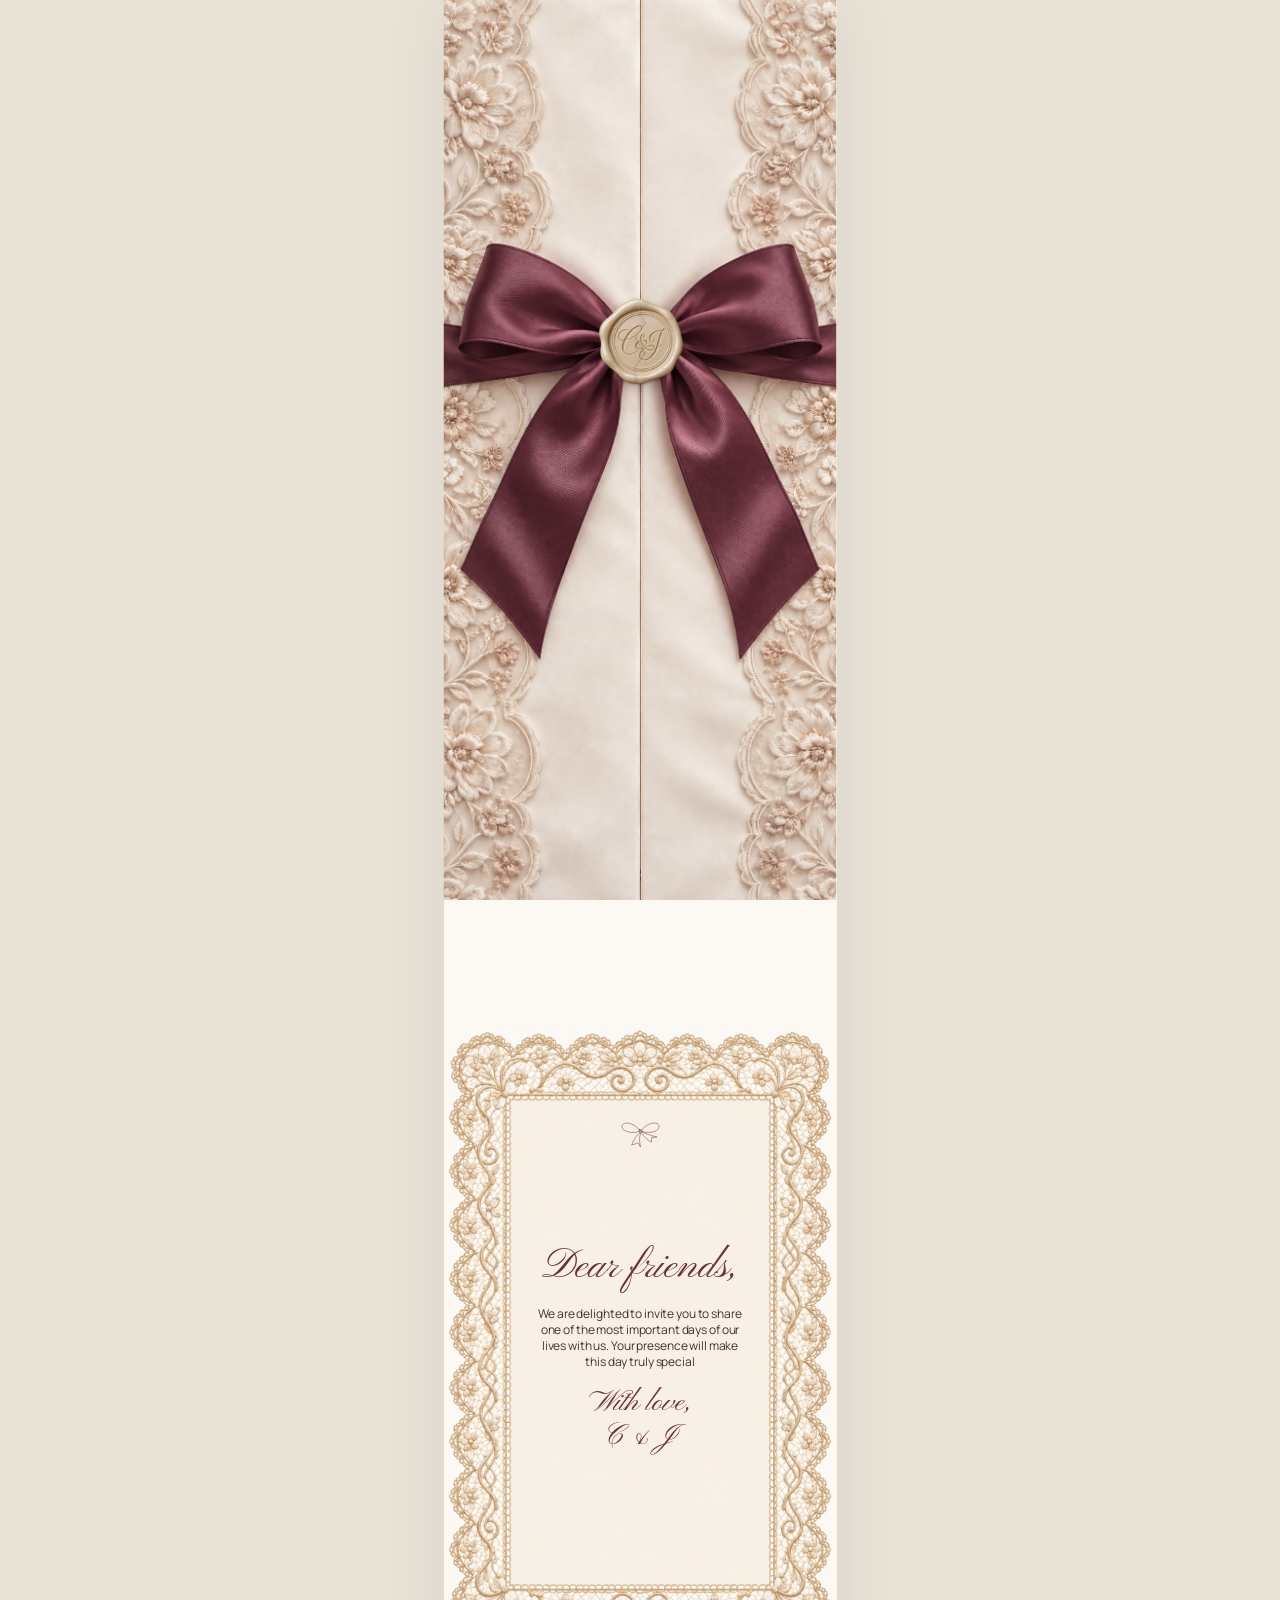
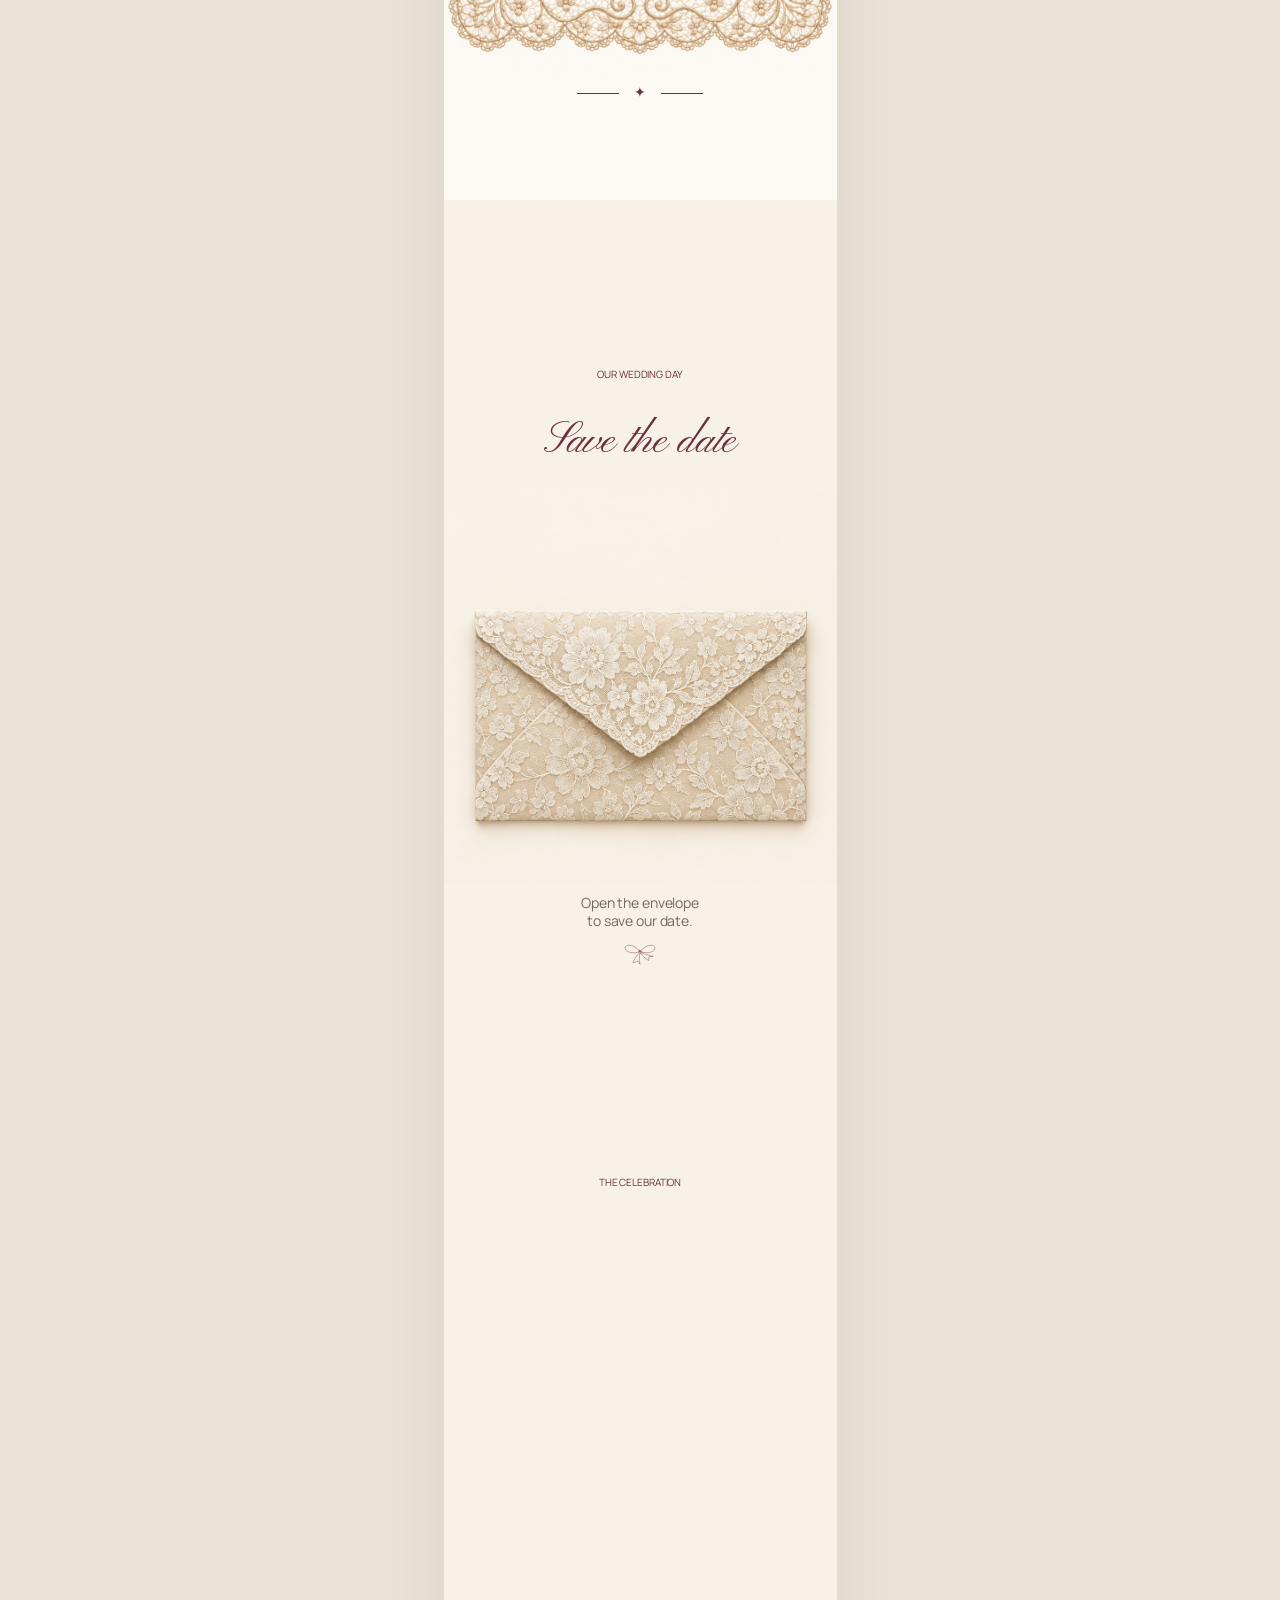
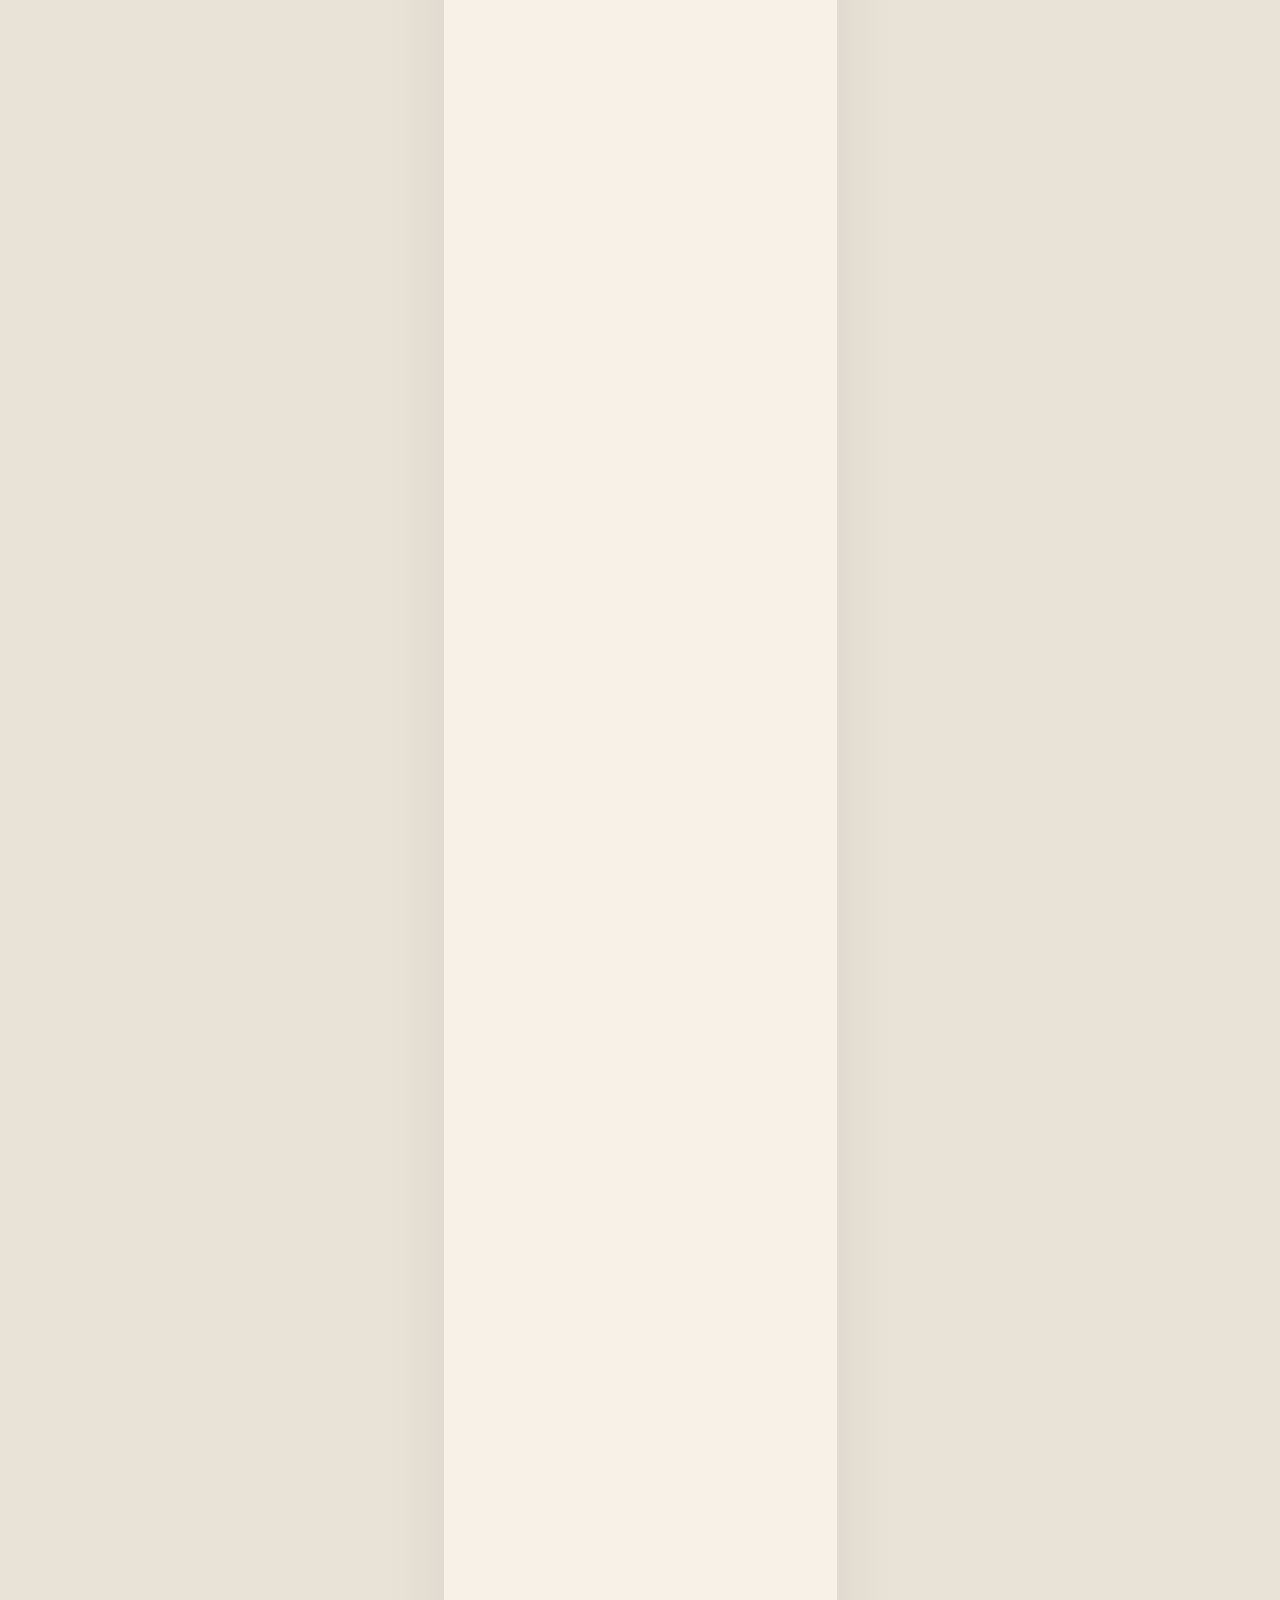
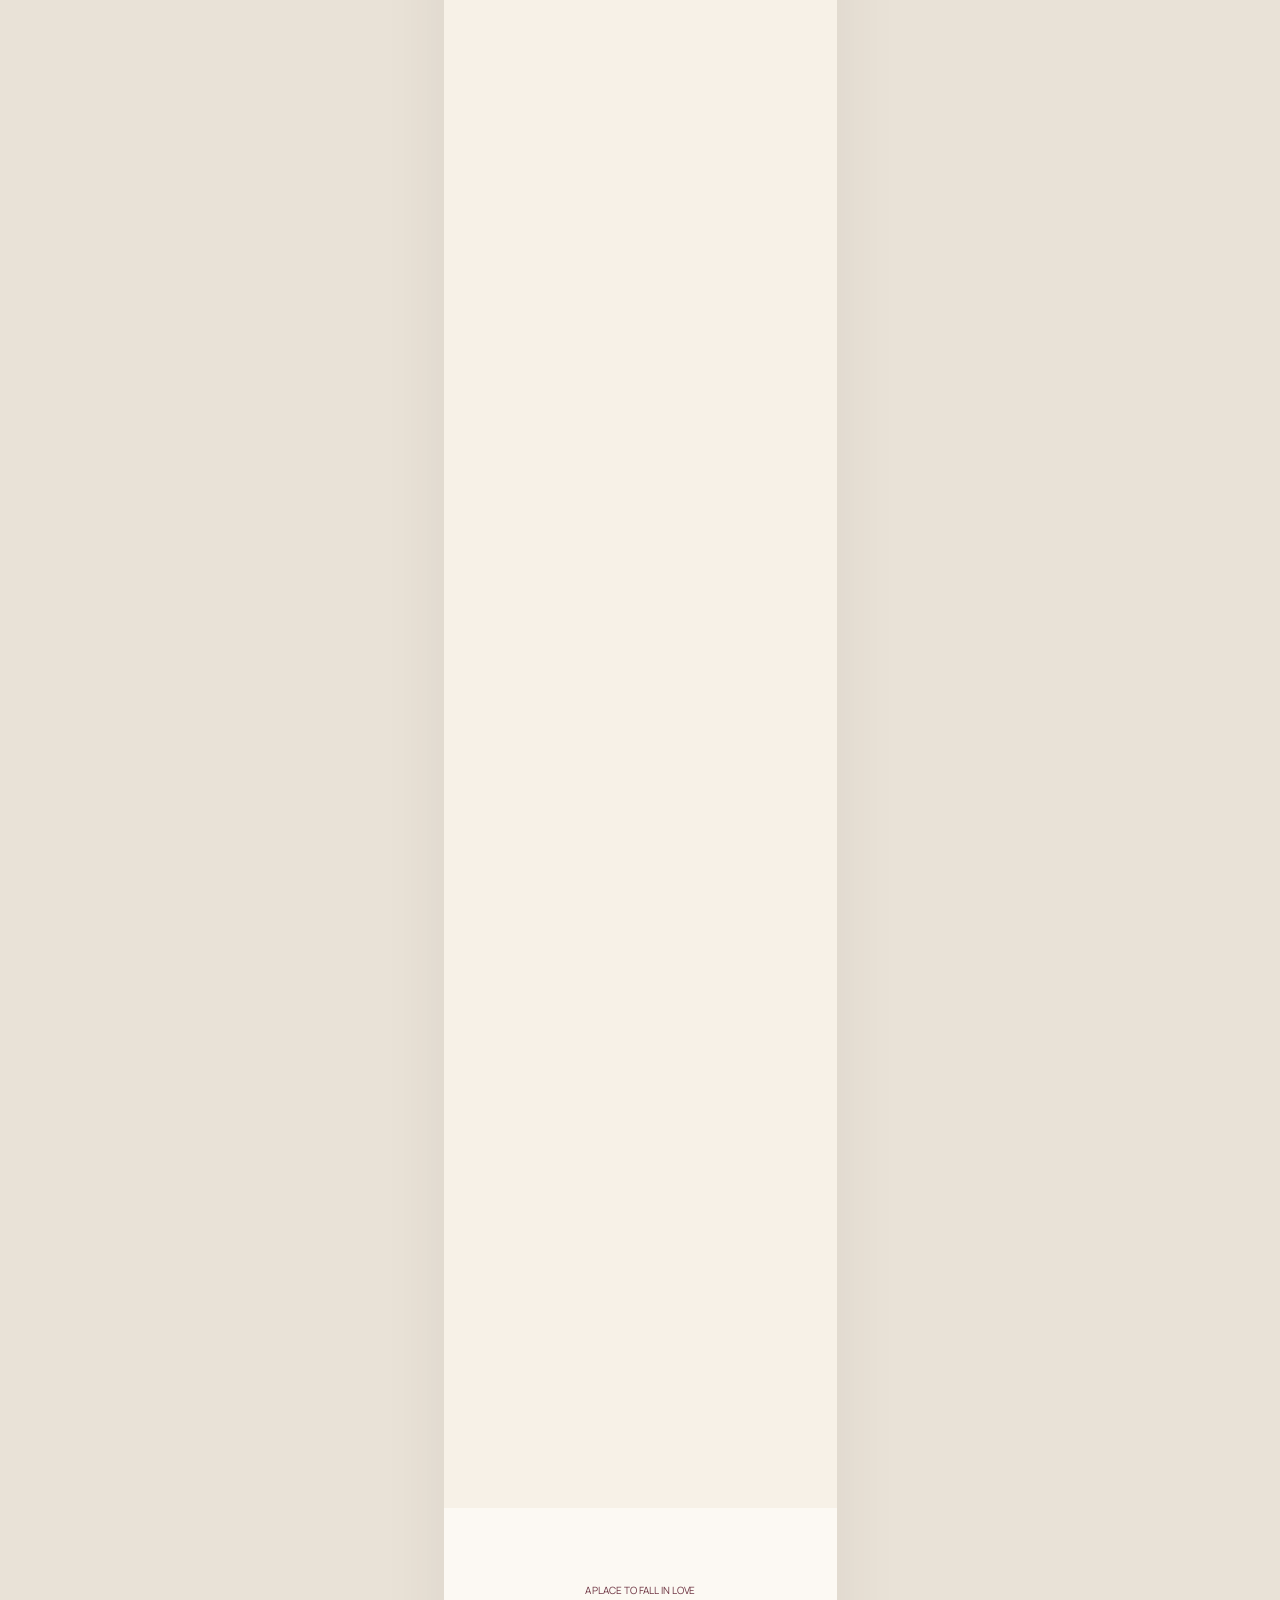
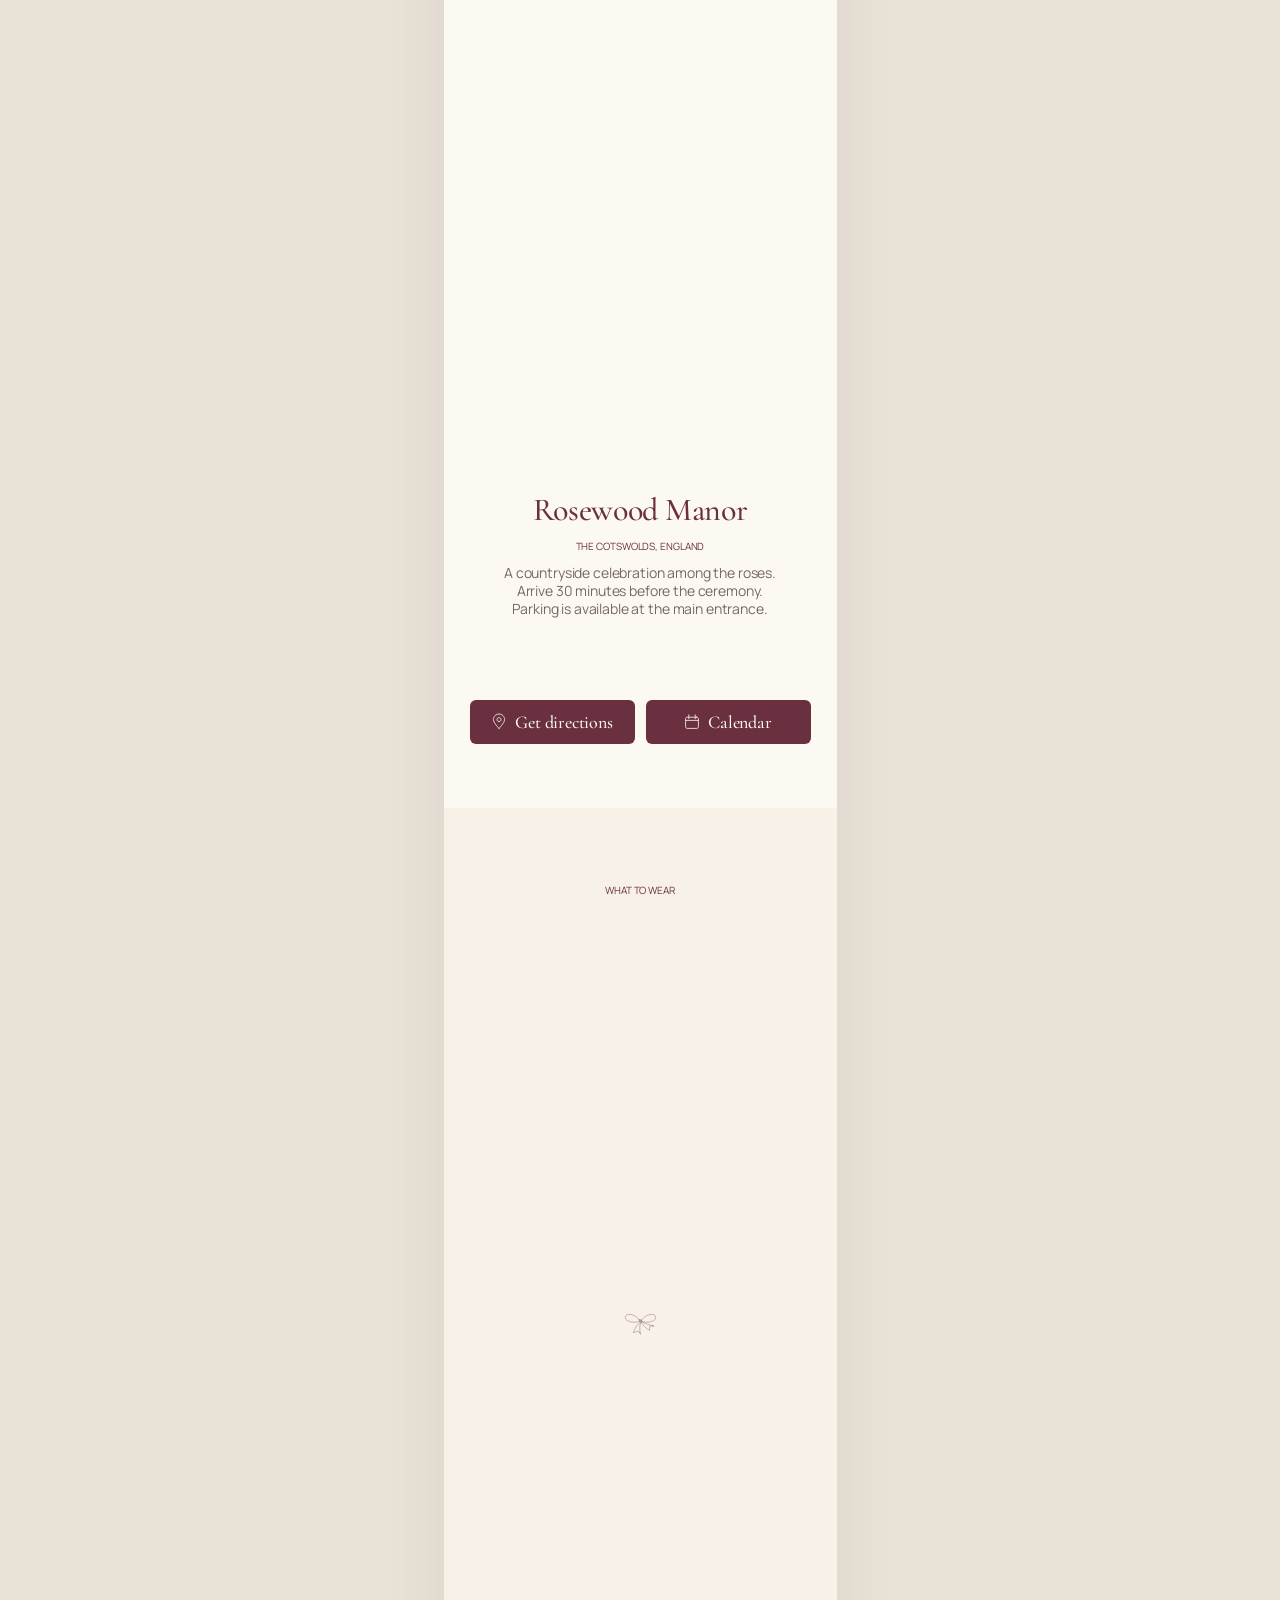
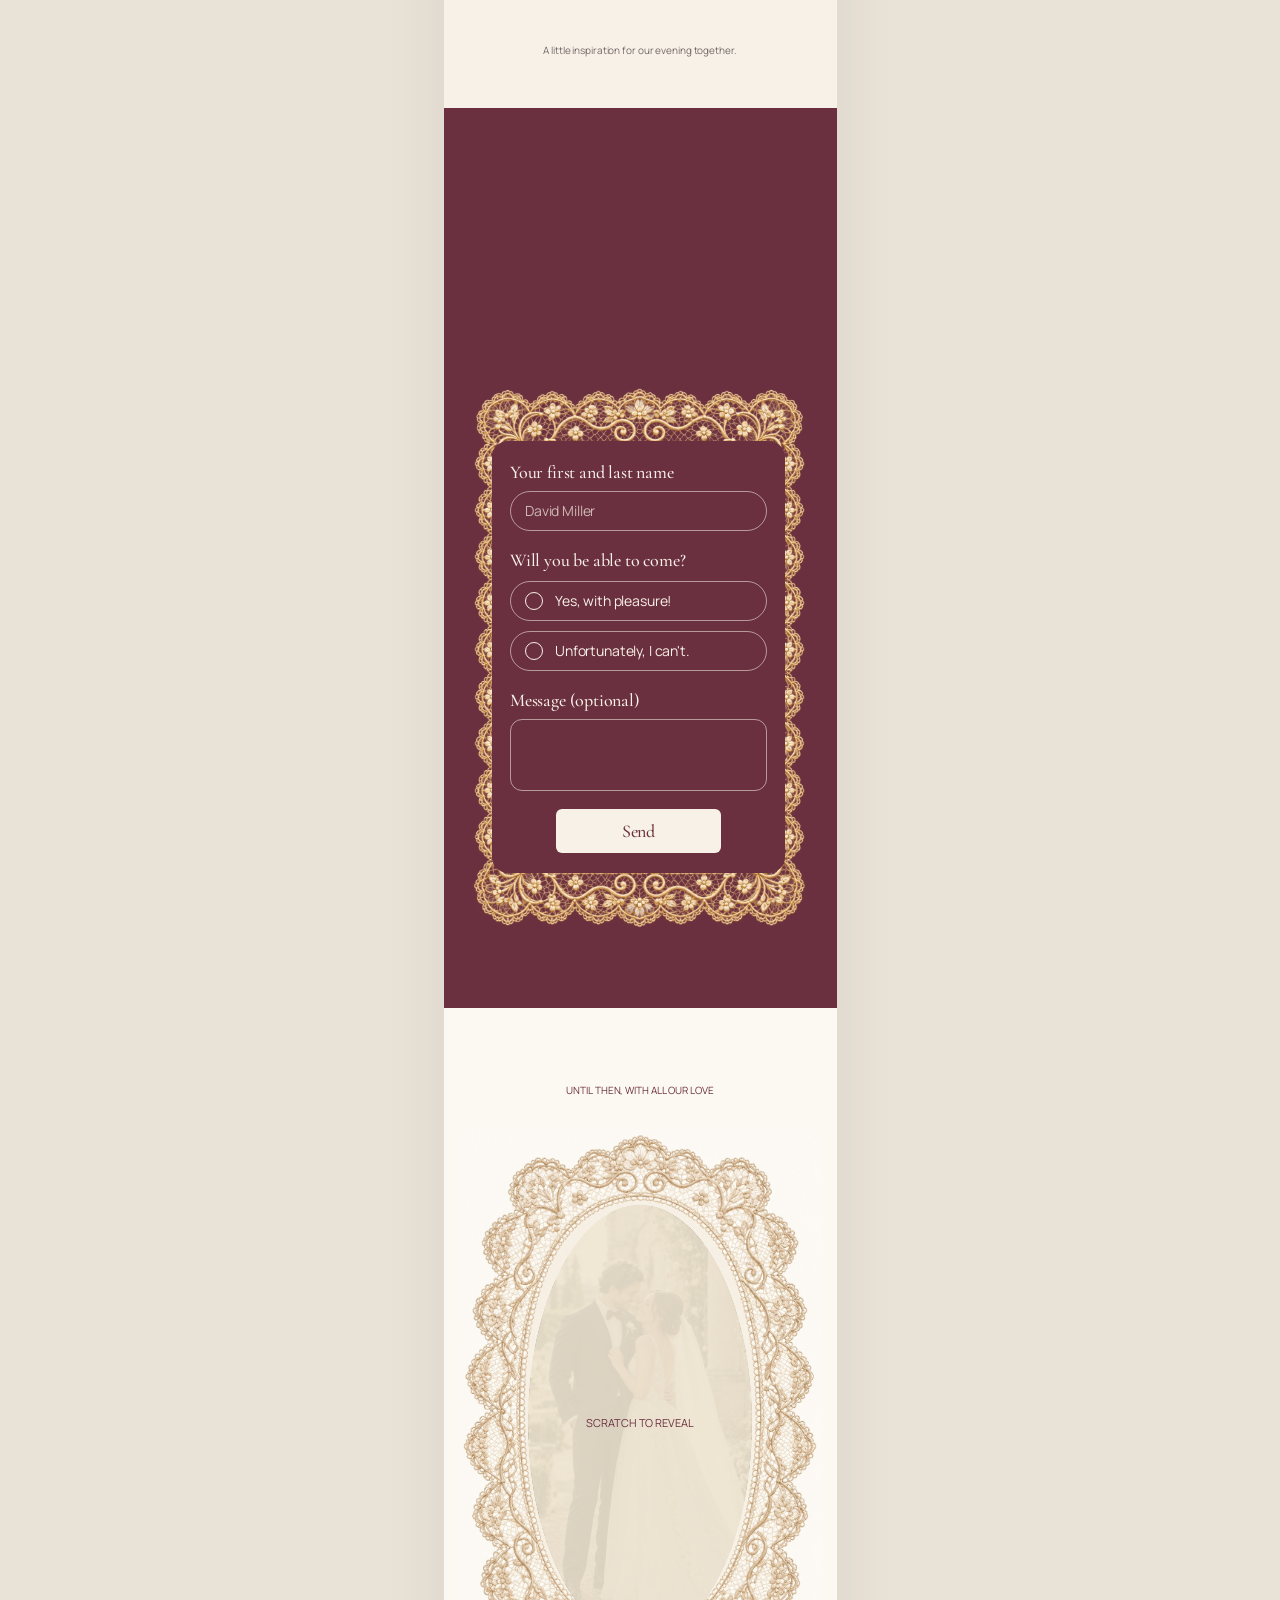
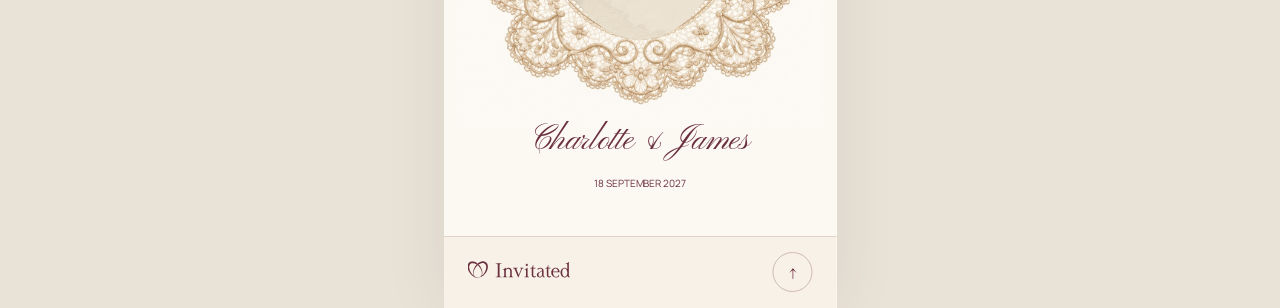
==== index.html @ 026a1e06 "Make the gate actually break open, and hold it until its art has loaded The seal now snaps: it shudd" ====
<!doctype html>
<html lang="en" class="is-locked">
<head>
  <meta charset="utf-8">
  <meta name="viewport" content="width=device-width, initial-scale=1, viewport-fit=cover">
  <meta name="theme-color" content="#f7f1e7">
  <title data-i18n="meta.title">Charlotte &amp; James — Wedding Invitation</title>
  <link rel="preconnect" href="https://fonts.googleapis.com">
  <link rel="preconnect" href="https://fonts.gstatic.com" crossorigin>
  <!-- Pinyon Script has no Cyrillic, so Russian falls back to Marck Script (see html[lang=ru]). -->
  <link rel="stylesheet" href="https://fonts.googleapis.com/css2?family=Cormorant+Garamond:ital,wght@0,500;1,500&family=Manrope:wght@400;500&family=Pinyon+Script&family=Marck+Script&display=swap">
  <link rel="preload" as="image" href="assets/img/gate-tied.jpg" fetchpriority="high">
  <link rel="stylesheet" href="css/style.css">
</head>
<body>

  <!-- Holds the first screen back until the lace, the seal and the garden are actually there. -->
  <div class="loader" id="loader">
    <img class="loader__logo" src="assets/icons/logo.svg" alt="Invitated" width="103" height="24">
    <div class="loader__track"><i></i></div>
  </div>

  <!-- 0. Gate: two lace leaves tied with a wine bow and sealed. A tap unties the ribbon, the seal
       falls away and the leaves part to either side, uncovering the hero. -->
  <div class="gate" id="gate" role="button" tabindex="0" data-i18n-attr="aria-label:gate.open">
    <div class="gate__leaf gate__leaf--left">
      <img class="gate__art gate__art--tied" src="assets/img/gate-tied.jpg" alt="" fetchpriority="high">
      <img class="gate__art gate__art--untied" src="assets/img/gate-untied.jpg" alt="">
    </div>
    <div class="gate__leaf gate__leaf--right">
      <img class="gate__art gate__art--tied" src="assets/img/gate-tied.jpg" alt="" fetchpriority="high">
      <img class="gate__art gate__art--untied" src="assets/img/gate-untied.jpg" alt="">
    </div>
    <div class="gate__seal">
      <img class="gate__half gate__half--left" src="assets/img/seal-left.png" alt="">
      <img class="gate__half gate__half--right" src="assets/img/seal-right.png" alt="">
    </div>
  </div>

  <!-- Sits above every screen, hides when the page is scrolled down and slides back on the way up. -->
  <header class="topbar" id="topbar">
    <img class="topbar__logo" src="assets/icons/logo.svg" alt="Invitated" width="103" height="24">
    <div class="topbar__tools">
      <div class="lang">
        <button class="lang__button" type="button" aria-expanded="false" aria-haspopup="listbox" data-i18n-attr="aria-label:lang.label">
          <img src="assets/icons/globe.svg" alt="" width="14" height="14">
          <span class="lang__code">EN</span>
          <img class="lang__chevron" src="assets/icons/chevron-down.svg" alt="" width="8" height="4">
        </button>
        <ul class="lang__menu" role="listbox" hidden>
          <li><button type="button" role="option" data-lang="en" aria-selected="true">English</button></li>
          <li><button type="button" role="option" data-lang="ru" aria-selected="false">Русский</button></li>
          <li><button type="button" role="option" data-lang="uz" aria-selected="false">Oʻzbekcha</button></li>
        </ul>
      </div>
      <button class="sound" type="button" aria-pressed="false" data-i18n-attr="aria-label:sound.label">
        <img class="sound__off" src="assets/icons/sound-off.svg" alt="" width="24" height="24">
        <img class="sound__on" src="assets/icons/sound-on.svg" alt="" width="24" height="24">
      </button>
    </div>
  </header>

  <audio class="music" src="assets/sounds/music.mp3" loop preload="none"></audio>

  <main class="app">

    <!-- 1. Invitation -->
    <section class="screen screen--hero" id="top">
      <div class="stage">
        <img class="hero__garden" src="assets/img/garden.jpg" alt="">

        <div class="at hero__names" style="--x:48px; --y:251px; --w:299px">
          <p class="t-eyebrow" data-i18n="hero.families">TOGETHER WITH OUR FAMILIES</p>
          <h1 class="names">
            <span class="t-name" data-i18n="couple.bride">Charlotte</span>
            <span class="t-amp" data-i18n="couple.amp">&amp;</span>
            <span class="t-name" data-i18n="couple.groom">James</span>
          </h1>
        </div>

        <div class="at hero__details" style="--x:63px; --y:495px; --w:269px">
          <p class="t-eyebrow" data-i18n="hero.marrying">ARE GETTING MARRIED</p>
          <p class="t-date" data-i18n="date.short">18 · 09 · 2027</p>
          <p class="t-eyebrow t-olive" data-i18n="venue.caps">ROSEWOOD MANOR, THE COTSWOLDS</p>
        </div>

        <div class="hero__fade"></div>
        <a class="scroll-down" href="#letter">
          <span class="t-button" data-i18n="hero.scroll">Scroll down</span>
          <span class="scroll-down__arrows" aria-hidden="true">
            <img src="assets/icons/arrow-down.svg" alt="" width="14" height="10">
            <img src="assets/icons/arrow-down.svg" alt="" width="14" height="10">
          </span>
        </a>
      </div>
    </section>

    <!-- 2. Our letter -->
    <section class="screen screen--ivory" id="letter">
      <div class="stage">
        <div class="letter rise">
          <img class="letter__lace" src="assets/img/letter-lace.jpg" alt="">
          <img class="letter__bow" src="assets/icons/bow.svg" alt="" width="55" height="30">
          <div class="letter__content">
            <h2 class="t-script-42" data-i18n="letter.greeting">Dear friends,</h2>
            <p class="t-small t-ink letter__text" data-i18n="letter.body">We are delighted to invite you to share one of the most important days of our lives with us. Your presence will make this day truly special</p>
            <p class="t-script-30" data-i18n="letter.sign">With love,<br>C &amp; J</p>
          </div>
        </div>
        <div class="divider" aria-hidden="true"><i></i><span>✦</span><i></i></div>
      </div>
    </section>

    <!-- 3. Save the date: tap the envelope to open it and show the card -->
    <section class="screen screen--paper screen--date" id="date">
      <div class="stage">
      <div class="board">
        <p class="at t-eyebrow" style="--x:40px; --y:47px; --w:313px" data-i18n="save.eyebrow">OUR WEDDING DAY</p>
        <h2 class="at t-script-44 rise" style="--x:32px; --y:98px; --w:329px" data-i18n="save.title">Save the date</h2>

        <button class="envelope" type="button" aria-expanded="false" data-i18n-attr="aria-label:save.openAria">
          <span class="envelope__art envelope__art--closed"></span>
          <span class="envelope__art envelope__art--open"></span>
          <span class="envelope__card">
            <span class="t-day">18</span>
            <span class="t-month" data-i18n="date.monthYear">September 2027</span>
            <span class="t-small" data-i18n="date.dayTime">Saturday · 4:00 PM</span>
          </span>
        </button>

        <p class="at t-body t-muted envelope__hint envelope__hint--closed" style="--x:32px; --y:574px; --w:329px" data-i18n="save.hintClosed">Open the envelope<br>to save our date.</p>
        <p class="at t-body t-muted envelope__hint envelope__hint--open" style="--x:32px; --y:574px; --w:329px" data-i18n="save.hintOpen">Join us from 3:30 PM<br>at Rosewood Manor.</p>
        <img class="at" src="assets/icons/bow-small.svg" alt="" style="--x:174.5px; --y:622px; --w:44px">
      </div>
      </div>
    </section>

    <!-- 4. The celebration. The screen sticks while the thread ties every bow, then lets go. -->
    <section class="screen screen--paper screen--pin" id="program">
      <div class="pin">
      <div class="stage">
        <p class="at t-eyebrow" style="--x:40px; --y:51px; --w:313px" data-i18n="program.eyebrow">THE CELEBRATION</p>
        <div class="at heading rise" style="--x:36px; --y:110px; --w:321px">
          <h2 class="t-title" data-i18n="program.title">A day to remember</h2>
          <p class="t-body t-muted" data-i18n="program.subtitle">A little order to all the magic.</p>
        </div>

        <!-- The thread grows with the scroll; each bow ties itself as the thread reaches it. -->
        <div class="timeline__ribbon"><i></i></div>
        <ol class="timeline">
          <li class="moment">
            <img class="moment__icon" src="assets/icons/ic-arrival.svg" alt="" width="64" height="64">
            <span class="moment__marker" aria-hidden="true"></span>
            <p class="moment__text"><span class="t-time" data-i18n="program.t1">3:30 PM</span><span class="t-event" data-i18n="program.e1">Guest arrival</span></p>
          </li>
          <li class="moment">
            <img class="moment__icon" src="assets/icons/ic-photo.svg" alt="" width="64" height="64">
            <span class="moment__marker" aria-hidden="true"></span>
            <p class="moment__text"><span class="t-time" data-i18n="program.t2">4:00 PM</span><span class="t-event" data-i18n="program.e2">Photoshoot</span></p>
          </li>
          <li class="moment">
            <img class="moment__icon" src="assets/icons/ic-celebration.svg" alt="" width="64" height="64">
            <span class="moment__marker" aria-hidden="true"></span>
            <p class="moment__text"><span class="t-time" data-i18n="program.t3">5:00 PM</span><span class="t-event" data-i18n="program.e3">The start of<br>the celebration</span></p>
          </li>
          <li class="moment">
            <img class="moment__icon" src="assets/icons/ic-wedding.svg" alt="" width="64" height="64">
            <span class="moment__marker" aria-hidden="true"></span>
            <p class="moment__text"><span class="t-time" data-i18n="program.t4">6:00 PM</span><span class="t-event" data-i18n="program.e4">Wedding</span></p>
          </li>
          <li class="moment">
            <img class="moment__icon" src="assets/icons/ic-stars.svg" alt="" width="64" height="64">
            <span class="moment__marker" aria-hidden="true"></span>
            <p class="moment__text"><span class="t-time" data-i18n="program.t5">8:00 PM</span><span class="t-event" data-i18n="program.e5">Under the stars</span></p>
          </li>
        </ol>
      </div>
      </div>
    </section>

    <!-- 5. The venue -->
    <section class="screen screen--ivory" id="venue">
      <div class="stage">
        <p class="at t-eyebrow" style="--x:30px; --y:51px; --w:333px" data-i18n="venue.eyebrow">A PLACE TO FALL IN LOVE</p>
        <h2 class="at t-title rise" style="--x:32px; --y:109px; --w:329px" data-i18n="venue.title">Meet us in the garden.</h2>

        <div class="venue rise">
          <img class="venue__frame" src="assets/img/venue-frame.jpg" alt="">
          <div class="venue__window">
            <img src="assets/img/garden.jpg" data-i18n-attr="alt:venue.name" alt="Rosewood Manor">
          </div>
        </div>

        <div class="at venue__details" style="--x:36px; --y:560px; --w:321px">
          <h3 class="t-title-32" data-i18n="venue.name">Rosewood Manor</h3>
          <p class="t-eyebrow" data-i18n="venue.region">THE COTSWOLDS, ENGLAND</p>
          <p class="t-body t-muted" data-i18n="venue.notes">A countryside celebration among the roses.<br>Arrive 30 minutes before the ceremony.<br>Parking is available at the main entrance.</p>
        </div>

        <!-- The day itself, so the Calendar button has something to save. -->
        <div class="at venue__date rise" style="--x:36px; --y:700px; --w:321px">
          <i></i>
          <span>
            <b class="t-date-22" data-i18n="date.short">18 · 09 · 2027</b>
            <em class="t-small" data-i18n="date.dayTime">Saturday · 4:00 PM</em>
          </span>
          <i></i>
        </div>

        <div class="at actions" style="--x:26px; --y:768px; --w:341px">
          <button class="btn" type="button" data-sheet="map">
            <img src="assets/icons/ic-pin.svg" alt="" width="16" height="18"><span data-i18n="venue.directions">Get directions</span>
          </button>
          <button class="btn" type="button" data-sheet="calendar">
            <img src="assets/icons/ic-calendar.svg" alt="" width="16" height="18"><span data-i18n="venue.calendar">Calendar</span>
          </button>
        </div>
      </div>
    </section>

    <!-- 6. Dress code -->
    <section class="screen screen--paper" id="dress">
      <div class="stage">
        <p class="at t-eyebrow" style="--x:40px; --y:51px; --w:313px" data-i18n="dress.eyebrow">WHAT TO WEAR</p>
        <div class="at heading heading--wide rise" style="--x:40px; --y:116px; --w:313px">
          <h2 class="t-title" data-i18n="dress.title">Dress code</h2>
          <p class="t-body t-muted" data-i18n="dress.subtitle">An evening of timeless elegance.</p>
        </div>
        <div class="at attire rise" style="--x:50px; --y:248px; --w:293px">
          <p class="t-small t-wine" data-i18n="dress.formal">FORMAL · BLACK TIE</p>
          <p class="t-body t-muted" data-i18n="dress.notes">Tuxedo or dark suit for gentlemen.<br>Long or cocktail dress for ladies.<br>We kindly ask you to avoid white.</p>
        </div>
        <ul class="at palette" style="--x:46.5px; --y:388px; --w:300px">
          <li class="rise"><img src="assets/img/sw-champagne.png" alt="" width="44" height="44"><span data-i18n="dress.champagne">CHAMPAGNE</span></li>
          <li class="rise"><img src="assets/img/sw-taupe.png" alt="" width="44" height="44"><span data-i18n="dress.taupe">TAUPE</span></li>
          <li class="rise"><img src="assets/img/sw-rose.png" alt="" width="44" height="44"><span data-i18n="dress.rose">DUSTY ROSE</span></li>
          <li class="rise"><img src="assets/img/sw-wine.png" alt="" width="44" height="44"><span data-i18n="dress.wine">WINE</span></li>
        </ul>
        <img class="at" src="assets/icons/bow-dress.svg" alt="" style="--x:174px; --y:479px; --w:45px">
        <img class="at guests rise" src="assets/img/guests.jpg" data-i18n-attr="alt:dress.guestsAlt" alt="Guests in evening wear" style="--x:24px; --y:522px; --w:345px">
        <p class="at t-eyebrow t-muted" style="--x:40px; --y:811px; --w:313px" data-i18n="dress.caption">A little inspiration for our evening together.</p>
      </div>
    </section>

    <!-- 7. RSVP. Sends nowhere yet: on submit the section turns into the thank-you state. -->
    <section class="screen screen--wine" id="rsvp">
      <div class="stage rsvp">
        <div class="rsvp__heading rise">
          <h2 class="t-script-44" data-i18n="rsvp.title">Confirm your attendance</h2>
          <p class="t-body" data-i18n="rsvp.subtitle">Please let us know<br>if you can come.</p>
        </div>

        <div class="reply-card">
          <img class="reply-card__lace" src="assets/img/rsvp-lace.jpg" alt="">
          <form class="reply" novalidate>
            <label class="field">
              <span class="t-label" data-i18n="rsvp.name">Your first and last name</span>
              <input class="pill" type="text" name="name" autocomplete="name" required
                     data-i18n-attr="placeholder:rsvp.namePlaceholder" placeholder="David Miller">
            </label>
            <fieldset class="field">
              <legend class="t-label" data-i18n="rsvp.question">Will you be able to come?</legend>
              <label class="pill choice">
                <input type="radio" name="attendance" value="yes" required>
                <span class="choice__dot"></span><span data-i18n="rsvp.yes">Yes, with pleasure!</span>
              </label>
              <label class="pill choice">
                <input type="radio" name="attendance" value="no">
                <span class="choice__dot"></span><span data-i18n="rsvp.no">Unfortunately, I can't.</span>
              </label>
            </fieldset>
            <label class="field">
              <span class="t-label" data-i18n="rsvp.message">Message (optional)</span>
              <textarea class="pill pill--area" name="message" rows="3"></textarea>
            </label>
            <button class="btn btn--light" type="submit" data-i18n="rsvp.send">Send</button>
          </form>
        </div>
      </div>

      <div class="stage thanks" hidden>
        <img class="at" src="assets/icons/bow-large.svg" alt="" style="--x:145px; --y:152px; --w:103px">
        <div class="at thanks__text" style="--x:32px; --y:295px; --w:329px">
          <p class="t-eyebrow" data-i18n="thanks.eyebrow">WITH LOVE &amp; GRATITUDE</p>
          <h2 class="t-title-40" data-i18n="thanks.title">Thank you<br>for your reply.</h2>
          <p class="t-body t-muted" data-i18n="thanks.body">You are part of our story.<br>We are so grateful to have you in it.</p>
          <p class="t-script-30" data-i18n="couple.full">Charlotte &amp; James</p>
        </div>
        <a class="at btn" href="#top" style="--x:114px; --y:701px; --w:165px" data-i18n="thanks.back">Back to invitation</a>
        <p class="at t-eyebrow t-muted" style="--x:32px; --y:785px; --w:329px" data-i18n="thanks.note">Prototype preview · no response is sent</p>
      </div>
    </section>

    <!-- 8. With love: scratch the lace oval to reveal the photo -->
    <section class="screen screen--ivory" id="closing">
      <div class="stage">
        <p class="at t-eyebrow" style="--x:30px; --y:51px; --w:333px" data-i18n="closing.eyebrow">UNTIL THEN, WITH ALL OUR LOVE</p>
        <img class="at oval-frame" src="assets/img/oval-frame.jpg" alt="" style="--x:14px; --y:98px; --w:365px">
        <div class="scratch">
          <img class="scratch__photo" src="assets/img/couple.png" data-i18n-attr="alt:couple.full" alt="Charlotte and James">
          <canvas class="scratch__cover" aria-hidden="true"></canvas>
          <p class="scratch__hint" data-i18n="closing.scratch">SCRATCH TO REVEAL</p>
        </div>
        <p class="at t-script-34" style="--x:32px; --y:690px; --w:329px" data-i18n="couple.full">Charlotte &amp; James</p>
        <p class="at t-eyebrow" style="--x:32px; --y:744px; --w:329px" data-i18n="date.caps">18 SEPTEMBER 2027</p>

      </div>
      <footer class="footer">
        <img class="footer__logo" src="assets/icons/logo.svg" alt="Invitated" width="103" height="24">
        <a class="to-top" href="#top" data-i18n-attr="aria-label:closing.top" aria-hidden="false">↑</a>
      </footer>
    </section>

  </main>

  <!-- Sheets opened from the venue buttons -->
  <div class="sheet" id="sheet-calendar" role="dialog" aria-modal="true" data-i18n-attr="aria-label:venue.calendar" hidden>
    <div class="sheet__backdrop" data-close></div>
    <div class="sheet__panel">
      <div class="stage">
        <button class="sheet__close" type="button" data-close data-i18n-attr="aria-label:sheet.close"><img src="assets/icons/close.svg" alt="" width="16" height="16"></button>
        <p class="at t-month" style="--x:46px; --y:64px; --w:301px" data-i18n="date.monthYear">September 2027</p>
        <div class="calendar">
          <span class="calendar__dow" data-i18n="cal.mon">M</span><span class="calendar__dow" data-i18n="cal.tue">T</span><span class="calendar__dow" data-i18n="cal.wed">W</span><span class="calendar__dow" data-i18n="cal.thu">T</span><span class="calendar__dow" data-i18n="cal.fri">F</span><span class="calendar__dow" data-i18n="cal.sat">S</span><span class="calendar__dow" data-i18n="cal.sun">S</span>
          <span></span><span></span><span>1</span><span>2</span><span>3</span><span>4</span><span>5</span>
          <span>6</span><span>7</span><span>8</span><span>9</span><span>10</span><span>11</span><span>12</span>
          <span>13</span><span>14</span><span>15</span><span>16</span><span>17</span>
          <button class="calendar__day" type="button" data-i18n-attr="aria-label:cal.add">18</button>
          <span>19</span>
          <span>20</span><span>21</span><span>22</span><span>23</span><span>24</span><span>25</span><span>26</span>
          <span>27</span><span>28</span><span>29</span><span>30</span>
        </div>
        <p class="at t-body t-muted" style="--x:40px; --y:407px; --w:313px" data-i18n="cal.full">Saturday, 18 September · 4:00 PM</p>
        <img class="at" src="assets/icons/bow-dress.svg" alt="" style="--x:174px; --y:449px; --w:45px">
      </div>
    </div>
  </div>

  <div class="sheet" id="sheet-map" role="dialog" aria-modal="true" data-i18n-attr="aria-label:map.title" hidden>
    <div class="sheet__backdrop" data-close></div>
    <div class="sheet__panel">
      <div class="stage">
        <button class="sheet__close" type="button" data-close data-i18n-attr="aria-label:sheet.close"><img src="assets/icons/close.svg" alt="" width="16" height="16"></button>
        <h2 class="at t-title-32" style="--x:46px; --y:54px; --w:301px" data-i18n="map.title">Find us</h2>
        <a class="map" href="https://www.google.com/maps/search/?api=1&amp;query=Rosewood+Manor+Cotswolds" target="_blank" rel="noopener" data-i18n-attr="aria-label:map.open">
          <img class="map__art" src="assets/icons/map.svg" alt="">
          <span class="map__label" data-i18n="venue.nameCaps">ROSEWOOD MANOR</span>
        </a>
        <img class="map__pin" src="assets/icons/map-pin.svg" alt="">
        <p class="at t-label t-wine" style="--x:36px; --y:405px; --w:321px" data-i18n="map.venue">Rosewood Manor · The Cotswolds</p>
        <p class="at t-small t-muted" style="--x:36px; --y:437px; --w:321px" data-i18n="map.parking">Parking is available at the main entrance.</p>
      </div>
    </div>
  </div>

  <script src="js/i18n.js"></script>
  <script src="js/main.js"></script>
</body>
</html>
---- css/style.css ----
/* ---------- Tokens (from Figma) ---------- */
:root {
  --wine: #6b303f;
  --ivory: #fcf9f3;
  --paper: #f7f1e7;
  --blush: #f5ede0;
  --ink: #432f32;
  --muted: #766768;
  --olive: #818571;
  --line: #cfbab0;
  --page: #e9e2d7;

  --font-serif: "Cormorant Garamond", Georgia, "Times New Roman", serif;
  --font-script: "Pinyon Script", "Snell Roundhand", cursive;
  --script-fix: 1;
  --font-sans: "Manrope", system-ui, -apple-system, sans-serif;

  /* Every screen in the mock is a 393px-wide phone column and everything below is placed in those
     pixels. On a narrower phone main.js sets --k below 1 and each stage is zoomed down to fit. */
  --k: 1;
}

html[lang="ru"] {
  --font-script: "Marck Script", "Snell Roundhand", cursive;
  --script-fix: 0.88; /* Marck Script runs larger than Pinyon at the same size */
}

/* ---------- Base ---------- */
*, *::before, *::after { box-sizing: border-box; }
[hidden] { display: none !important; }

html { scroll-behavior: auto; } /* main.js glides instead */
html.is-locked { overflow: hidden; }

body {
  margin: 0;
  background: var(--page);
  color: var(--wine);
  font-family: var(--font-sans);
  -webkit-font-smoothing: antialiased;
  -webkit-tap-highlight-color: transparent;
}

h1, h2, h3, p, ol, ul, fieldset, legend { margin: 0; padding: 0; font-weight: 400; }
ol, ul { list-style: none; }
fieldset { border: 0; min-width: 0; }
img { display: block; max-width: none; }
a { color: inherit; text-decoration: none; }
button { font: inherit; color: inherit; background: none; border: 0; padding: 0; cursor: pointer; }

.app {
  position: relative;
  max-width: 393px;
  margin: 0 auto;
  overflow-x: clip;
  box-shadow: 0 0 60px rgba(67, 47, 50, 0.08);
}

/* Every screen fills the window and holds the mock's board in its middle, so no screen ends
   early with a strip of the next one showing under it. */
.screen {
  position: relative;
  min-height: 100svh;
  display: grid;
  place-items: center;
  overflow: hidden;
  isolation: isolate;
}
.screen--pin { display: block; } /* the pinned screen sets its own height */
.screen--ivory { background: var(--ivory); }
.screen--paper { background: var(--paper); }
.screen--wine  { background: var(--wine); }

/* The fixed 393px column a screen is laid out in. */
.stage {
  position: relative;
  width: 393px;
  height: 852px;
  margin: 0 auto;
  zoom: var(--k);
}
/* The mock draws this screen 660px tall, shorter than the rest; the screen around it is full
   height like every other, so the board simply sits in the middle. */
.screen--date .stage { height: 660px; }
.screen--date .board {
  position: relative;
  width: 393px;
  height: 660px;
}

/* Absolutely placed block: --x / --y / --w come straight from the mock. */
.at {
  position: absolute;
  left: var(--x);
  top: var(--y);
  width: var(--w);
}
p.at, h2.at, h3.at { text-align: center; }

/* On a phone the page fills the screen edge to edge instead of the 393px column of the mock,
   and the hero takes the whole screen height. */
@media (max-width: 600px) {
  .app { max-width: none; box-shadow: none; }
  .gate { width: 100%; }
}

/* Blocks lift into place the first time they are scrolled to. Nothing is hidden unless main.js
   has said it will bring it back. `translate` so it composes with any transform. */
.is-animated .rise { opacity: 0; translate: 0 16px; }
.is-animated .rise.is-in {
  opacity: 1;
  translate: none;
  transition: opacity 0.8s ease var(--in, 0s), translate 0.8s cubic-bezier(0.22, 0.61, 0.36, 1) var(--in, 0s);
}

/* ---------- Type ---------- */
.t-eyebrow { font: 400 10px/14px var(--font-sans); letter-spacing: -0.01em; }
.t-small   { font: 400 12px/16px var(--font-sans); letter-spacing: -0.01em; }
.t-body    { font: 400 14px/18px var(--font-sans); letter-spacing: -0.01em; }
.t-strong  { font-weight: 500; }

.t-label    { font: 500 18px/22px var(--font-serif); letter-spacing: -0.01em; }
.t-button   { font: 500 18px/22px var(--font-serif); letter-spacing: -0.01em; }
.t-month    { font: 500 22px/26px var(--font-serif); letter-spacing: -0.01em; }
.t-title-32 { font: 500 32px/36px var(--font-serif); letter-spacing: -0.01em; }
.t-title    { font: 500 38px/42px var(--font-serif); letter-spacing: -0.01em; }
.t-title-40 { font: 500 40px/44px var(--font-serif); letter-spacing: -0.01em; }
.t-date     { font: 500 38px/42px var(--font-serif); letter-spacing: -0.01em; }
.t-day      { font: 500 42px/46px var(--font-serif); letter-spacing: -0.01em; }
.t-name     { font: 500 54px/58px var(--font-serif); letter-spacing: -0.01em; }

.t-script-30 { font: 400 calc(30px * var(--script-fix)) / 34px var(--font-script); letter-spacing: -0.01em; }
.t-script-34 { font: 400 calc(34px * var(--script-fix)) / 38px var(--font-script); letter-spacing: -0.01em; }
.t-script-42 { font: 400 calc(42px * var(--script-fix)) / 46px var(--font-script); letter-spacing: -0.01em; }
.t-script-44 { font: 400 calc(44px * var(--script-fix)) / 48px var(--font-script); letter-spacing: -0.01em; }
.t-amp       { font: 400 calc(40px * var(--script-fix)) / 44px var(--font-script); letter-spacing: -0.01em; }

.t-wine  { color: var(--wine); }
.t-ink   { color: var(--ink); }
.t-muted { color: var(--muted); }
.t-olive { color: var(--olive); }

/* ---------- Shared pieces ---------- */
.btn {
  display: flex;
  align-items: center;
  justify-content: center;
  gap: 8px;
  width: 165px;
  height: 44px;
  border-radius: 6px;
  background: var(--wine);
  color: var(--ivory);
  font: 500 18px/22px var(--font-serif);
  letter-spacing: -0.01em;
  white-space: nowrap;
  transition: filter 0.2s ease, transform 0.2s ease;
}
.btn:active { transform: scale(0.97); }
@media (hover: hover) { .btn:hover { filter: brightness(1.12); } }
.btn--light { background: var(--paper); color: var(--wine); }

.heading { display: flex; flex-direction: column; gap: 8px; text-align: center; }
.heading--wide { gap: 18px; }

/* ---------- Preloader ---------- */
.loader {
  position: fixed;
  inset: 0;
  z-index: 70;
  display: grid;
  align-content: center;
  justify-items: center;
  gap: 20px;
  background: var(--paper);
  transition: opacity 0.7s ease;
}
.loader__logo { width: 103px; height: 24px; opacity: 0.9; }
.loader__track {
  width: 132px;
  height: 1px;
  overflow: hidden;
  background: rgba(107, 48, 63, 0.16);
}
.loader__track i {
  display: block;
  width: calc(var(--load, 0) * 100%);
  height: 100%;
  background: var(--wine);
  transition: width 0.4s cubic-bezier(0.22, 0.61, 0.36, 1);
}
.loader.is-done { opacity: 0; pointer-events: none; }

/* ---------- 0. Gate ---------- */
/* Fills the phone screen (the 393px column on a desktop). --u is one mock pixel at the "cover"
   scale of the 393×852 art, so the seal stays on the knot at any screen shape. */
.gate {
  position: fixed;
  top: 0;
  bottom: 0;
  left: 50%;
  width: min(100%, 393px);
  translate: -50% 0;
  container-type: size;
  z-index: 50;
  overflow: hidden;
  cursor: pointer;
  outline: none;
}
.gate__leaf {
  position: absolute;
  top: 0;
  width: 50%;
  height: 100%;
  overflow: hidden;
  transition: transform 1.5s cubic-bezier(0.65, 0, 0.3, 1);
}
.gate__leaf--left  { left: 0; }
.gate__leaf--right { right: 0; }
.gate__art {
  position: absolute;
  top: 0;
  width: 200%;
  height: 100%;
  object-fit: cover;
}
.gate__leaf--left .gate__art  { left: 0; }
.gate__leaf--right .gate__art { right: 0; }
/* The loose ribbon is uncovered by a circle growing out of the knot, so the change spreads from
   where the bow is tied instead of the whole picture dissolving at once. */
.gate__art--untied {
  clip-path: circle(0% at 50% 37%);
  transform: translateY(-1.3%) scale(1.03);
  transition: clip-path 0.85s cubic-bezier(0.3, 0.75, 0.35, 1), transform 0.9s cubic-bezier(0.3, 0.8, 0.4, 1);
}

.gate__seal {
  --u: max(100cqw / 393, 100cqh / 852);
  position: absolute;
  left: 50%;
  top: calc(50% - 149 * var(--u)); /* 285 − 8 − 426: seal top vs. the art's centre */
  width: calc(92 * var(--u));
  height: calc(92 * var(--u));
  translate: -50% 0;
}
.gate__half {
  position: absolute;
  inset: 0;
  width: 100%;
  height: auto;
  filter: drop-shadow(0 2px 3px rgba(67, 47, 50, 0.18));
  transition: transform 0.18s cubic-bezier(0.2, 0.9, 0.3, 1), opacity 0.4s ease;
}
/* Invite a tap: the seal breathes until the gate is opened. */
.gate:not(.is-cracking) .gate__seal { animation: seal-breathe 2.8s ease-in-out infinite; }
@keyframes seal-breathe {
  50% { transform: scale(1.05); }
}

/* The wax gives: a shudder, a snap along the crack, then both halves drop away. */
.gate.is-cracking .gate__seal { animation: seal-shudder 0.26s ease-in-out; }
@keyframes seal-shudder {
  30% { transform: rotate(-2deg) scale(1.03); }
  70% { transform: rotate(2.5deg) scale(1.05); }
}
.gate.is-broken .gate__half--left  { transform: translate(-4%, 1%) rotate(-3.5deg); }
.gate.is-broken .gate__half--right { transform: translate(4%, 1.5%) rotate(4deg); }
.gate.is-falling .gate__half {
  opacity: 0;
  /* They stay solid most of the way down, so the fall is seen rather than dissolved. */
  transition: transform 0.95s cubic-bezier(0.45, 0.05, 0.75, 0.5), opacity 0.4s ease 0.5s;
}
.gate.is-falling .gate__half--left  { transform: translate(-34%, 108%) rotate(-44deg) scale(0.94); }
.gate.is-falling .gate__half--right { transform: translate(38%, 122%) rotate(52deg) scale(0.92); }

/* The right half gives a moment after the left, the way a knot actually pulls loose. */
.gate.is-open .gate__leaf--right .gate__art--untied { transition-delay: 0.14s; }
.gate.is-open .gate__art--untied {
  clip-path: circle(145% at 50% 37%);
  transform: none;
}
.gate.is-parting .gate__leaf--left  { transform: translateX(-101%); }
.gate.is-parting .gate__leaf--right { transform: translateX(101%); }

/* ---------- 1. Invitation ---------- */
.screen--hero { background: var(--blush); }
.screen--hero .stage { height: calc(100svh / var(--k)); } /* the art bleeds to the window edges */

.hero__garden {
  position: absolute;
  left: -19.5px;
  top: 72px;
  bottom: 0;
  width: 433px;
  height: calc(100% - 72px);
  object-fit: cover;
  object-position: 50% 100%;
  transform-origin: 50% 60%;
}
.is-animated .hero__garden { opacity: 0; transform: scale(1.04); }
.is-animated.is-revealed .hero__garden {
  opacity: 1;
  transform: none;
  transition: opacity 1.6s ease 0.3s, transform 2.4s cubic-bezier(0.22, 0.61, 0.36, 1) 0.3s;
}

/* ---------- Top bar ---------- */
.topbar {
  position: fixed;
  top: 0;
  left: 50%;
  z-index: 30;
  width: min(100%, 393px);
  height: 68px;
  padding: 0 32px;
  display: flex;
  align-items: center;
  justify-content: space-between;
  translate: -50% 0;
  opacity: 0;
  pointer-events: none;
  transition: translate 0.5s cubic-bezier(0.22, 0.61, 0.36, 1), opacity 0.6s ease;
}
/* Nothing above the gate until it has been opened. */
.is-revealed .topbar { opacity: 1; pointer-events: auto; }
.topbar.is-hidden { translate: -50% -100%; }
.topbar::before {
  content: "";
  position: absolute;
  inset: 0;
  z-index: -1;
  background: rgba(252, 249, 243, 0.86);
  backdrop-filter: blur(8px);
  border-bottom: 0.6px solid rgba(207, 186, 176, 0.5);
  opacity: 0;
  transition: opacity 0.4s ease;
}
.topbar.is-solid::before { opacity: 1; }
.topbar__logo { width: 103px; height: 24px; }
.topbar__tools { display: flex; align-items: center; gap: 12px; }

.lang { position: relative; }
.lang__button {
  display: flex;
  align-items: center;
  gap: 4px;
  font: 400 14px/18px var(--font-sans);
  letter-spacing: -0.01em;
}
.lang__button img:first-child { margin: 0.8px; }
.lang__chevron { margin: 5px 3px; transition: transform 0.3s ease; }
.lang.is-open .lang__chevron { transform: rotate(180deg); }
.lang__menu {
  position: absolute;
  right: -4px;
  top: calc(100% + 10px);
  min-width: 132px;
  padding: 6px;
  border: 0.6px solid var(--line);
  border-radius: 10px;
  background: var(--ivory);
  box-shadow: 0 12px 28px rgba(67, 47, 50, 0.14);
  animation: menu-in 0.25s cubic-bezier(0.22, 0.61, 0.36, 1);
}
@keyframes menu-in { from { opacity: 0; transform: translateY(-6px); } }
.lang__menu button {
  width: 100%;
  padding: 8px 10px;
  border-radius: 6px;
  text-align: left;
  font: 500 16px/20px var(--font-serif);
  letter-spacing: -0.01em;
  transition: background 0.2s ease;
}
.lang__menu button[aria-selected="true"] { background: rgba(107, 48, 63, 0.09); }
@media (hover: hover) { .lang__menu button:hover { background: rgba(107, 48, 63, 0.06); } }

.sound { position: relative; width: 24px; height: 24px; }
.sound img { position: absolute; inset: 0; transition: opacity 0.25s ease; }
.sound__on { opacity: 0; }
.sound[aria-pressed="true"] .sound__on { opacity: 1; }
.sound[aria-pressed="true"] .sound__off { opacity: 0; }
.sound.is-empty { opacity: 0.4; cursor: default; }
.sound:active { transform: scale(0.94); }

.hero__names, .hero__details {
  display: flex;
  flex-direction: column;
  align-items: center;
  text-align: center;
}
.hero__names { gap: 6px; }
.hero__details { gap: 12px; }
.names { display: flex; flex-direction: column; align-items: center; }
.names .t-name:first-child, .names .t-amp { margin-bottom: -8px; }

.is-animated .hero__names > *, .is-animated .hero__details > * { opacity: 0; translate: 0 12px; }
.is-animated.is-revealed .hero__names > *, .is-animated.is-revealed .hero__details > * {
  opacity: 1;
  translate: none;
  transition: opacity 1s ease var(--in), translate 1s cubic-bezier(0.22, 0.61, 0.36, 1) var(--in);
}
.hero__names > :nth-child(1) { --in: 0.5s; }
.hero__names > :nth-child(2) { --in: 0.7s; }
.hero__details > :nth-child(1) { --in: 1s; }
.hero__details > :nth-child(2) { --in: 1.15s; }
.hero__details > :nth-child(3) { --in: 1.3s; }

.hero__fade {
  position: absolute;
  left: -1.5px;
  bottom: 0;
  width: 396px;
  height: 169px;
  background: linear-gradient(180deg, rgba(247, 241, 231, 0) 0%, rgba(247, 241, 231, 0.91) 60%, var(--ivory) 100%);
}
.scroll-down {
  position: absolute;
  left: 1px;
  bottom: 0;
  width: 393px;
  height: 78px;
  padding-bottom: 8px;
  display: flex;
  flex-direction: column;
  align-items: center;
  justify-content: center;
  gap: 8px;
}
.scroll-down__arrows { position: relative; width: 14px; height: 17px; }
.scroll-down__arrows img { position: absolute; left: 0; top: 0; }
.scroll-down__arrows img + img { top: 7px; }
.scroll-down__arrows img { animation: arrow-drift 2.2s ease-in-out infinite; }
.scroll-down__arrows img + img { animation-delay: 0.15s; }
@keyframes arrow-drift {
  0%, 100% { transform: translateY(0); opacity: 1; }
  50% { transform: translateY(4px); opacity: 0.55; }
}

/* ---------- 2. Our letter ---------- */
.letter {
  position: absolute;
  left: 24px;
  top: 112px;
  width: 345px;
  height: 625px;
}
.letter__lace {
  position: absolute;
  left: -20px;
  top: -12px;
  width: 385px;
  height: 650px;
  object-fit: cover;
}
.letter__bow { position: absolute; left: 145px; top: 83px; width: 55px; height: 30.25px; }
.letter__content {
  position: absolute;
  left: 50.5px;
  top: calc(50% + 0.5px);
  width: 244px;
  translate: 0 -50%;
  display: flex;
  flex-direction: column;
  align-items: center;
  gap: 16px;
  text-align: center;
}
.letter__text { width: 212px; }

.divider {
  position: absolute;
  left: 133.5px;
  top: 760px;
  width: 126px;
  display: flex;
  align-items: center;
  justify-content: center;
  gap: 12px;
  font: 500 14px/18px var(--font-serif);
}
.divider i { width: 42px; height: 0.6px; background: var(--wine); }
.divider span { width: 18px; text-align: center; }

/* ---------- 3. Save the date ---------- */
.envelope {
  position: absolute;
  left: 0;
  top: 170px;
  width: 393px;
  height: 393px;
}
.envelope__art {
  position: absolute;
  inset: 0;
  background: url("../assets/img/envelope.jpg") 0 0 / 200% 100% no-repeat;
  transition: opacity 0.6s ease;
}
.envelope__art--open { background-position: 100% 0; opacity: 0; }
.envelope__card {
  position: absolute;
  left: 95px;
  top: 98px;
  width: 203px;
  display: flex;
  flex-direction: column;
  gap: 4px;
  text-align: center;
  opacity: 0;
  translate: 0 14px;
}
.envelope.is-open .envelope__art--open { opacity: 1; }
.envelope.is-open .envelope__art--closed { opacity: 0; }
.envelope.is-open .envelope__card {
  opacity: 1;
  translate: none;
  transition: opacity 0.8s ease 0.35s, translate 0.9s cubic-bezier(0.22, 0.61, 0.36, 1) 0.35s;
}
.envelope:not(.is-open):active { transform: scale(0.99); }
/* A small nudge so the closed envelope reads as something to tap. */
.envelope:not(.is-open) { animation: envelope-nudge 4s ease-in-out 1.5s infinite; }
@keyframes envelope-nudge {
  0%, 84%, 100% { transform: none; }
  88% { transform: rotate(-1deg); }
  92% { transform: rotate(1deg); }
  96% { transform: rotate(-0.5deg); }
}

.envelope__hint { transition: opacity 0.5s ease; }
.envelope__hint--open { opacity: 0; }
.screen--date.is-open .envelope__hint--closed { opacity: 0; }
.screen--date.is-open .envelope__hint--open { opacity: 1; transition-delay: 0.4s; }

/* ---------- 4. The celebration ---------- */
/* The programme screen sticks to the viewport while the thread does its work; main.js sets both
   the height of the track it scrolls through and the height of the sticky part. */
.screen--pin {
  overflow: visible;
  height: calc(var(--pin-h, 852px) + var(--pin-run, 0px));
}
.screen--pin .pin {
  position: sticky;
  top: 0;
  height: var(--pin-h, 852px);
  display: grid;
  place-items: center;
  overflow: hidden;
}

/* Track of the thread. Its fill is as long as the scroll has pulled it (--p, set by main.js). */
.timeline__ribbon {
  position: absolute;
  left: 169.5px;
  top: 253px;
  width: 1px;
  height: 493px;
}
.timeline__ribbon i {
  display: block;
  width: 100%;
  height: calc(100% * var(--p, 1));
  background: var(--wine);
}

.timeline {
  position: absolute;
  left: 32px;
  top: 226px;
  width: 329px;
  display: flex;
  flex-direction: column;
  gap: 12px;
}
.moment {
  position: relative;
  height: 100px;
  display: grid;
  grid-template-columns: 110px 24px 163px;
  column-gap: 16px;
}
.moment__icon { margin: 18px 0 0 23px; width: 64px; height: 64px; }
.moment__marker {
  margin-top: 15px;
  width: 24px;
  height: 40px;
  /* Until main.js swaps in the inline drawing, the flat icon stands in. */
  background: url("../assets/icons/ribbon-marker.svg") center / contain no-repeat;
}
.moment__marker.is-drawn { background: none; }
.moment__marker svg { width: 24px; height: 40px; overflow: visible; }
/* The icon and the words arrive as the bow beside them is tied (main.js adds .is-in). */
.is-animated .moment__icon,
.is-animated .moment__text {
  opacity: 0;
  translate: 0 14px;
}
.is-animated .moment.is-in .moment__icon,
.is-animated .moment.is-in .moment__text {
  opacity: 1;
  translate: none;
  transition: opacity 0.7s ease, translate 0.7s cubic-bezier(0.22, 0.61, 0.36, 1);
}
.moment__text {
  display: flex;
  flex-direction: column;
  gap: 5px;
  padding-top: 14px;
  font: 500 22px/26px var(--font-serif);
  letter-spacing: -0.01em;
}
.t-time { font-style: italic; color: var(--wine); }
.t-event { color: var(--ink); }

/* ---------- 5. The venue ---------- */
.venue { position: absolute; left: 0; top: 0; width: 393px; height: 560px; pointer-events: none; }
.venue__frame {
  position: absolute;
  left: 4px;
  top: 206px;
  width: 385px;
  height: 342px;
  object-fit: cover;
}
.venue__window {
  position: absolute;
  left: 59px;
  top: 258px;
  width: 275px;
  height: 243px;
  overflow: hidden;
  border-radius: 137.5px 137.5px 0 0;
  background: var(--paper);
}
.venue__window img {
  position: absolute;
  left: -56px;
  top: -336px;
  width: 387px;
  height: 580.5px;
  object-fit: cover;
}
.venue__details {
  display: flex;
  flex-direction: column;
  align-items: center;
  gap: 11px;
  text-align: center;
}
.actions { display: flex; gap: 11px; }

/* The date, spelled out where the Calendar button can act on it. */
.venue__date {
  display: flex;
  align-items: center;
  justify-content: center;
  gap: 14px;
}
.venue__date i { flex: 1; height: 0.6px; background: var(--line); }
.venue__date span { display: flex; flex-direction: column; align-items: center; gap: 3px; text-align: center; }
.venue__date em { font-style: normal; color: var(--muted); }
.t-date-22 { font: 500 24px/28px var(--font-serif); letter-spacing: 0.01em; color: var(--wine); }

/* ---------- 6. Dress code ---------- */
.attire { display: flex; flex-direction: column; gap: 18px; text-align: center; }
.palette { display: flex; gap: 20px; }
.palette li {
  width: 60px;
  display: flex;
  flex-direction: column;
  align-items: center;
  gap: 13px;
  font: 400 10px/14px var(--font-sans);
  letter-spacing: -0.01em;
  color: var(--muted);
  text-align: center;
}
.palette li:nth-child(2) { --in: 0.1s; }
.palette li:nth-child(3) { --in: 0.2s; }
.palette li:nth-child(4) { --in: 0.3s; }
.guests { height: 276px; object-fit: contain; mix-blend-mode: multiply; }

/* ---------- 7. RSVP ---------- */
.rsvp {
  display: flex;
  flex-direction: column;
  align-items: center;
  gap: 63px;
  padding: 48px 24px;
  color: var(--paper);
}
.rsvp__heading { width: 329px; display: flex; flex-direction: column; gap: 20px; text-align: center; }

.reply-card { position: relative; width: 345px; height: 527px; flex-shrink: 0; }
.reply-card__lace {
  position: absolute;
  left: -1px;
  top: -11.8px;
  width: 345px;
  height: 560.6px;
}
.reply {
  position: absolute;
  left: 24.5px;
  top: calc(50% - 1.5px);
  translate: 0 -50%;
  width: 293px;
  padding: 20px;
  border-radius: 16px;
  background: var(--wine);
  display: flex;
  flex-direction: column;
  align-items: center;
  gap: 18px;
}
.field { width: 257px; display: flex; flex-direction: column; gap: 8px; }
fieldset.field { gap: 10px; }
fieldset.field legend { margin-bottom: 10px; }

.pill {
  width: 257px;
  height: 40px;
  padding: 0 14px;
  border: 0.7px solid rgba(247, 241, 231, 0.55);
  border-radius: 20px;
  background: none;
  color: var(--paper);
  font: 400 14px/18px var(--font-sans);
  letter-spacing: -0.01em;
  outline: none;
  transition: border-color 0.2s ease;
}
.pill::placeholder { color: rgba(247, 241, 231, 0.7); }
.pill:focus, .pill:focus-within { border-color: var(--paper); }
.pill--area { height: 72px; padding-top: 12px; border-radius: 12px; resize: none; }
.field.is-invalid .pill, .field.is-invalid .choice { border-color: #f0b8b8; }

.choice { display: flex; align-items: center; gap: 12px; cursor: pointer; }
.choice input { position: absolute; opacity: 0; pointer-events: none; }
.choice__dot {
  position: relative;
  width: 18px;
  height: 18px;
  flex-shrink: 0;
  border: 1px solid var(--paper);
  border-radius: 50%;
}
.choice__dot::after {
  content: "";
  position: absolute;
  inset: 4px;
  border-radius: 50%;
  background: var(--paper);
  transform: scale(0);
  transition: transform 0.2s ease;
}
.choice:has(input:checked) { border: 1px solid var(--paper); }
.choice:has(input:checked) .choice__dot::after { transform: none; }
.choice:has(input:focus-visible) { outline: 1px dashed rgba(247, 241, 231, 0.6); outline-offset: 3px; }

.reply .btn { margin-top: 0; }

#rsvp.is-sent { background: var(--paper); }
.thanks__text { display: flex; flex-direction: column; align-items: center; gap: 28px; text-align: center; }
.thanks.is-in > * { animation: fade-up 0.9s cubic-bezier(0.22, 0.61, 0.36, 1) both; }
.thanks.is-in > :nth-child(2) { animation-delay: 0.15s; }
.thanks.is-in > :nth-child(3) { animation-delay: 0.3s; }
@keyframes fade-up { from { opacity: 0; transform: translateY(14px); } }

/* ---------- 8. With love ---------- */
.oval-frame { height: 593px; object-fit: cover; }
.scratch {
  position: absolute;
  left: 84.5px;
  top: 173px;
  width: 224px;
  height: 435px;
  border-radius: 50%;
  overflow: hidden;
}
.scratch__photo, .scratch__cover { position: absolute; inset: 0; width: 100%; height: 100%; }
.scratch__cover { touch-action: none; cursor: grab; transition: opacity 0.8s ease; }
.scratch__hint {
  position: absolute;
  left: 12px;
  top: 210px;
  width: 200px;
  font: 400 11px/15px var(--font-sans);
  letter-spacing: -0.01em;
  text-align: center;
  pointer-events: none;
  transition: opacity 0.4s ease;
}
.scratch.is-scratching .scratch__hint,
.scratch.is-clear .scratch__hint { opacity: 0; }
.scratch.is-clear .scratch__cover { opacity: 0; pointer-events: none; }

/* Footer bar, like the letter site's: logo on the left, back to the top on the right. It hangs off
   the screen rather than the board, so it stays at the bottom of the window. */
.footer {
  position: absolute;
  left: 50%;
  bottom: 0;
  width: min(100%, 393px);
  translate: -50% 0;
  height: 72px;
  padding: 14px 24px;
  display: flex;
  align-items: center;
  justify-content: space-between;
  background: var(--paper);
  border-top: 0.6px solid rgba(207, 186, 176, 0.55);
}
.footer__logo { width: 103px; height: 24px; }
.to-top {
  display: grid;
  place-items: center;
  width: 40px;
  height: 40px;
  border: 0.6px solid var(--line);
  border-radius: 50%;
  font: 500 18px/1 var(--font-serif);
  color: var(--wine);
  transition: background 0.25s ease, transform 0.25s ease;
}
.to-top:active { transform: translateY(-2px); }
@media (hover: hover) { .to-top:hover { background: rgba(107, 48, 63, 0.06); } }

/* ---------- Sheets (calendar / map) ---------- */
.sheet { position: fixed; inset: 0; z-index: 40; }
.sheet__backdrop {
  position: absolute;
  inset: 0;
  background: rgba(67, 47, 50, 0.4);
  opacity: 0;
  transition: opacity 0.35s ease;
}
.sheet__panel {
  position: absolute;
  left: 50%;
  bottom: 0;
  width: min(393px, 100%);
  background: var(--ivory);
  translate: -50% 100%;
  transition: translate 0.45s cubic-bezier(0.22, 0.61, 0.36, 1);
  padding-bottom: env(safe-area-inset-bottom);
}
.sheet__panel .stage { height: 490px; }
.sheet.is-open .sheet__backdrop { opacity: 1; }
.sheet.is-open .sheet__panel { translate: -50% 0; }
.sheet__close {
  position: absolute;
  left: 337px;
  top: 12px;
  width: 44px;
  height: 44px;
  display: grid;
  place-items: center;
}
.sheet .t-month { font-size: 24px; line-height: 28px; }

.calendar {
  position: absolute;
  left: 42px;
  top: 132px;
  width: 309px;
  display: grid;
  grid-template-columns: repeat(7, 1fr);
  grid-auto-rows: 29px;
  row-gap: 17px;
  text-align: center;
  font: 500 18px/22px var(--font-serif);
  letter-spacing: -0.01em;
}
.calendar > * { padding-top: 3px; }
.calendar__dow {
  height: 16px;
  padding: 0;
  font: 500 12px/16px var(--font-sans);
  align-self: start;
}
.calendar__day {
  position: relative;
  z-index: 0;
  color: var(--ivory);
  font: inherit;
}
.calendar__day::before {
  content: "";
  position: absolute;
  z-index: -1;
  left: calc(50% + 0.23px);
  top: calc(50% + 1.5px);
  width: 31.67px;
  height: 28.5px;
  translate: -50% -50%;
  background: url("../assets/icons/heart.svg") center / contain no-repeat;
  animation: heartbeat 1.8s ease-in-out infinite;
}
@keyframes heartbeat {
  0%, 60%, 100% { transform: scale(1); }
  20% { transform: scale(1.12); }
  40% { transform: scale(0.98); }
}

.map {
  position: absolute;
  left: 44px;
  top: 113px;
  width: 305px;
  height: 267px;
  overflow: hidden;
  border: 0.8px solid var(--line);
  border-radius: 8px;
  background: var(--paper);
}
.map__art { position: absolute; left: -0.8px; top: -0.8px; width: 305px; height: 267px; }
.map__label {
  position: absolute;
  left: 188.2px;
  top: 159.2px;
  translate: -50% 0;
  font: 400 10px/14px var(--font-sans);
  letter-spacing: -0.01em;
  white-space: nowrap;
}
.map__pin {
  position: absolute;
  left: calc(221px + 2.25px);
  top: calc(245px + 1.25px);
  width: 19.5px;
  height: 21.5px;
  pointer-events: none;
}

@media (prefers-reduced-motion: reduce) {
  *, *::before, *::after { animation: none !important; transition-duration: 0.01s !important; transition-delay: 0s !important; }
}
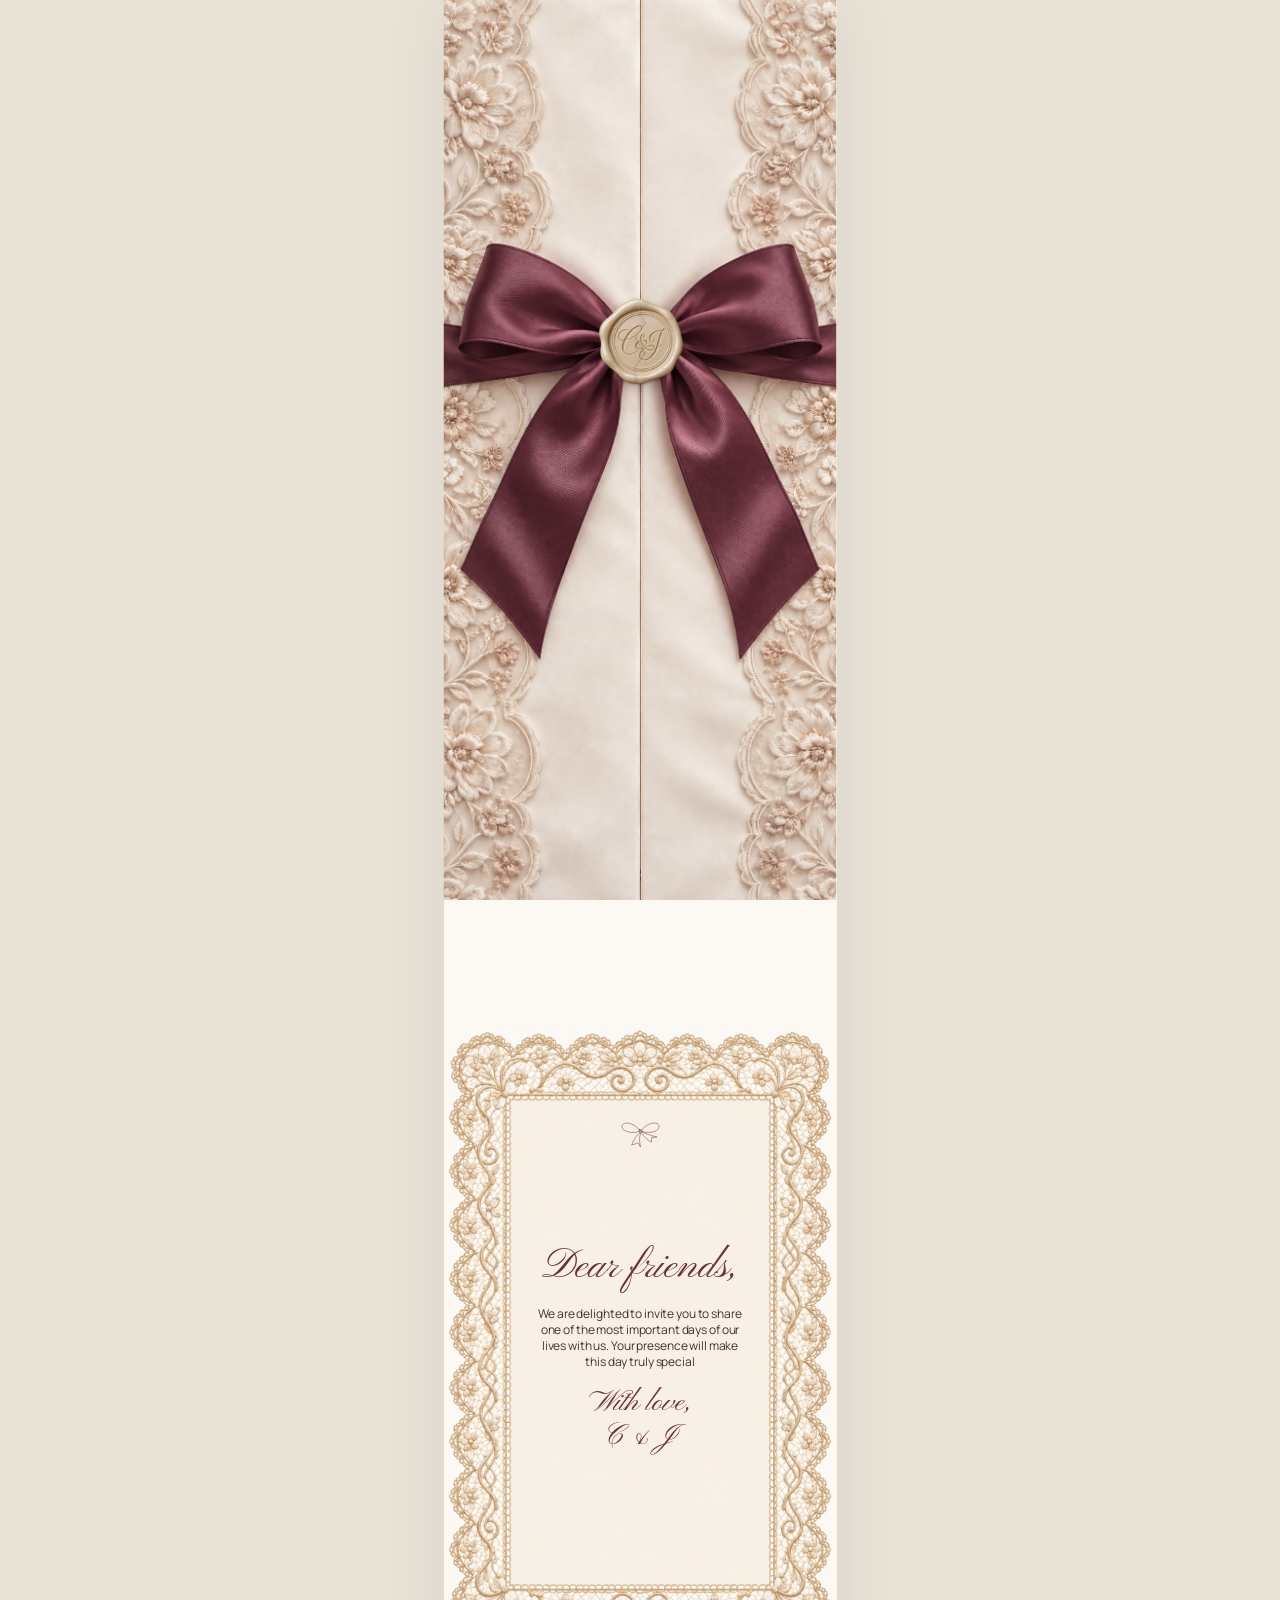
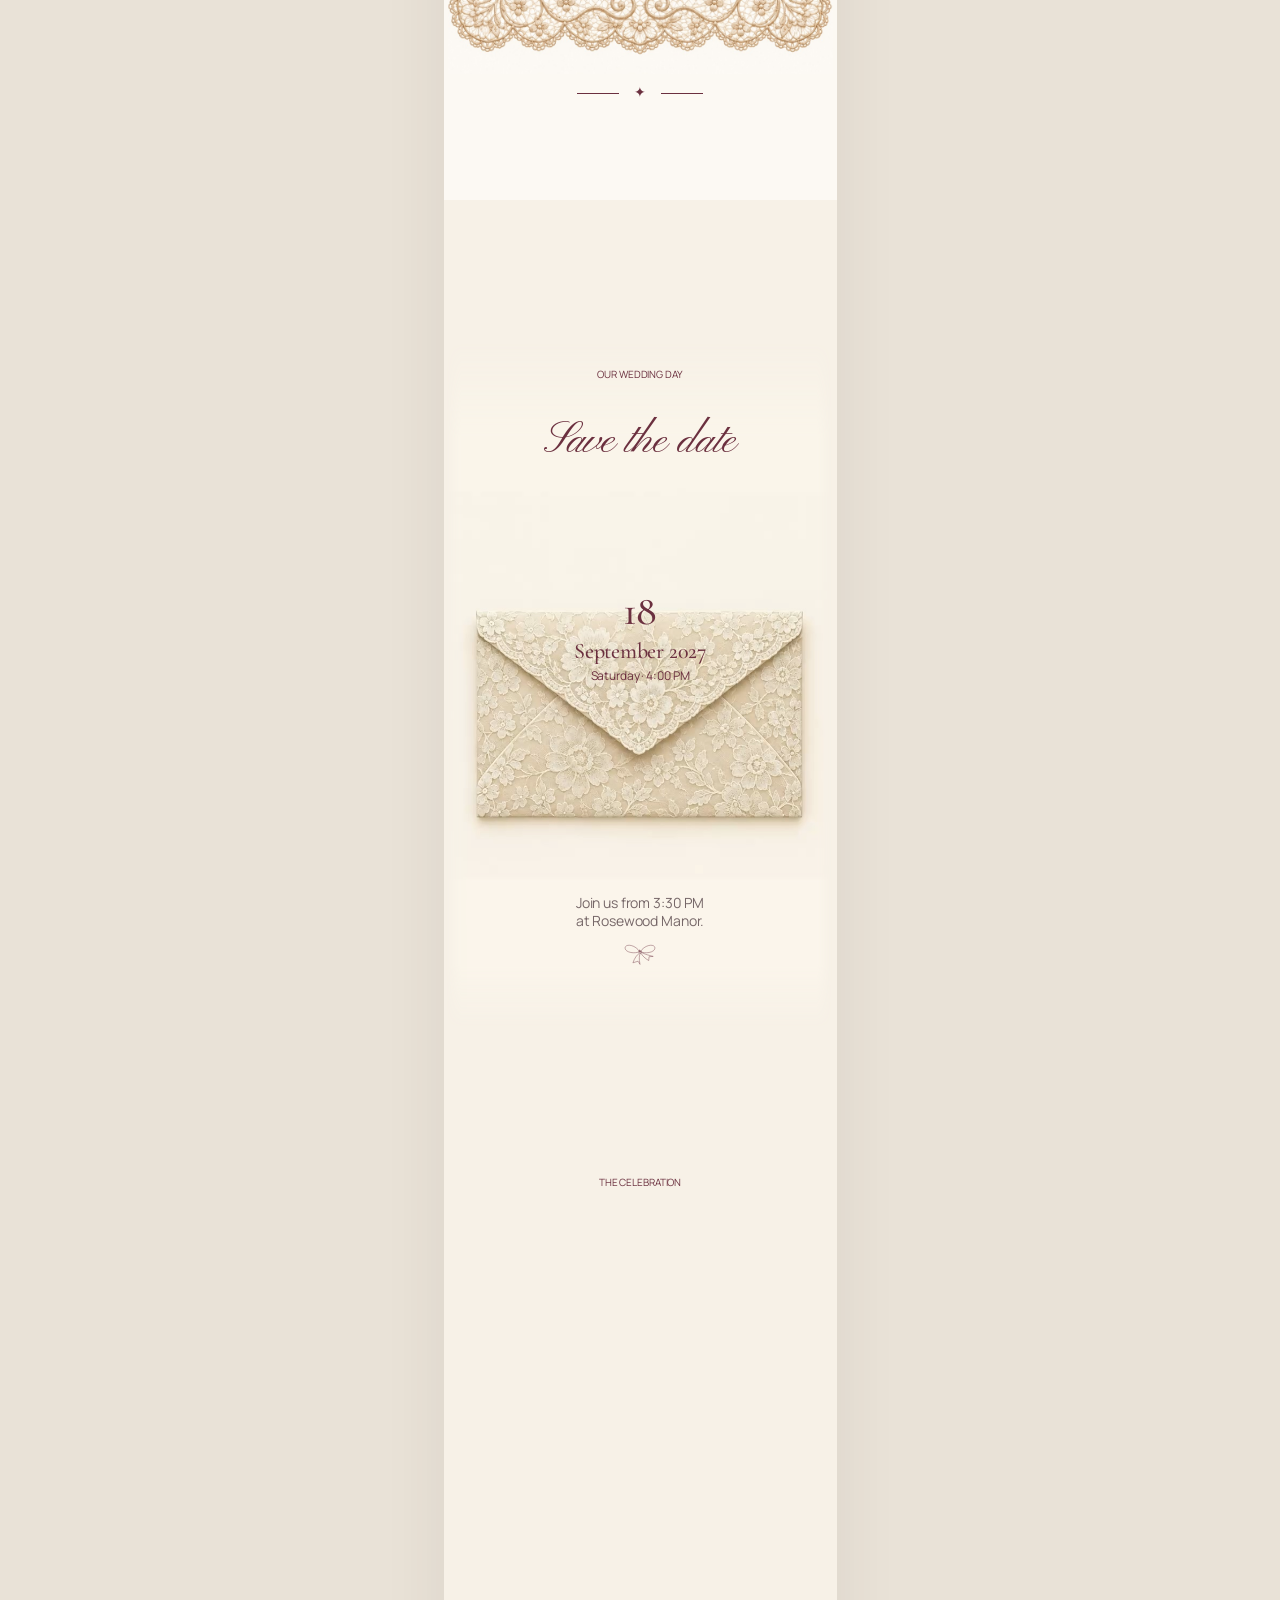
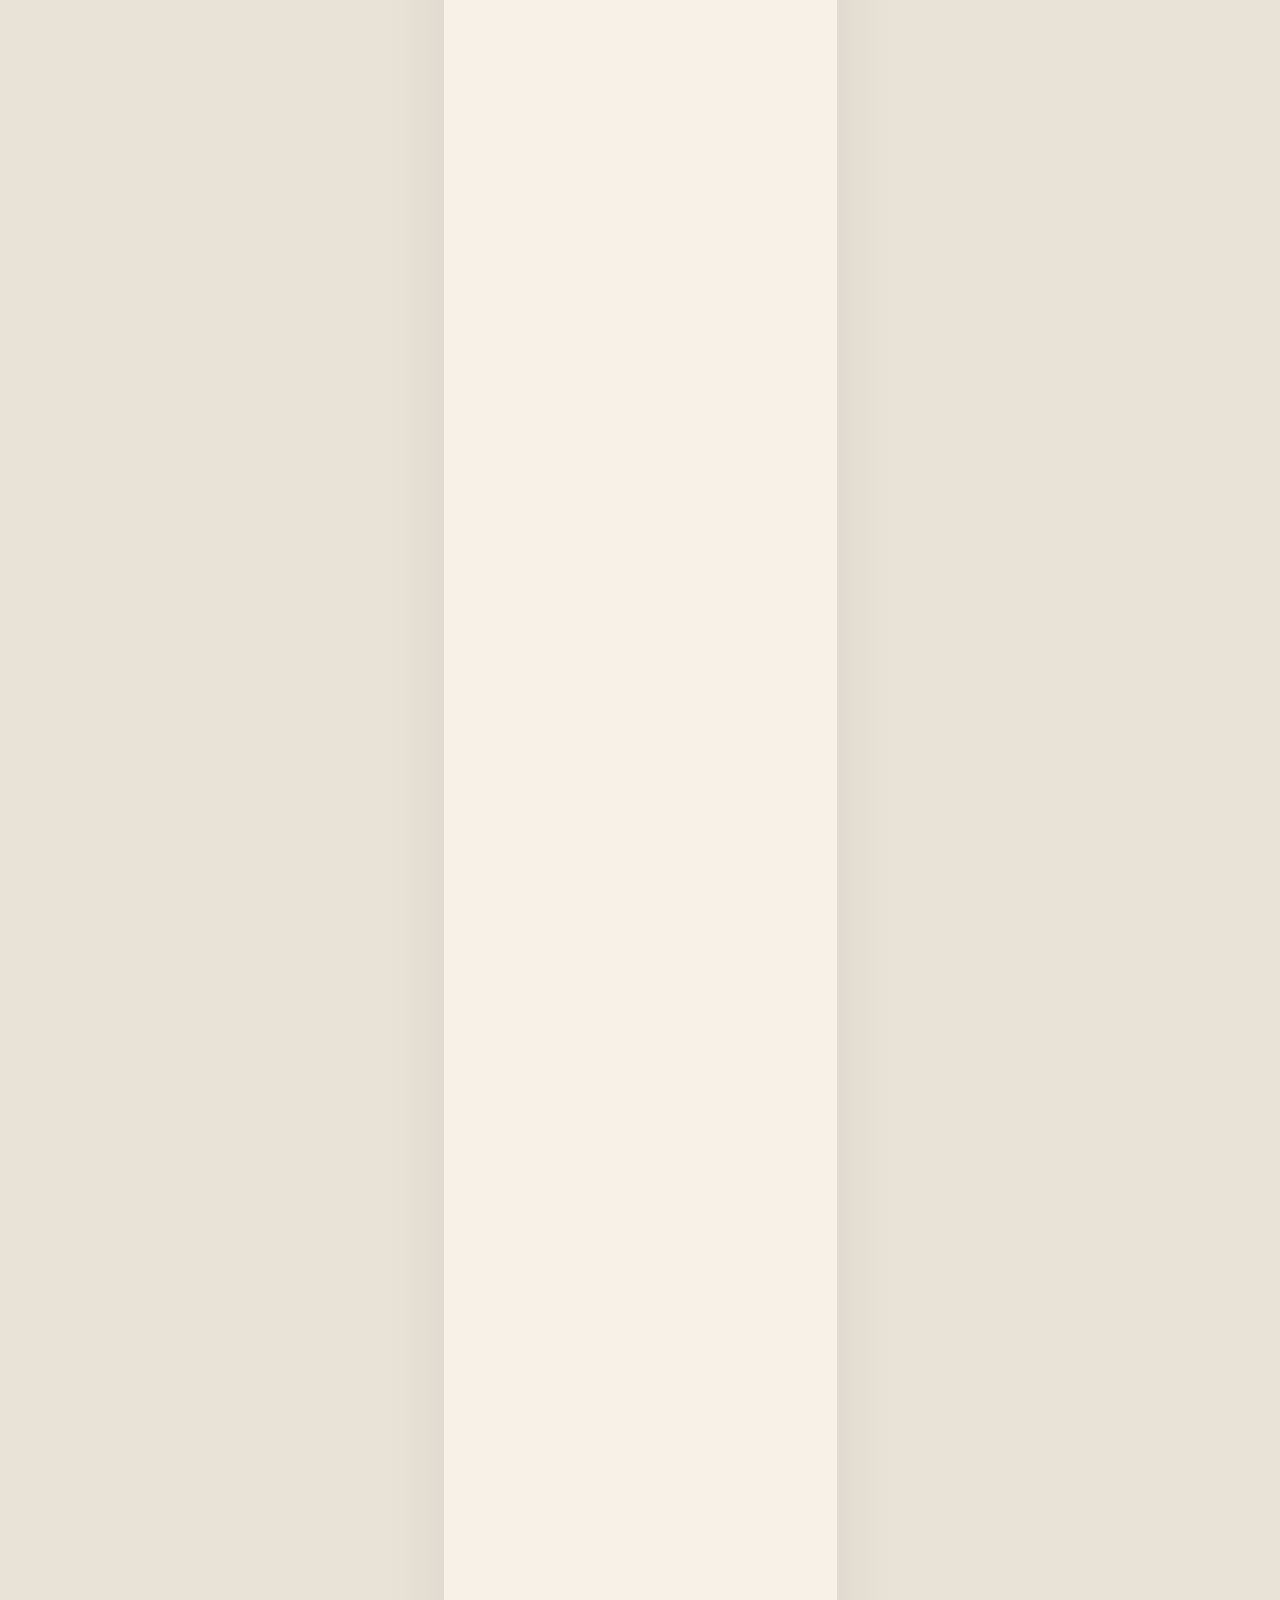
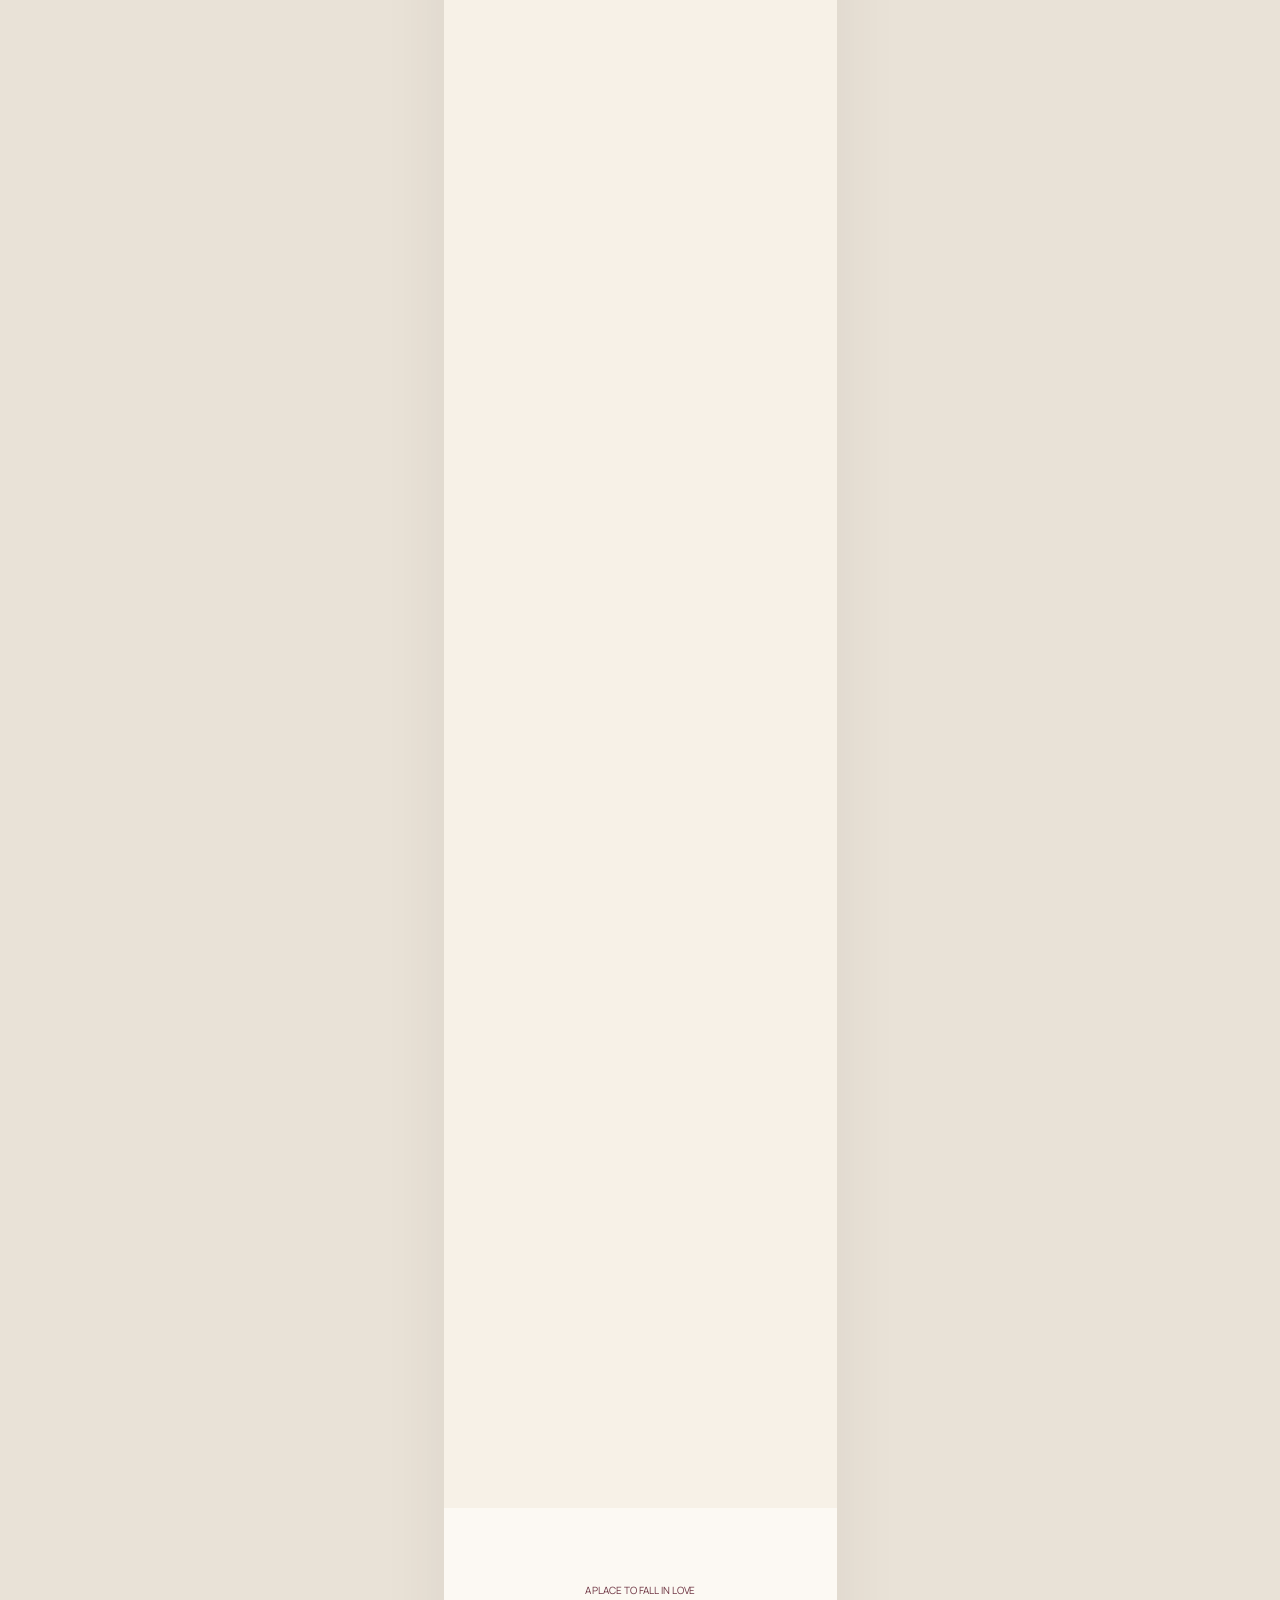
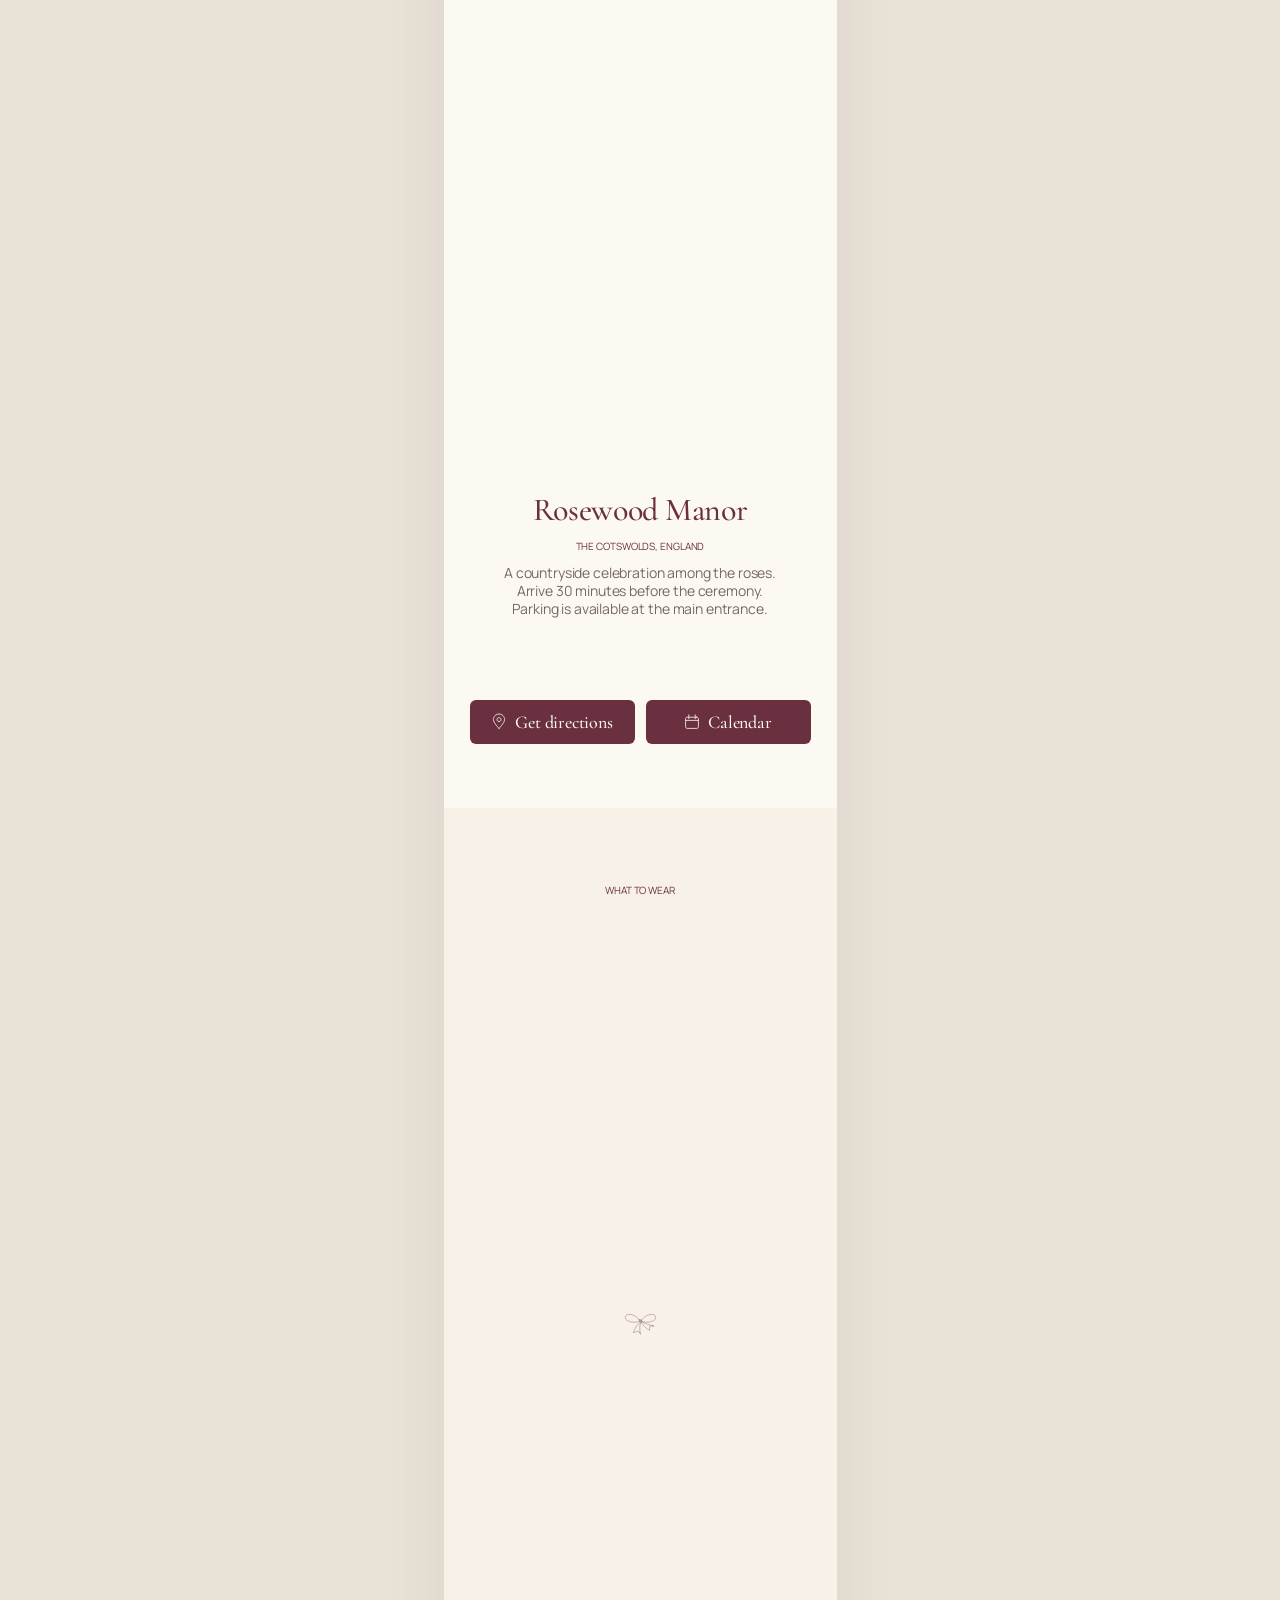
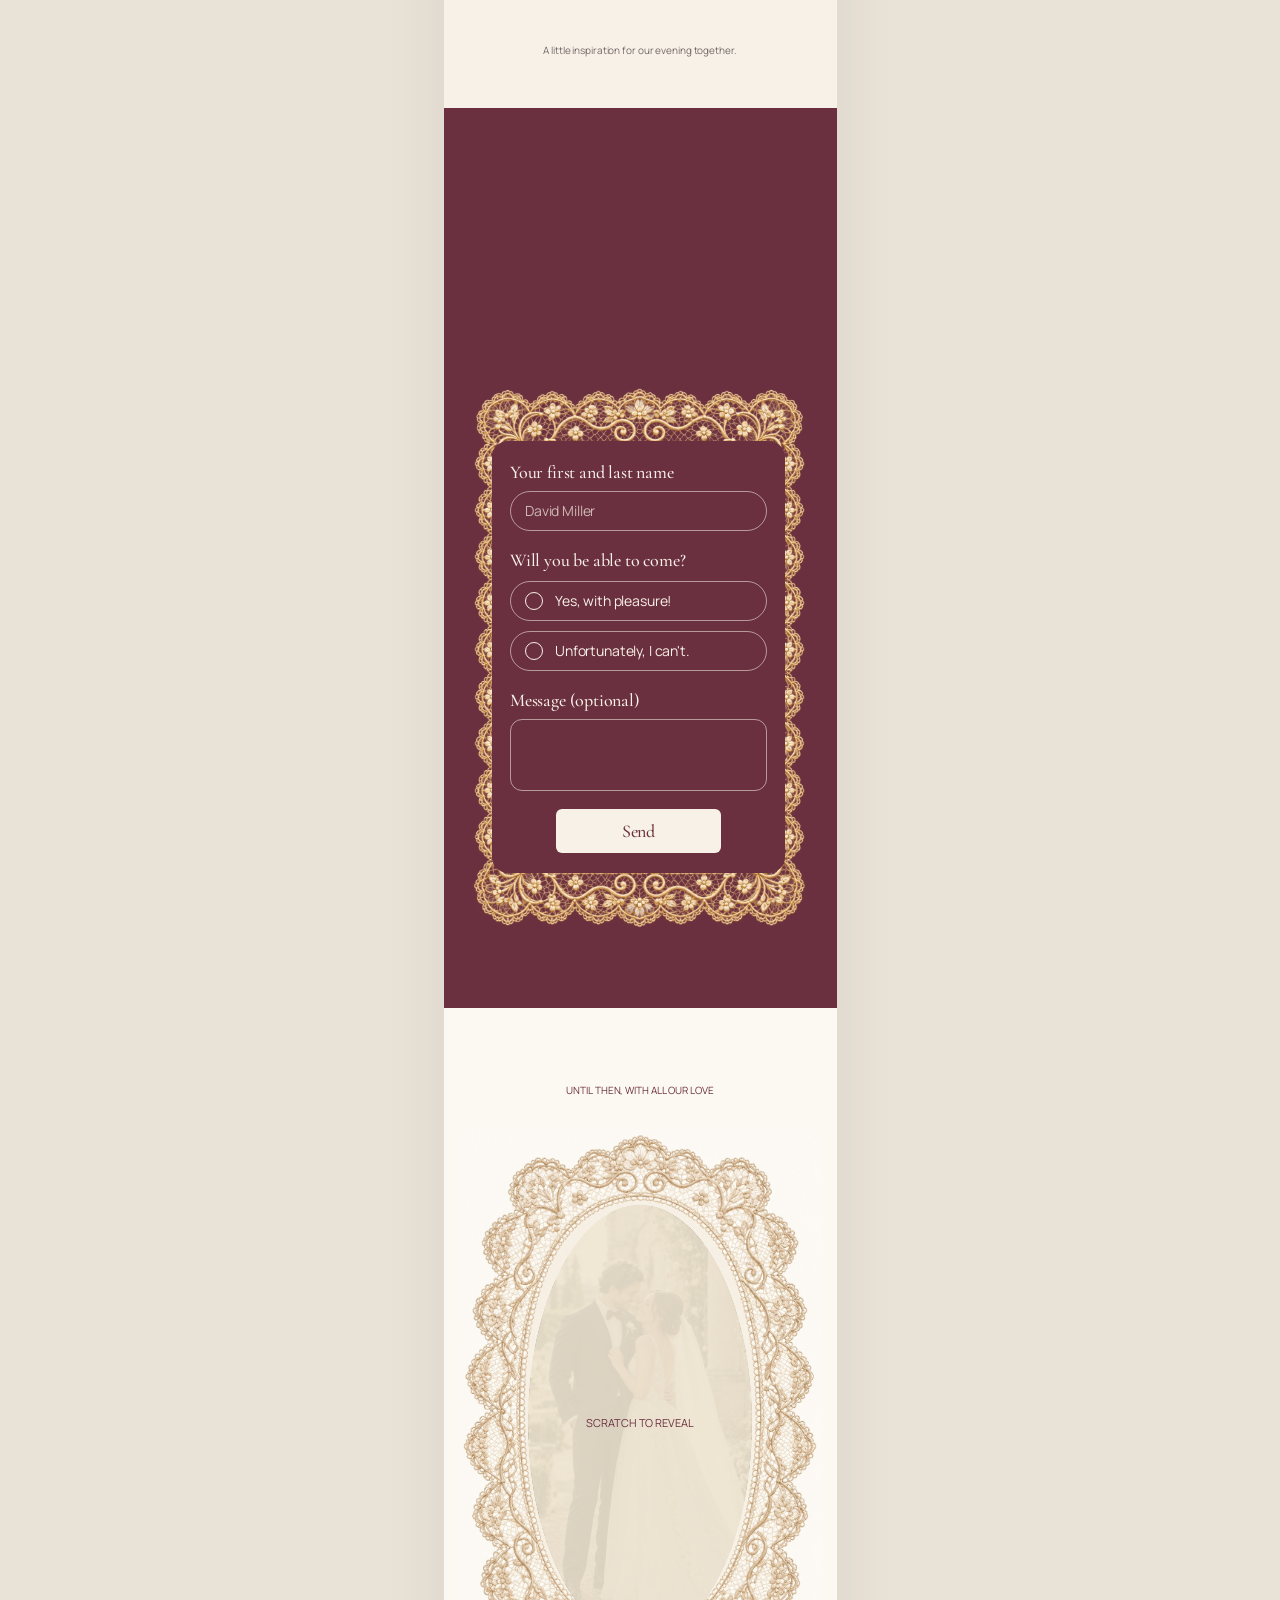
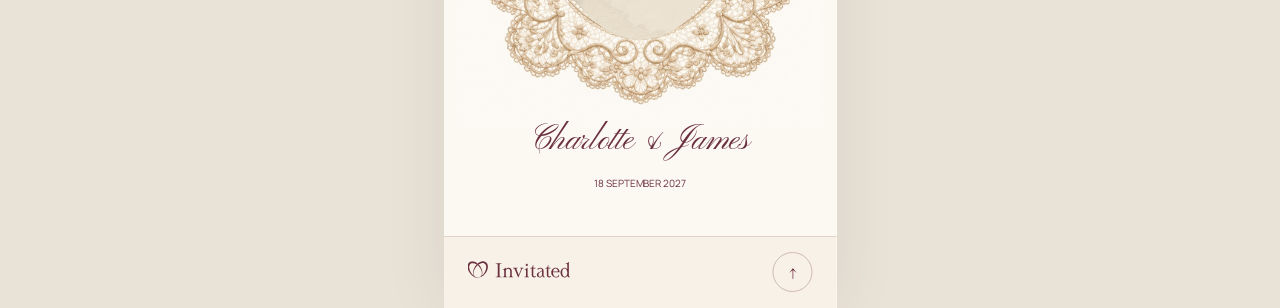
==== commit f3424804: "Open the envelope with the filmed clip The save-the-date screen no longer swaps two halves of a spri" ====
--- a/index.html
+++ b/index.html
@@ -119,8 +119,8 @@
         <h2 class="at t-script-44 rise" style="--x:32px; --y:98px; --w:329px" data-i18n="save.title">Save the date</h2>
 
         <button class="envelope" type="button" aria-expanded="false" data-i18n-attr="aria-label:save.openAria">
-          <span class="envelope__art envelope__art--closed"></span>
-          <span class="envelope__art envelope__art--open"></span>
+          <video class="envelope__clip" src="assets/vids/envelope.mp4" poster="assets/img/envelope-closed.jpg"
+                 muted playsinline preload="auto" disablepictureinpicture></video>
           <span class="envelope__card">
             <span class="t-day">18</span>
             <span class="t-month" data-i18n="date.monthYear">September 2027</span>
--- a/css/style.css
+++ b/css/style.css
@@ -82,6 +82,8 @@
 /* The mock draws this screen 660px tall, shorter than the rest; the screen around it is full
    height like every other, so the board simply sits in the middle. */
 .screen--date .stage { height: 660px; }
+/* The clip carries its own paper right up past the heading, so the type sits above it. */
+.screen--date .at { z-index: 2; }
 .screen--date .board {
   position: relative;
   width: 393px;
@@ -223,16 +225,11 @@
   width: 200%;
   height: 100%;
   object-fit: cover;
+  transition: opacity 0.7s ease;
 }
 .gate__leaf--left .gate__art  { left: 0; }
 .gate__leaf--right .gate__art { right: 0; }
-/* The loose ribbon is uncovered by a circle growing out of the knot, so the change spreads from
-   where the bow is tied instead of the whole picture dissolving at once. */
-.gate__art--untied {
-  clip-path: circle(0% at 50% 37%);
-  transform: translateY(-1.3%) scale(1.03);
-  transition: clip-path 0.85s cubic-bezier(0.3, 0.75, 0.35, 1), transform 0.9s cubic-bezier(0.3, 0.8, 0.4, 1);
-}
+.gate__art--untied { opacity: 0; }
 
 .gate__seal {
   --u: max(100cqw / 393, 100cqh / 852);
@@ -263,22 +260,18 @@
   30% { transform: rotate(-2deg) scale(1.03); }
   70% { transform: rotate(2.5deg) scale(1.05); }
 }
-.gate.is-broken .gate__half--left  { transform: translate(-4%, 1%) rotate(-3.5deg); }
-.gate.is-broken .gate__half--right { transform: translate(4%, 1.5%) rotate(4deg); }
+.gate.is-broken .gate__half { transition-duration: 0.1s; } /* the crack itself is a snap */
+.gate.is-broken .gate__half--left  { transform: translate(-5%, 1%) rotate(-5deg); }
+.gate.is-broken .gate__half--right { transform: translate(5%, 1.5%) rotate(6deg); }
 .gate.is-falling .gate__half {
   opacity: 0;
-  /* They stay solid most of the way down, so the fall is seen rather than dissolved. */
-  transition: transform 0.95s cubic-bezier(0.45, 0.05, 0.75, 0.5), opacity 0.4s ease 0.5s;
-}
-.gate.is-falling .gate__half--left  { transform: translate(-34%, 108%) rotate(-44deg) scale(0.94); }
-.gate.is-falling .gate__half--right { transform: translate(38%, 122%) rotate(52deg) scale(0.92); }
-
-/* The right half gives a moment after the left, the way a knot actually pulls loose. */
-.gate.is-open .gate__leaf--right .gate__art--untied { transition-delay: 0.14s; }
-.gate.is-open .gate__art--untied {
-  clip-path: circle(145% at 50% 37%);
-  transform: none;
-}
+  /* Thrown off fast and faded out well before they would reach the bottom of the frame. */
+  transition: transform 0.52s cubic-bezier(0.3, 0, 0.7, 0.35), opacity 0.3s ease 0.16s;
+}
+.gate.is-falling .gate__half--left  { transform: translate(-58%, 210%) rotate(-62deg) scale(0.86); }
+.gate.is-falling .gate__half--right { transform: translate(64%, 240%) rotate(74deg) scale(0.84); }
+
+.gate.is-open .gate__art--untied { opacity: 1; }
 .gate.is-parting .gate__leaf--left  { transform: translateX(-101%); }
 .gate.is-parting .gate__leaf--right { transform: translateX(101%); }
 
@@ -485,18 +478,33 @@
 /* ---------- 3. Save the date ---------- */
 .envelope {
   position: absolute;
+  z-index: 1;
   left: 0;
   top: 170px;
   width: 393px;
   height: 393px;
 }
-.envelope__art {
-  position: absolute;
-  inset: 0;
-  background: url("../assets/img/envelope.jpg") 0 0 / 200% 100% no-repeat;
-  transition: opacity 0.6s ease;
-}
-.envelope__art--open { background-position: 100% 0; opacity: 0; }
+/* The opening is a filmed clip; it is laid over the screen so that its first frame sits exactly
+   where the mock draws the closed envelope. */
+.envelope__clip {
+  position: absolute;
+  left: 2.8px;
+  top: -148.4px;
+  width: 386px;
+  height: 686px;
+  object-fit: cover;
+  pointer-events: none;
+  /* The clip carries its own paper around the envelope; its edges are feathered so that paper
+     blends into the screen's instead of ending on a seam. */
+  -webkit-mask-image:
+    linear-gradient(to bottom, transparent 0, #000 96px, #000 calc(100% - 64px), transparent 100%),
+    linear-gradient(to right, transparent 0, #000 15px, #000 calc(100% - 15px), transparent 100%);
+  -webkit-mask-composite: source-in;
+  mask-image:
+    linear-gradient(to bottom, transparent 0, #000 96px, #000 calc(100% - 64px), transparent 100%),
+    linear-gradient(to right, transparent 0, #000 15px, #000 calc(100% - 15px), transparent 100%);
+  mask-composite: intersect;
+}
 .envelope__card {
   position: absolute;
   left: 95px;
@@ -509,16 +517,14 @@
   opacity: 0;
   translate: 0 14px;
 }
-.envelope.is-open .envelope__art--open { opacity: 1; }
-.envelope.is-open .envelope__art--closed { opacity: 0; }
 .envelope.is-open .envelope__card {
   opacity: 1;
   translate: none;
   transition: opacity 0.8s ease 0.35s, translate 0.9s cubic-bezier(0.22, 0.61, 0.36, 1) 0.35s;
 }
-.envelope:not(.is-open):active { transform: scale(0.99); }
+.envelope:not(.is-playing):active { transform: scale(0.99); }
 /* A small nudge so the closed envelope reads as something to tap. */
-.envelope:not(.is-open) { animation: envelope-nudge 4s ease-in-out 1.5s infinite; }
+.envelope:not(.is-playing) { animation: envelope-nudge 4s ease-in-out 1.5s infinite; }
 @keyframes envelope-nudge {
   0%, 84%, 100% { transform: none; }
   88% { transform: rotate(-1deg); }
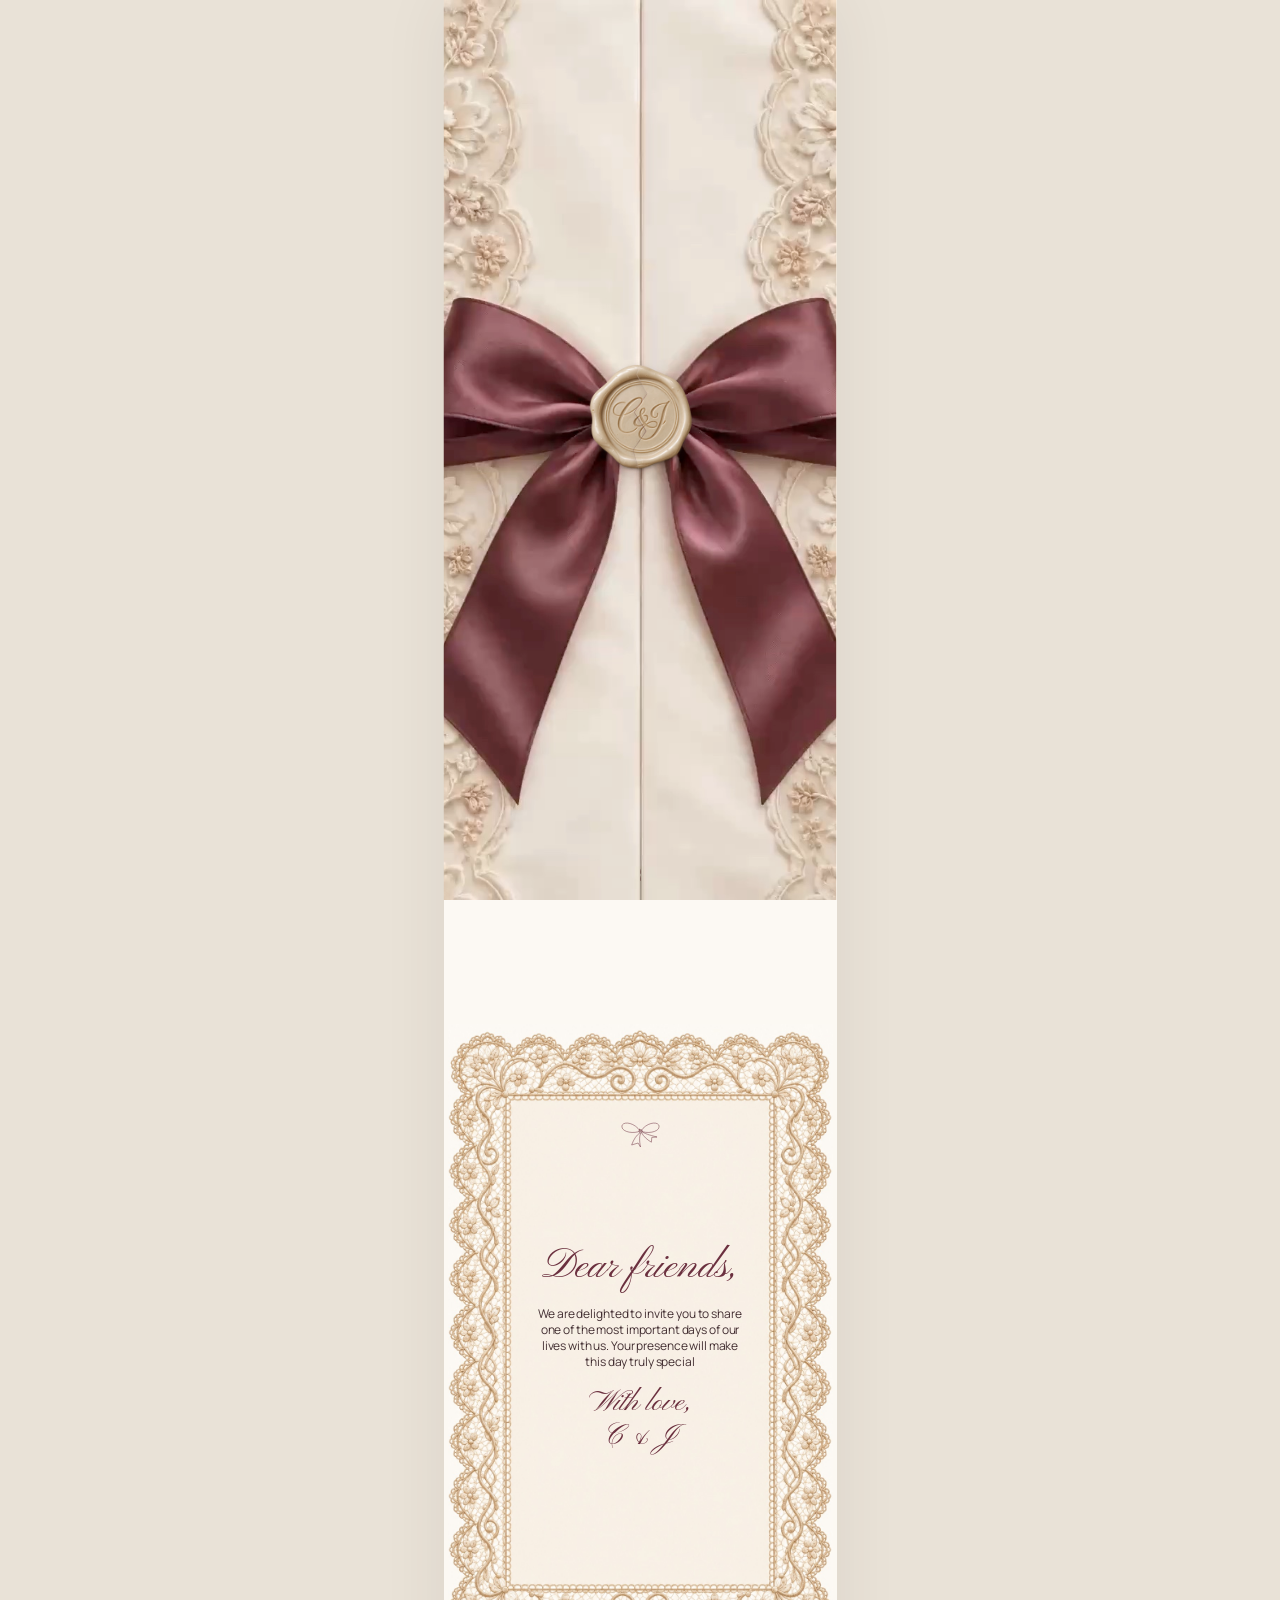
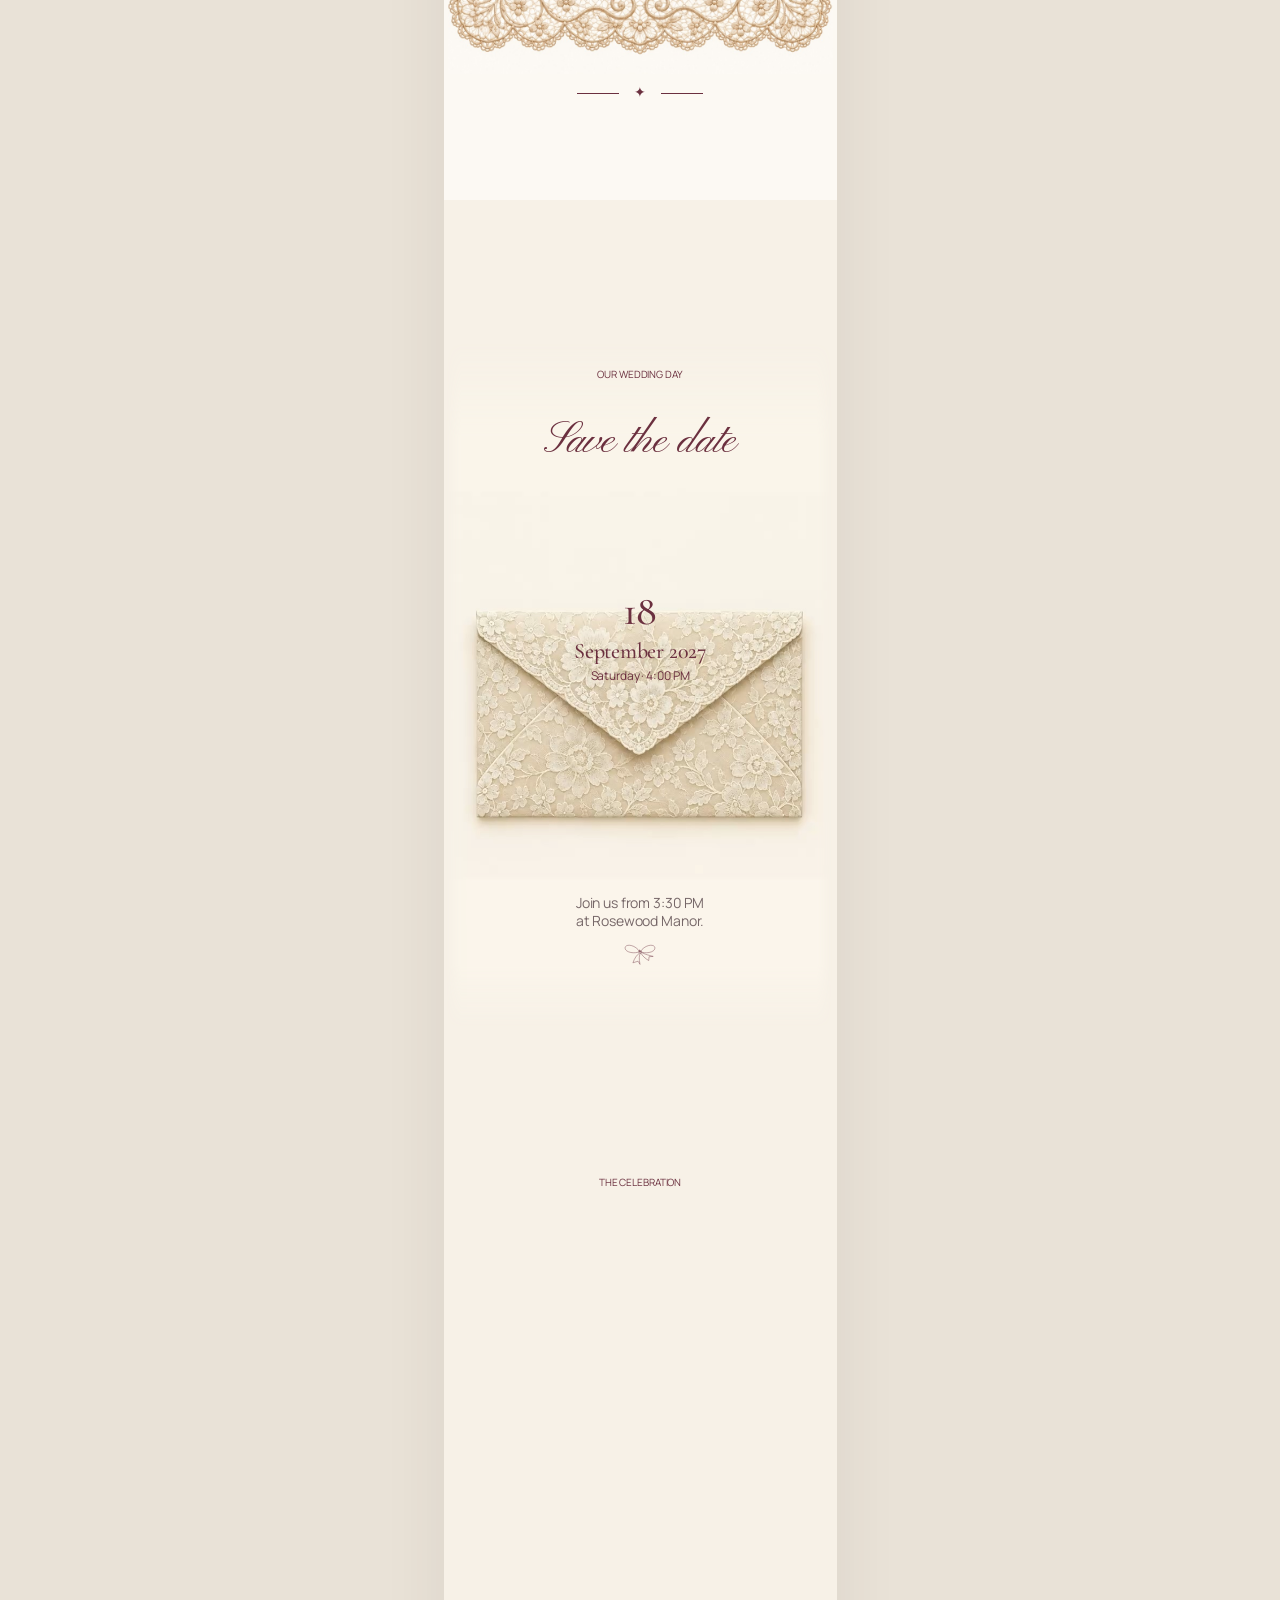
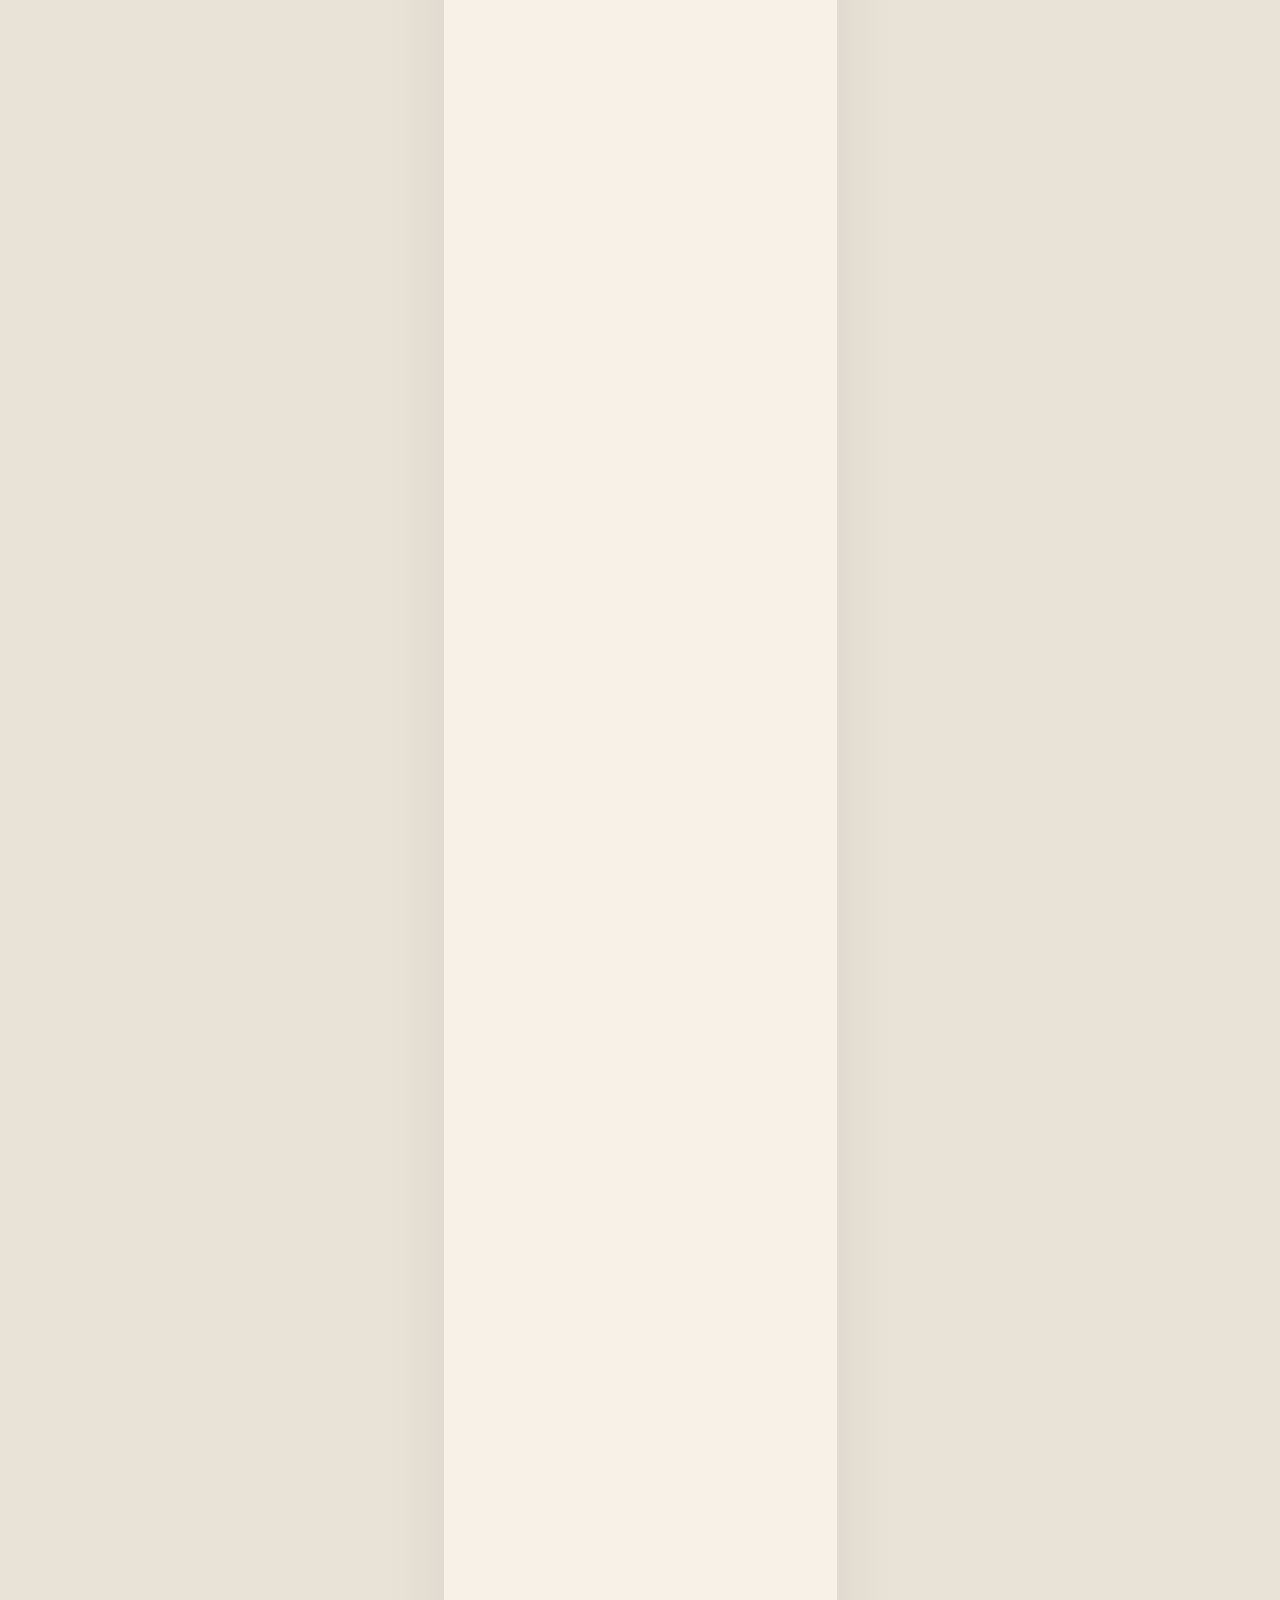
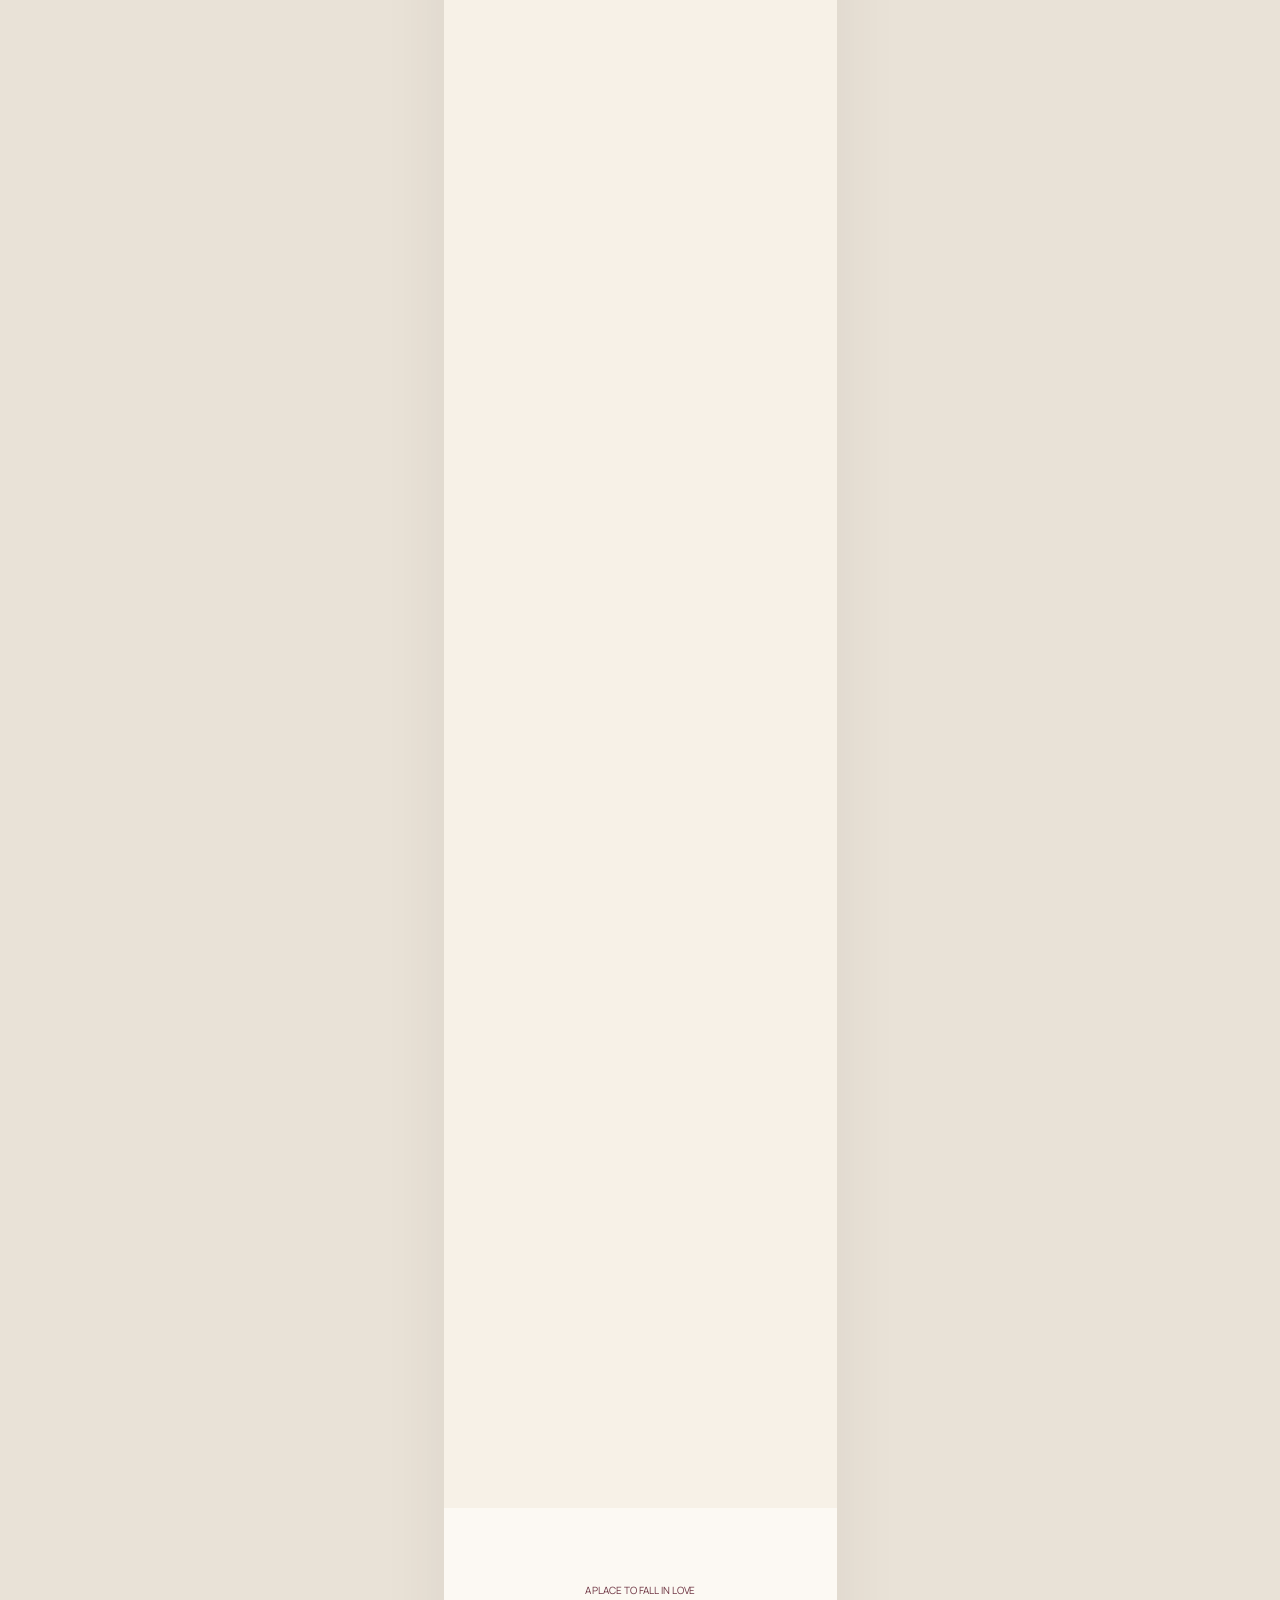
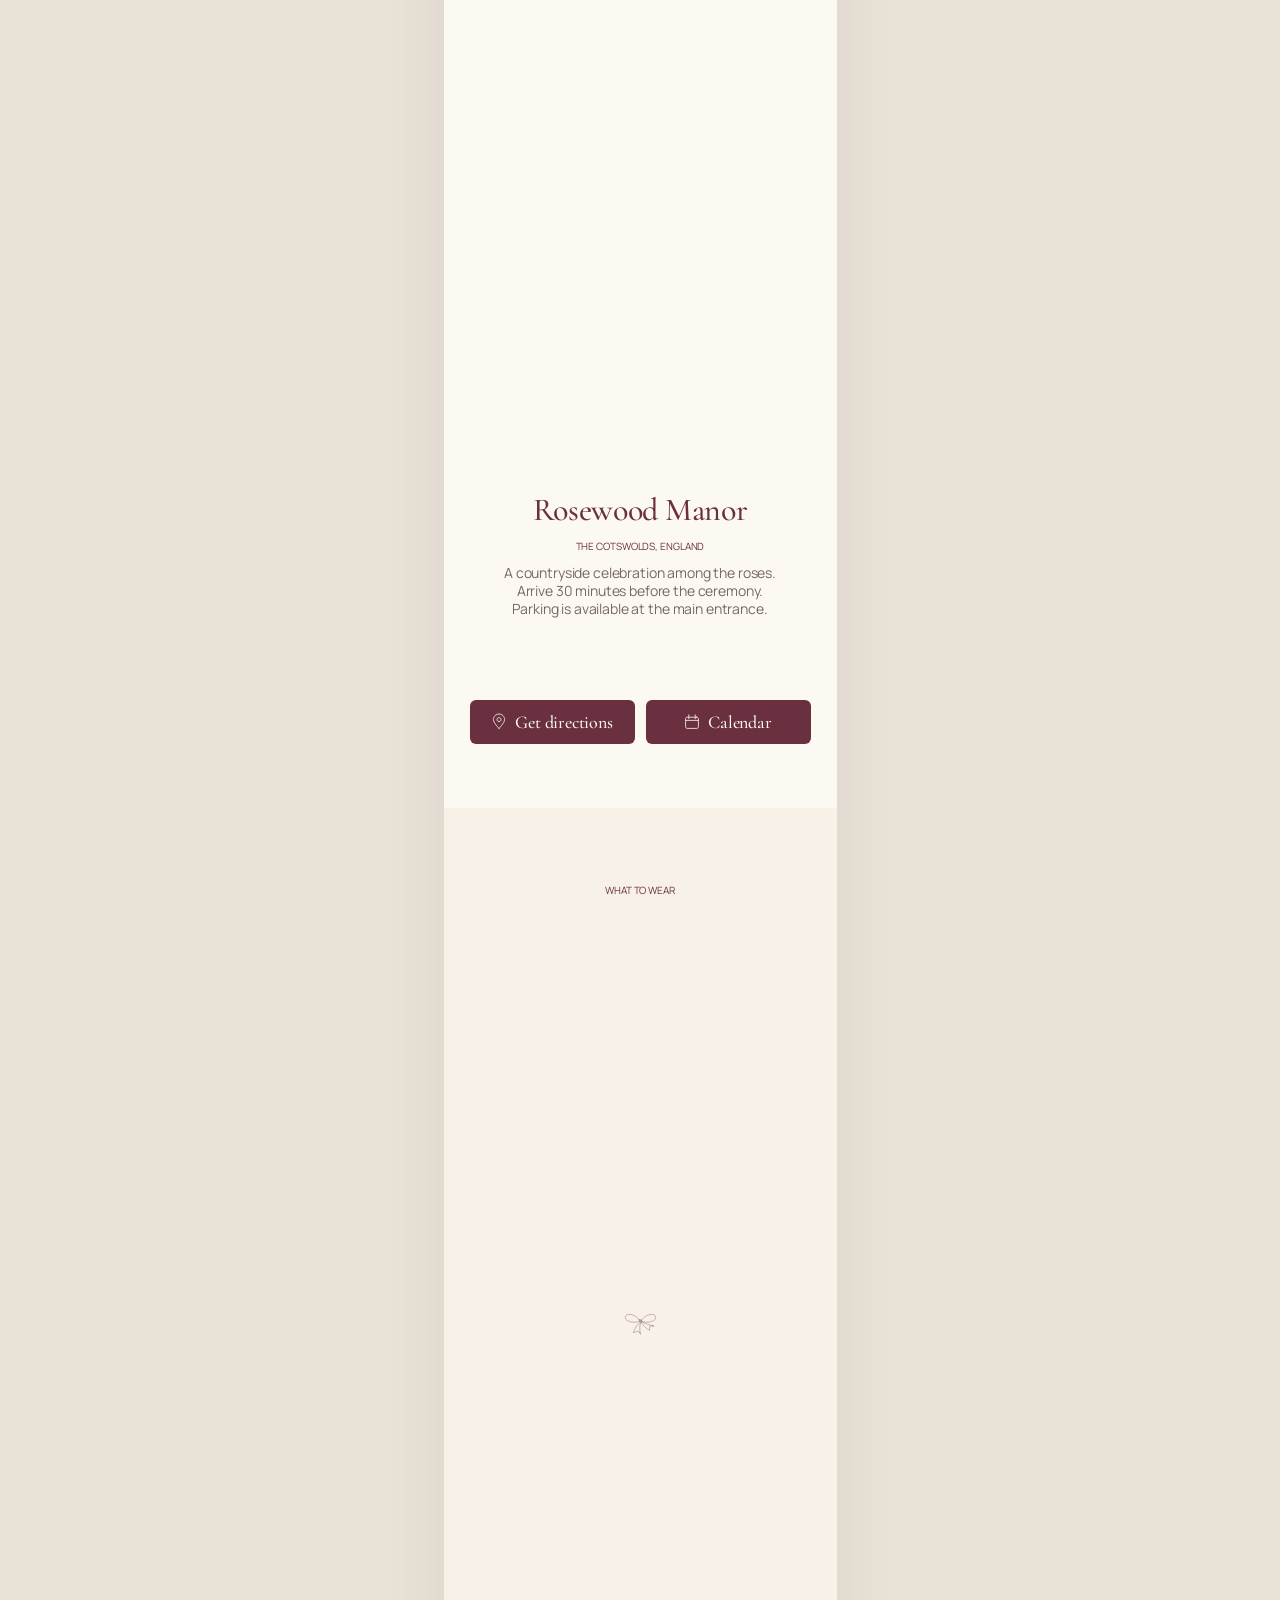
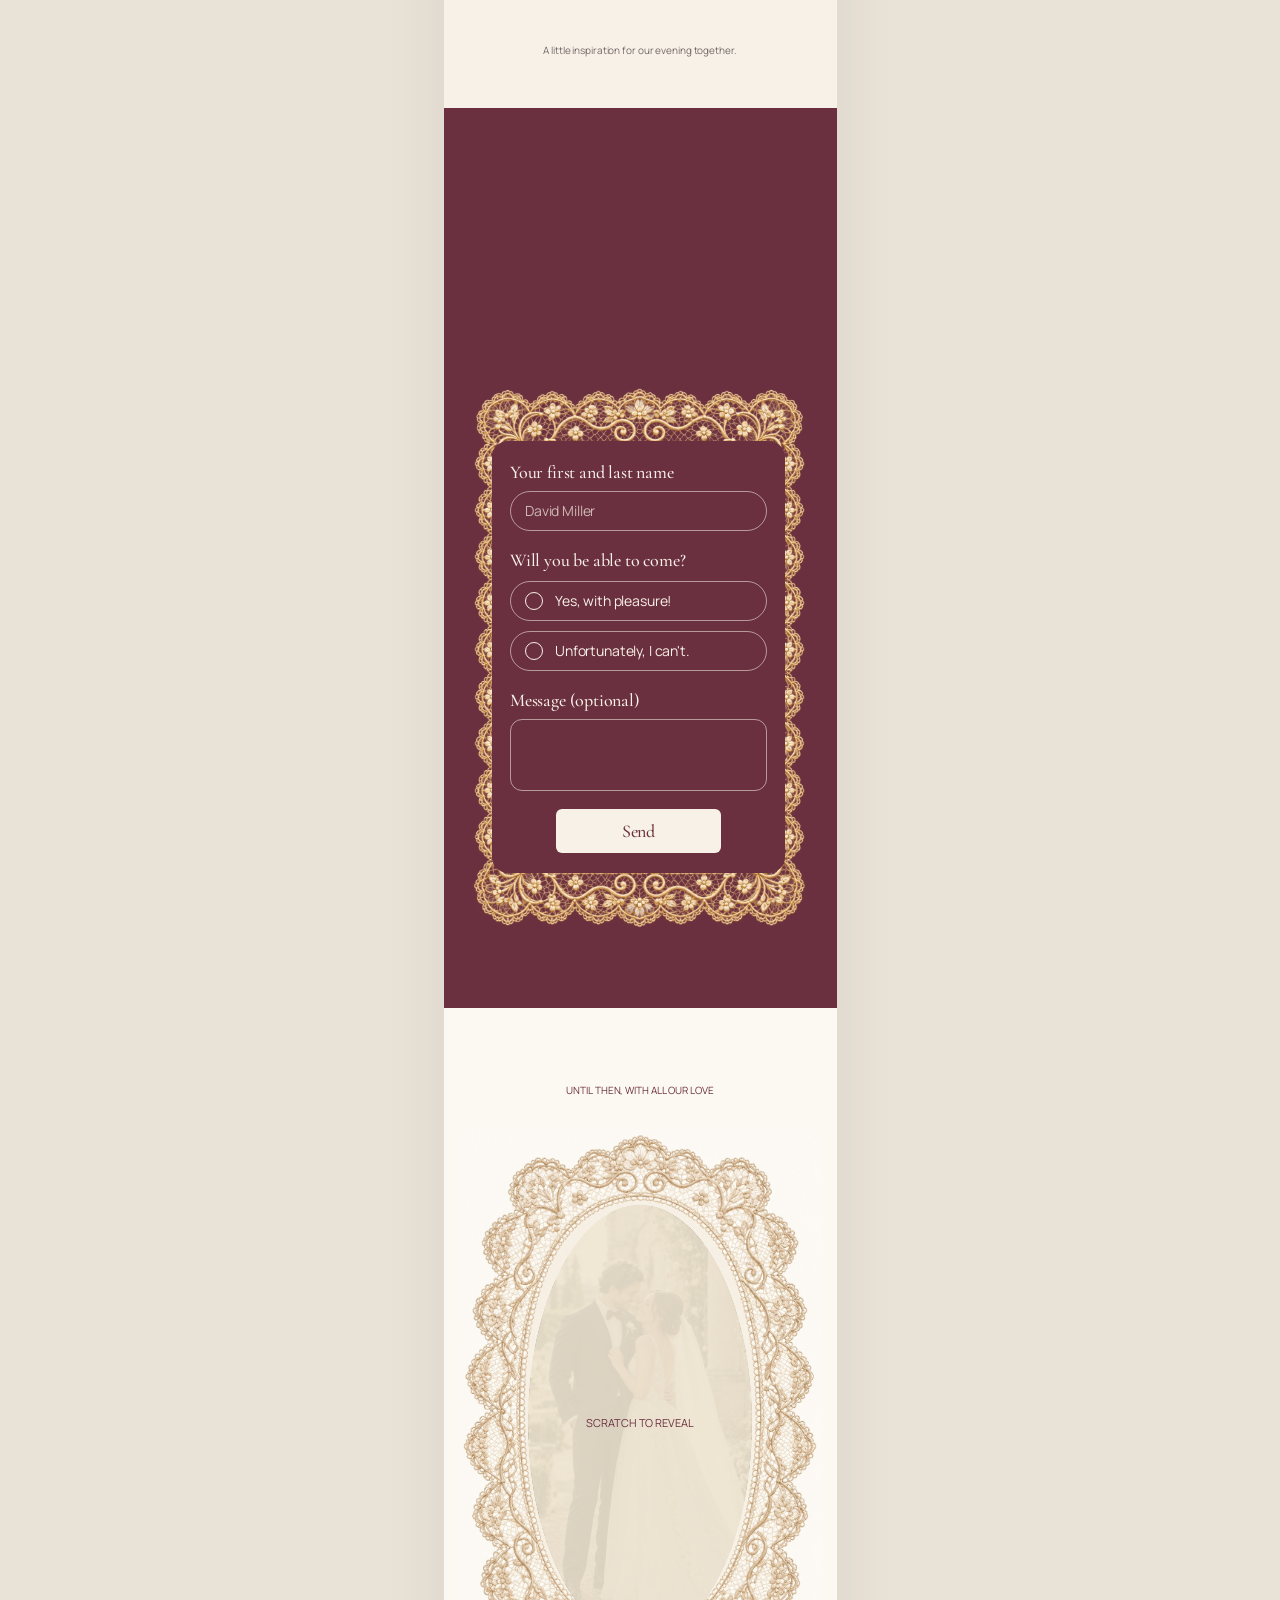
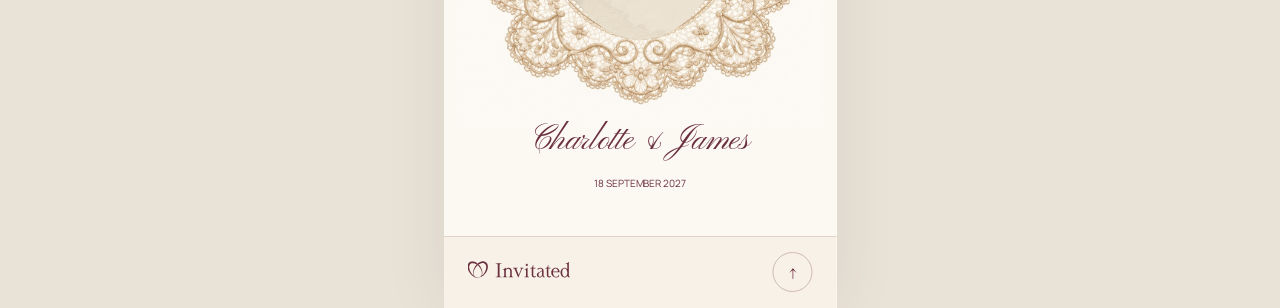
==== commit b3b52573: "Untie the gate's bow with the filmed clip The two stills are now the clip's own first and last frame" ====
--- a/index.html
+++ b/index.html
@@ -31,6 +31,7 @@
       <img class="gate__art gate__art--tied" src="assets/img/gate-tied.jpg" alt="" fetchpriority="high">
       <img class="gate__art gate__art--untied" src="assets/img/gate-untied.jpg" alt="">
     </div>
+    <video class="gate__clip" src="assets/vids/gate.mp4" muted playsinline preload="auto" disablepictureinpicture></video>
     <div class="gate__seal">
       <img class="gate__half gate__half--left" src="assets/img/seal-left.png" alt="">
       <img class="gate__half gate__half--right" src="assets/img/seal-right.png" alt="">
--- a/css/style.css
+++ b/css/style.css
@@ -231,13 +231,26 @@
 .gate__leaf--right .gate__art { right: 0; }
 .gate__art--untied { opacity: 0; }
 
+/* The filmed untying, in the same framing as the two stills it was cut from. */
+.gate__clip {
+  position: absolute;
+  inset: 0;
+  width: 100%;
+  height: 100%;
+  object-fit: cover;
+  opacity: 0;
+  pointer-events: none;
+}
+.gate.is-playing .gate__clip { opacity: 1; }
+
 .gate__seal {
-  --u: max(100cqw / 393, 100cqh / 852);
+  /* one pixel of the clip, at the scale it is displayed */
+  --v: max(100cqw / 1080, 100cqh / 1920);
   position: absolute;
   left: 50%;
-  top: calc(50% - 149 * var(--u)); /* 285 − 8 − 426: seal top vs. the art's centre */
-  width: calc(92 * var(--u));
-  height: calc(92 * var(--u));
+  top: calc(50% - 197 * var(--v)); /* the knot sits 71px above the clip's centre */
+  width: calc(253 * var(--v));
+  height: calc(253 * var(--v));
   translate: -50% 0;
 }
 .gate__half {
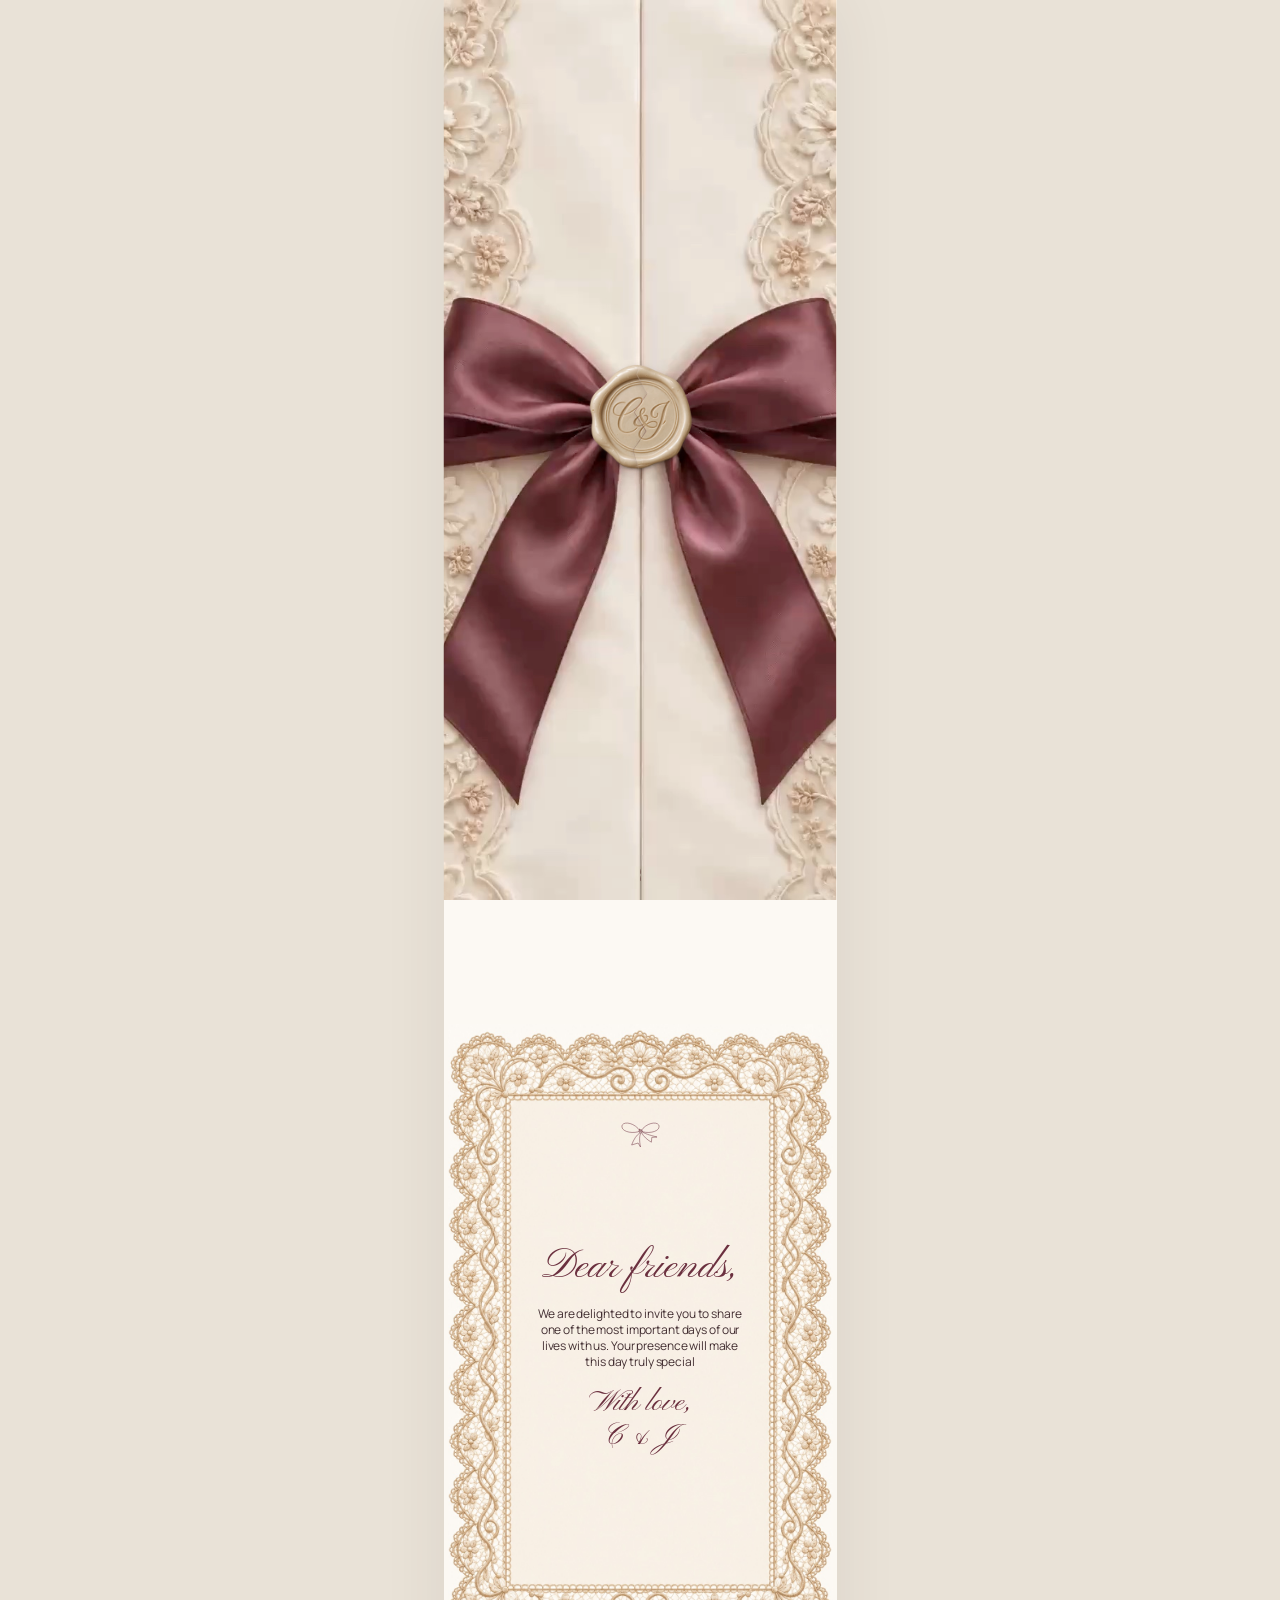
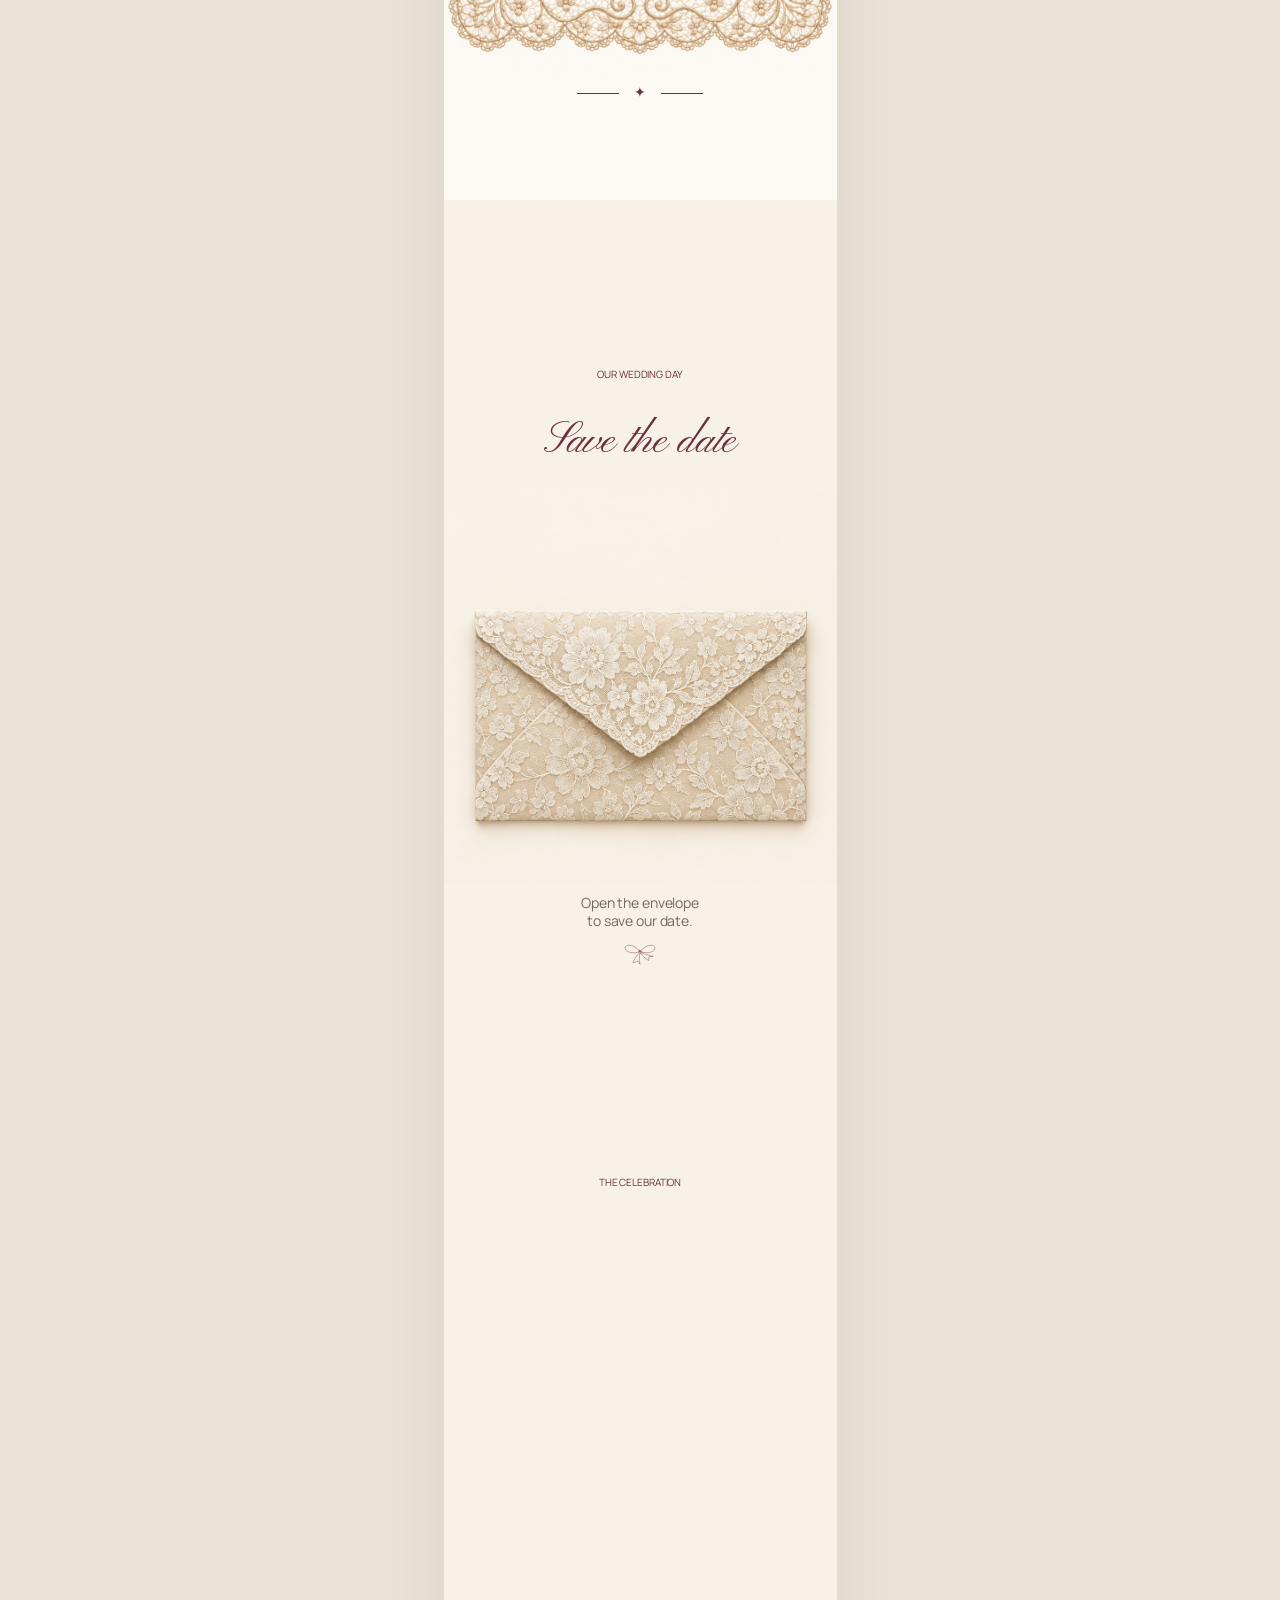
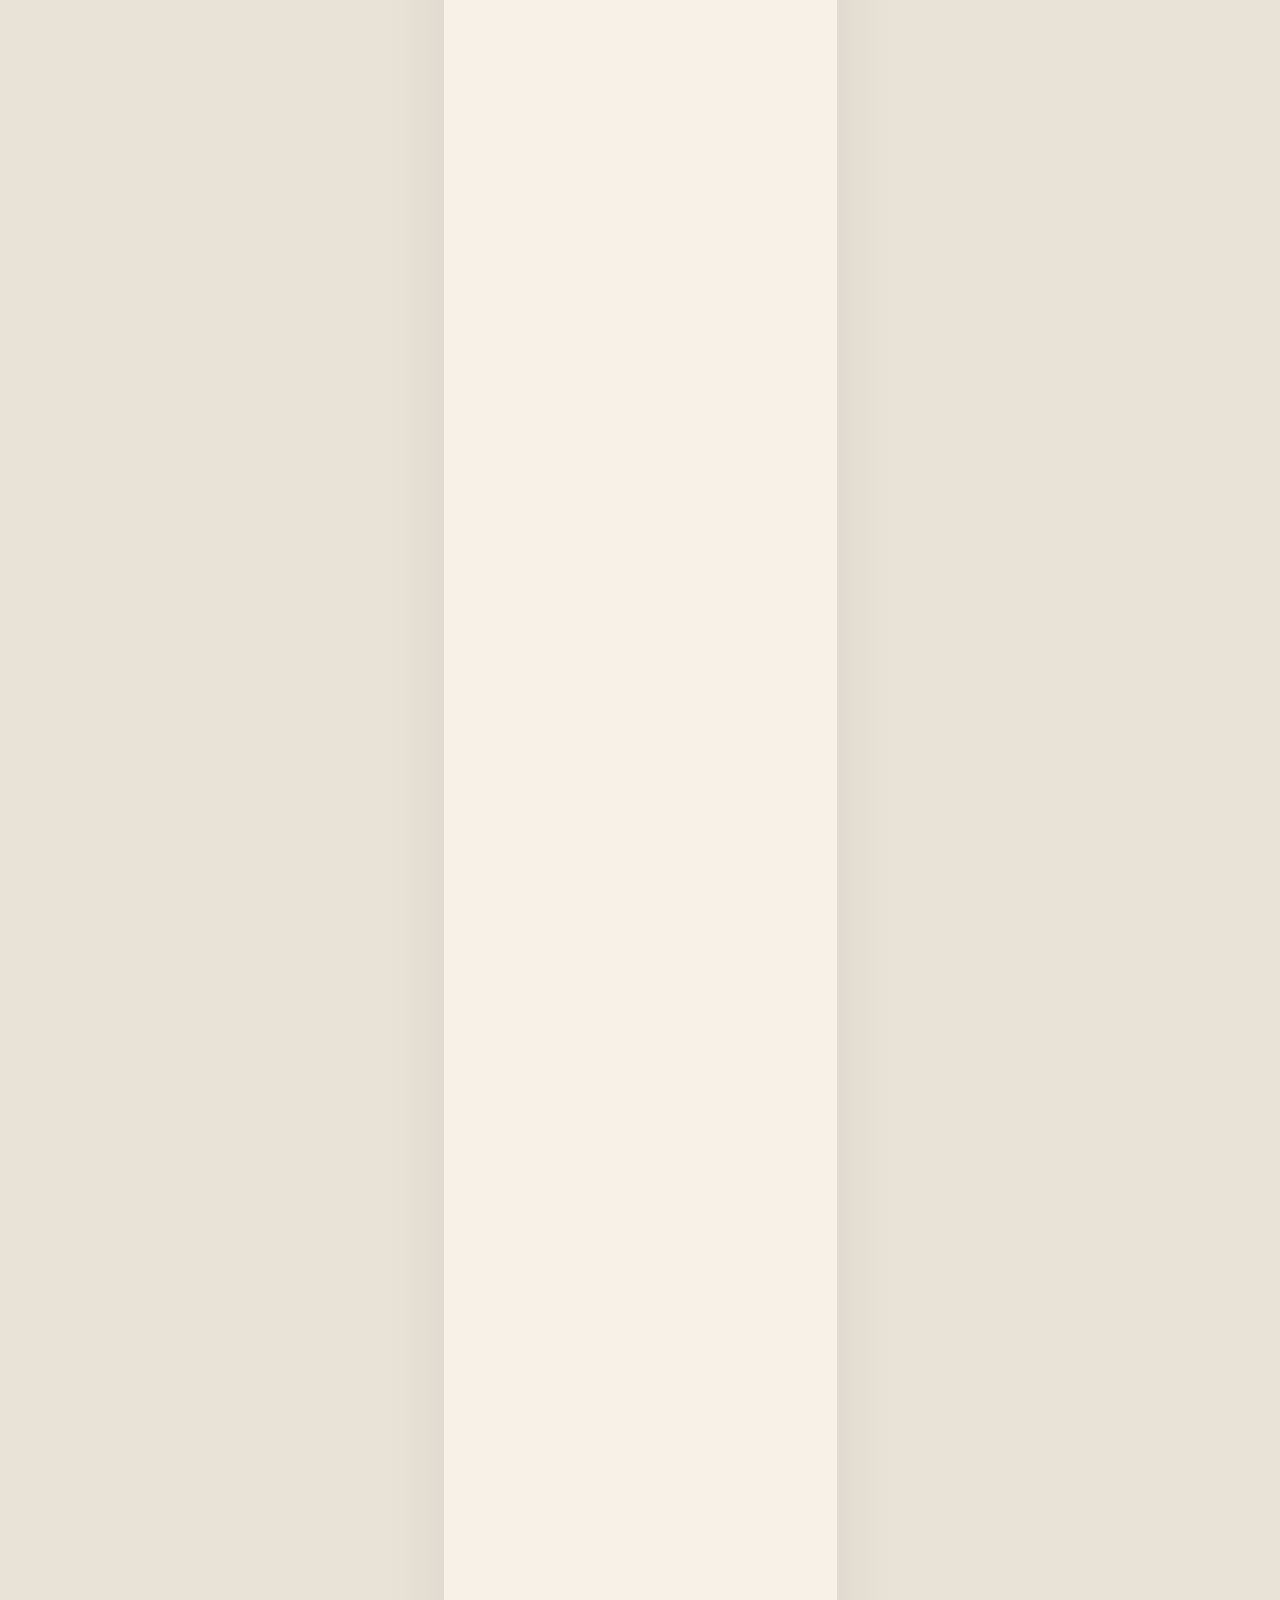
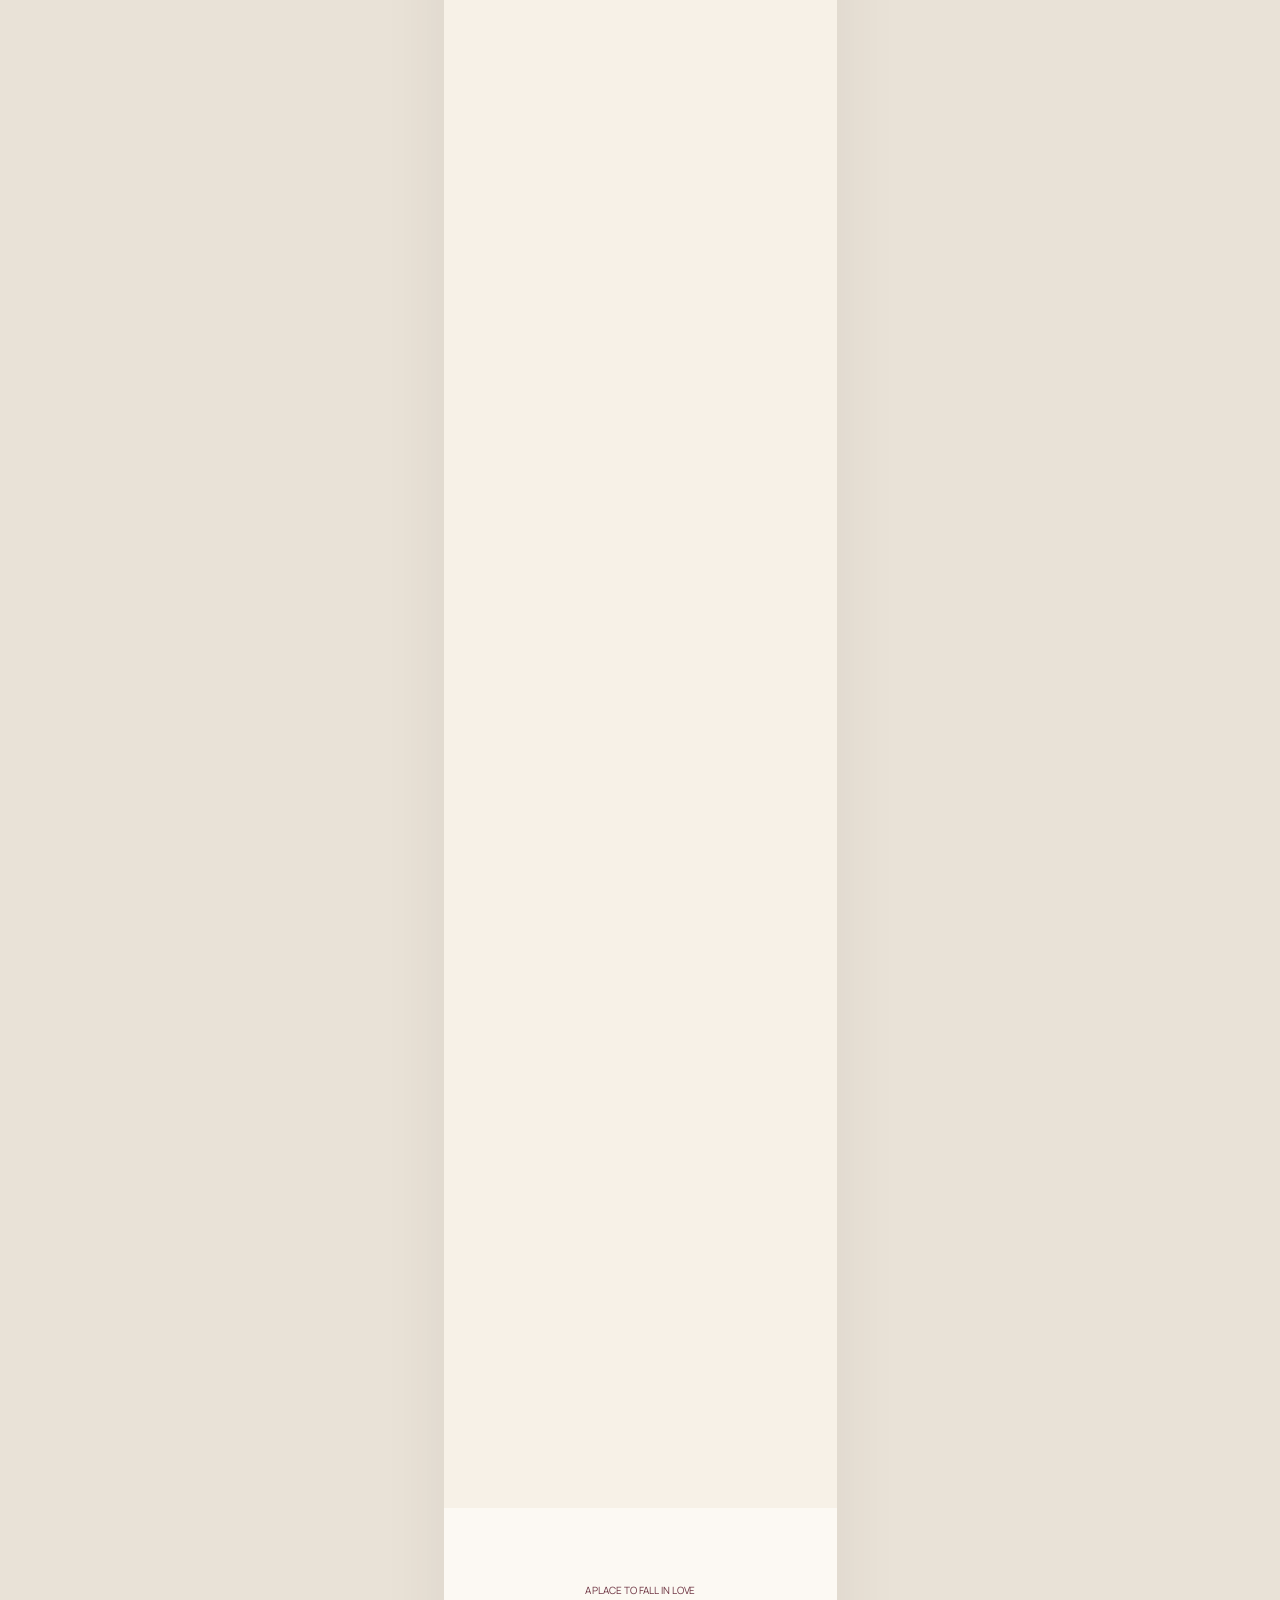
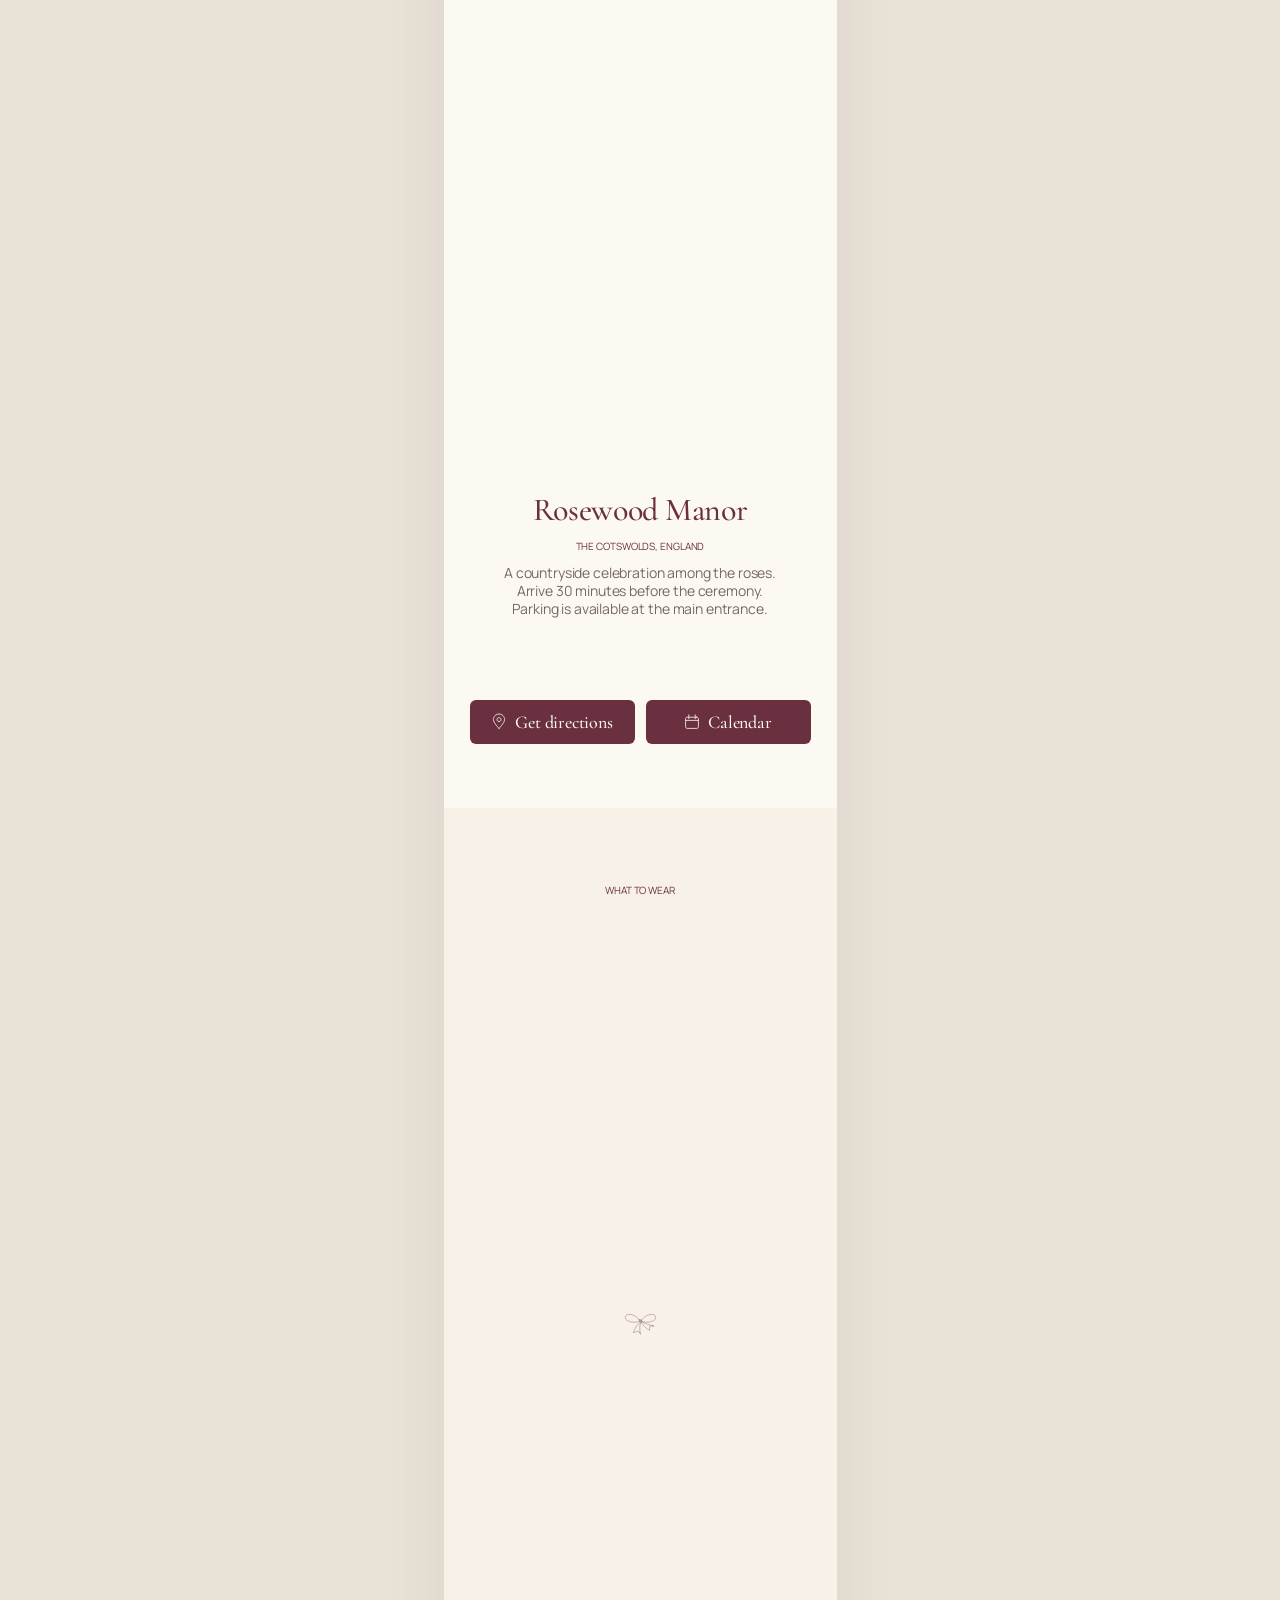
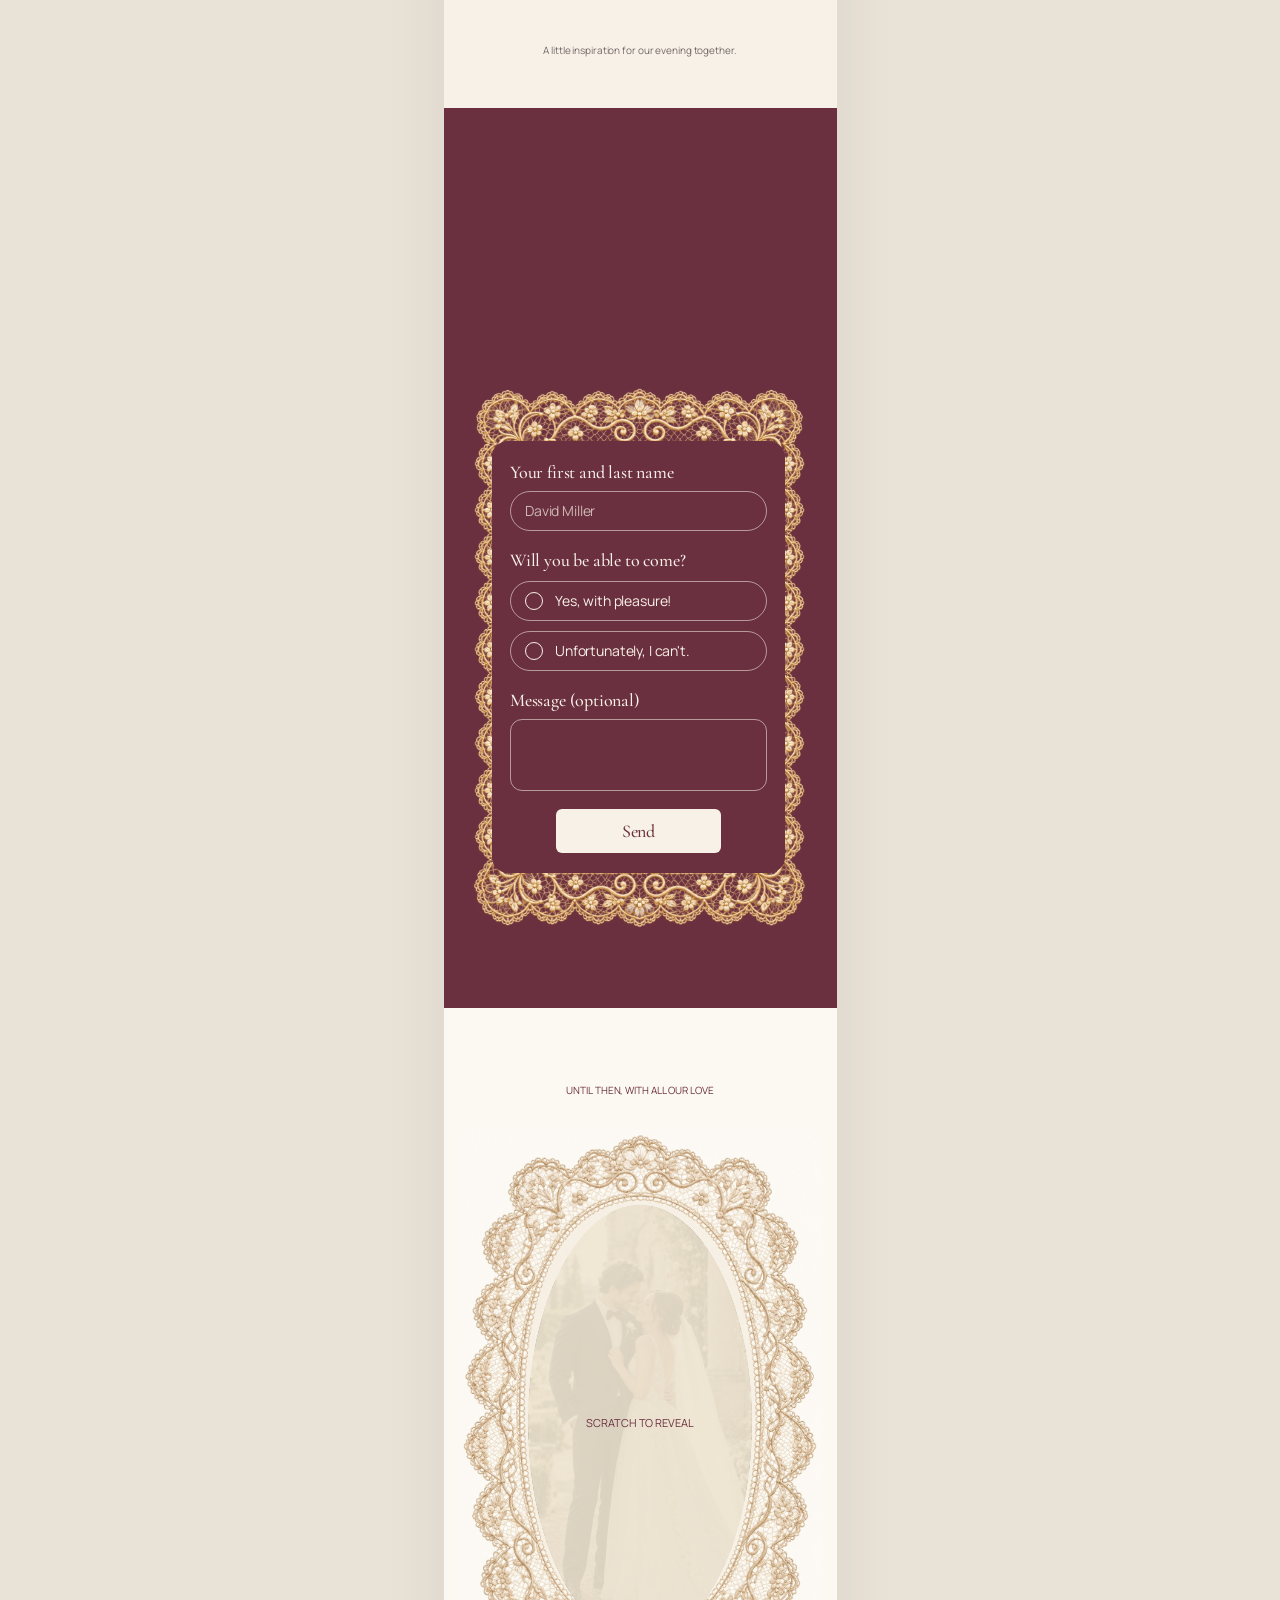
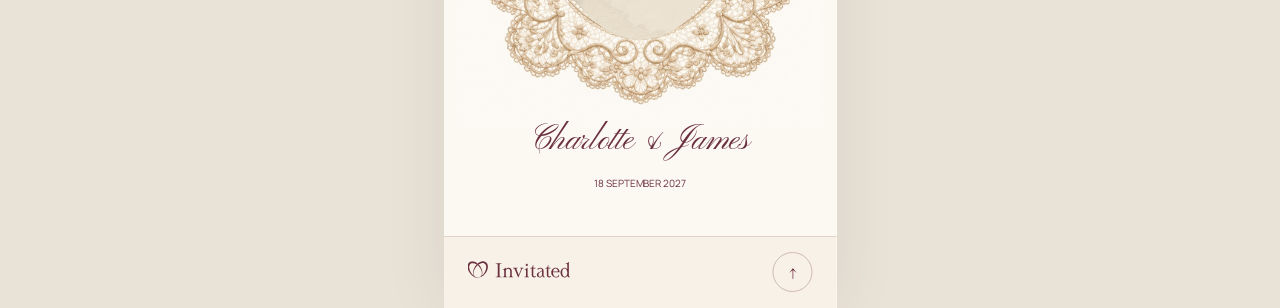
==== commit fd59ae88: "Revert "Open the envelope with the filmed clip" This reverts commit f3424804137fabe2d3088013cd4154c4" ====
--- a/index.html
+++ b/index.html
@@ -120,8 +120,8 @@
         <h2 class="at t-script-44 rise" style="--x:32px; --y:98px; --w:329px" data-i18n="save.title">Save the date</h2>
 
         <button class="envelope" type="button" aria-expanded="false" data-i18n-attr="aria-label:save.openAria">
-          <video class="envelope__clip" src="assets/vids/envelope.mp4" poster="assets/img/envelope-closed.jpg"
-                 muted playsinline preload="auto" disablepictureinpicture></video>
+          <span class="envelope__art envelope__art--closed"></span>
+          <span class="envelope__art envelope__art--open"></span>
           <span class="envelope__card">
             <span class="t-day">18</span>
             <span class="t-month" data-i18n="date.monthYear">September 2027</span>
--- a/css/style.css
+++ b/css/style.css
@@ -82,8 +82,6 @@
 /* The mock draws this screen 660px tall, shorter than the rest; the screen around it is full
    height like every other, so the board simply sits in the middle. */
 .screen--date .stage { height: 660px; }
-/* The clip carries its own paper right up past the heading, so the type sits above it. */
-.screen--date .at { z-index: 2; }
 .screen--date .board {
   position: relative;
   width: 393px;
@@ -225,11 +223,10 @@
   width: 200%;
   height: 100%;
   object-fit: cover;
-  transition: opacity 0.7s ease;
 }
 .gate__leaf--left .gate__art  { left: 0; }
 .gate__leaf--right .gate__art { right: 0; }
-.gate__art--untied { opacity: 0; }
+.gate__art--untied { opacity: 0; } /* switched on the frame the clip ends, never faded */
 
 /* The filmed untying, in the same framing as the two stills it was cut from. */
 .gate__clip {
@@ -261,12 +258,6 @@
   filter: drop-shadow(0 2px 3px rgba(67, 47, 50, 0.18));
   transition: transform 0.18s cubic-bezier(0.2, 0.9, 0.3, 1), opacity 0.4s ease;
 }
-/* Invite a tap: the seal breathes until the gate is opened. */
-.gate:not(.is-cracking) .gate__seal { animation: seal-breathe 2.8s ease-in-out infinite; }
-@keyframes seal-breathe {
-  50% { transform: scale(1.05); }
-}
-
 /* The wax gives: a shudder, a snap along the crack, then both halves drop away. */
 .gate.is-cracking .gate__seal { animation: seal-shudder 0.26s ease-in-out; }
 @keyframes seal-shudder {
@@ -491,33 +482,18 @@
 /* ---------- 3. Save the date ---------- */
 .envelope {
   position: absolute;
-  z-index: 1;
   left: 0;
   top: 170px;
   width: 393px;
   height: 393px;
 }
-/* The opening is a filmed clip; it is laid over the screen so that its first frame sits exactly
-   where the mock draws the closed envelope. */
-.envelope__clip {
-  position: absolute;
-  left: 2.8px;
-  top: -148.4px;
-  width: 386px;
-  height: 686px;
-  object-fit: cover;
-  pointer-events: none;
-  /* The clip carries its own paper around the envelope; its edges are feathered so that paper
-     blends into the screen's instead of ending on a seam. */
-  -webkit-mask-image:
-    linear-gradient(to bottom, transparent 0, #000 96px, #000 calc(100% - 64px), transparent 100%),
-    linear-gradient(to right, transparent 0, #000 15px, #000 calc(100% - 15px), transparent 100%);
-  -webkit-mask-composite: source-in;
-  mask-image:
-    linear-gradient(to bottom, transparent 0, #000 96px, #000 calc(100% - 64px), transparent 100%),
-    linear-gradient(to right, transparent 0, #000 15px, #000 calc(100% - 15px), transparent 100%);
-  mask-composite: intersect;
-}
+.envelope__art {
+  position: absolute;
+  inset: 0;
+  background: url("../assets/img/envelope.jpg") 0 0 / 200% 100% no-repeat;
+  transition: opacity 0.6s ease;
+}
+.envelope__art--open { background-position: 100% 0; opacity: 0; }
 .envelope__card {
   position: absolute;
   left: 95px;
@@ -530,14 +506,16 @@
   opacity: 0;
   translate: 0 14px;
 }
+.envelope.is-open .envelope__art--open { opacity: 1; }
+.envelope.is-open .envelope__art--closed { opacity: 0; }
 .envelope.is-open .envelope__card {
   opacity: 1;
   translate: none;
   transition: opacity 0.8s ease 0.35s, translate 0.9s cubic-bezier(0.22, 0.61, 0.36, 1) 0.35s;
 }
-.envelope:not(.is-playing):active { transform: scale(0.99); }
+.envelope:not(.is-open):active { transform: scale(0.99); }
 /* A small nudge so the closed envelope reads as something to tap. */
-.envelope:not(.is-playing) { animation: envelope-nudge 4s ease-in-out 1.5s infinite; }
+.envelope:not(.is-open) { animation: envelope-nudge 4s ease-in-out 1.5s infinite; }
 @keyframes envelope-nudge {
   0%, 84%, 100% { transform: none; }
   88% { transform: rotate(-1deg); }
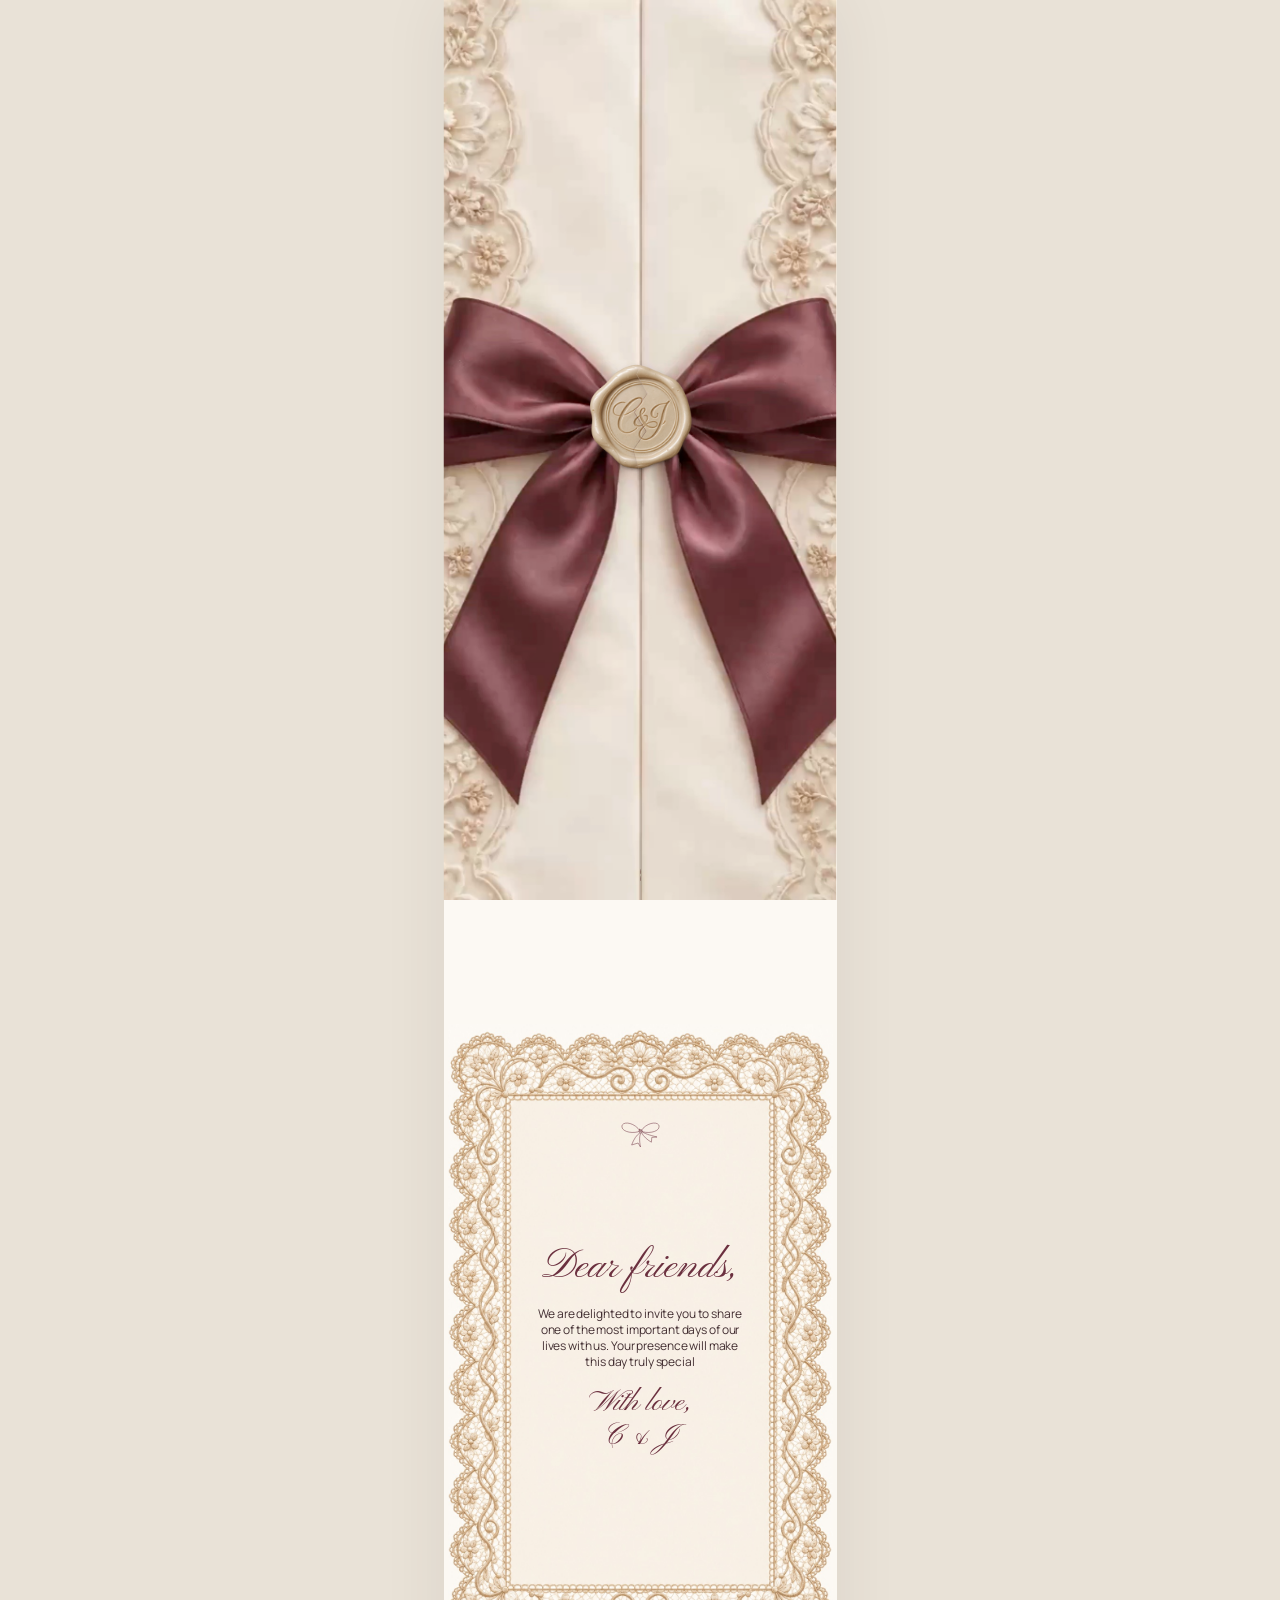
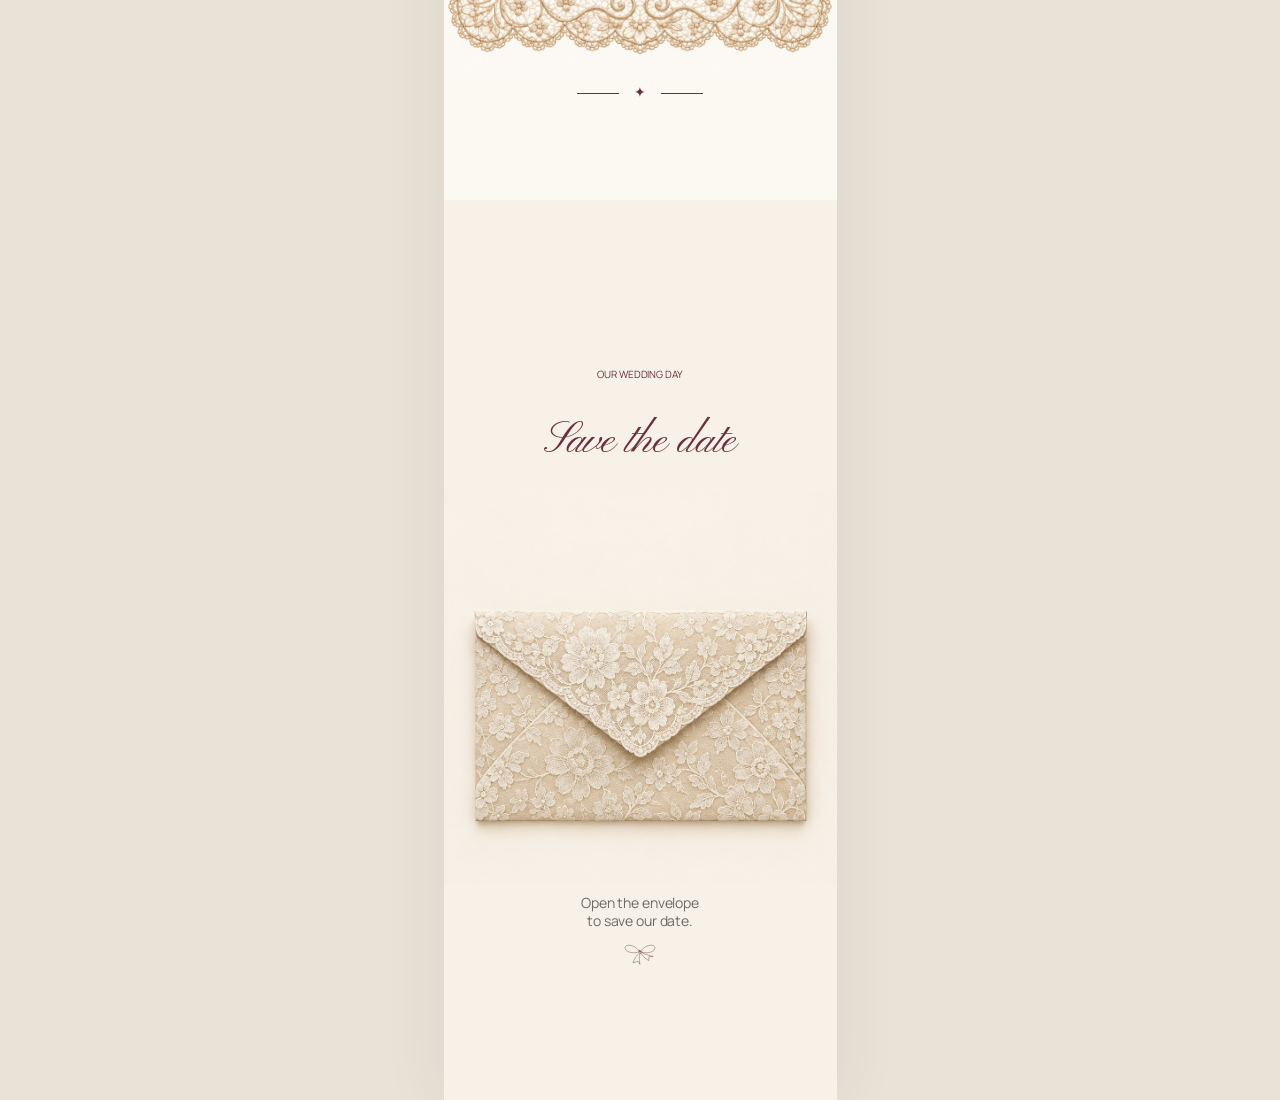
==== commit adf15138: "Load the first screen light and the gate sharp The gate's clip and its untied still now start downlo" ====
--- a/index.html
+++ b/index.html
@@ -7,8 +7,11 @@
   <title data-i18n="meta.title">Charlotte &amp; James — Wedding Invitation</title>
   <link rel="preconnect" href="https://fonts.googleapis.com">
   <link rel="preconnect" href="https://fonts.gstatic.com" crossorigin>
-  <!-- Pinyon Script has no Cyrillic, so Russian falls back to Marck Script (see html[lang=ru]). -->
-  <link rel="stylesheet" href="https://fonts.googleapis.com/css2?family=Cormorant+Garamond:ital,wght@0,500;1,500&family=Manrope:wght@400;500&family=Pinyon+Script&family=Marck+Script&display=swap">
+  <!-- Marck Script is fetched by main.js only when Russian is chosen: Pinyon has no Cyrillic. -->
+  <link rel="stylesheet" href="https://fonts.googleapis.com/css2?family=Cormorant+Garamond:ital,wght@0,500;1,500&family=Manrope:wght@400;500&family=Pinyon+Script&display=swap">
+  <link rel="icon" href="assets/icons/favicon.svg" type="image/svg+xml">
+  <link rel="alternate icon" href="assets/icons/favicon-32.png" sizes="32x32">
+  <link rel="apple-touch-icon" href="assets/icons/apple-touch-icon.png">
   <link rel="preload" as="image" href="assets/img/gate-tied.jpg" fetchpriority="high">
   <link rel="stylesheet" href="css/style.css">
 </head>
@@ -25,13 +28,13 @@
   <div class="gate" id="gate" role="button" tabindex="0" data-i18n-attr="aria-label:gate.open">
     <div class="gate__leaf gate__leaf--left">
       <img class="gate__art gate__art--tied" src="assets/img/gate-tied.jpg" alt="" fetchpriority="high">
-      <img class="gate__art gate__art--untied" src="assets/img/gate-untied.jpg" alt="">
+      <img class="gate__art gate__art--untied" data-src="assets/img/gate-untied.jpg" alt="">
     </div>
     <div class="gate__leaf gate__leaf--right">
       <img class="gate__art gate__art--tied" src="assets/img/gate-tied.jpg" alt="" fetchpriority="high">
-      <img class="gate__art gate__art--untied" src="assets/img/gate-untied.jpg" alt="">
-    </div>
-    <video class="gate__clip" src="assets/vids/gate.mp4" muted playsinline preload="auto" disablepictureinpicture></video>
+      <img class="gate__art gate__art--untied" data-src="assets/img/gate-untied.jpg" alt="">
+    </div>
+    <video class="gate__clip" src="assets/vids/gate.mp4" muted playsinline preload="none" disablepictureinpicture></video>
     <div class="gate__seal">
       <img class="gate__half gate__half--left" src="assets/img/seal-left.png" alt="">
       <img class="gate__half gate__half--right" src="assets/img/seal-right.png" alt="">
@@ -44,9 +47,9 @@
     <div class="topbar__tools">
       <div class="lang">
         <button class="lang__button" type="button" aria-expanded="false" aria-haspopup="listbox" data-i18n-attr="aria-label:lang.label">
-          <img src="assets/icons/globe.svg" alt="" width="14" height="14">
+          <img loading="lazy" decoding="async" src="assets/icons/globe.svg" alt="" width="14" height="14">
           <span class="lang__code">EN</span>
-          <img class="lang__chevron" src="assets/icons/chevron-down.svg" alt="" width="8" height="4">
+          <img loading="lazy" decoding="async" class="lang__chevron" src="assets/icons/chevron-down.svg" alt="" width="8" height="4">
         </button>
         <ul class="lang__menu" role="listbox" hidden>
           <li><button type="button" role="option" data-lang="en" aria-selected="true">English</button></li>
@@ -55,8 +58,8 @@
         </ul>
       </div>
       <button class="sound" type="button" aria-pressed="false" data-i18n-attr="aria-label:sound.label">
-        <img class="sound__off" src="assets/icons/sound-off.svg" alt="" width="24" height="24">
-        <img class="sound__on" src="assets/icons/sound-on.svg" alt="" width="24" height="24">
+        <img loading="lazy" decoding="async" class="sound__off" src="assets/icons/sound-off.svg" alt="" width="24" height="24">
+        <img loading="lazy" decoding="async" class="sound__on" src="assets/icons/sound-on.svg" alt="" width="24" height="24">
       </button>
     </div>
   </header>
@@ -89,8 +92,8 @@
         <a class="scroll-down" href="#letter">
           <span class="t-button" data-i18n="hero.scroll">Scroll down</span>
           <span class="scroll-down__arrows" aria-hidden="true">
-            <img src="assets/icons/arrow-down.svg" alt="" width="14" height="10">
-            <img src="assets/icons/arrow-down.svg" alt="" width="14" height="10">
+            <img loading="lazy" decoding="async" src="assets/icons/arrow-down.svg" alt="" width="14" height="10">
+            <img loading="lazy" decoding="async" src="assets/icons/arrow-down.svg" alt="" width="14" height="10">
           </span>
         </a>
       </div>
@@ -100,8 +103,8 @@
     <section class="screen screen--ivory" id="letter">
       <div class="stage">
         <div class="letter rise">
-          <img class="letter__lace" src="assets/img/letter-lace.jpg" alt="">
-          <img class="letter__bow" src="assets/icons/bow.svg" alt="" width="55" height="30">
+          <img class="letter__lace" src="assets/img/letter-lace.jpg" loading="lazy" decoding="async" alt="">
+          <img loading="lazy" decoding="async" class="letter__bow" src="assets/icons/bow.svg" alt="" width="55" height="30">
           <div class="letter__content">
             <h2 class="t-script-42" data-i18n="letter.greeting">Dear friends,</h2>
             <p class="t-small t-ink letter__text" data-i18n="letter.body">We are delighted to invite you to share one of the most important days of our lives with us. Your presence will make this day truly special</p>
@@ -131,7 +134,7 @@
 
         <p class="at t-body t-muted envelope__hint envelope__hint--closed" style="--x:32px; --y:574px; --w:329px" data-i18n="save.hintClosed">Open the envelope<br>to save our date.</p>
         <p class="at t-body t-muted envelope__hint envelope__hint--open" style="--x:32px; --y:574px; --w:329px" data-i18n="save.hintOpen">Join us from 3:30 PM<br>at Rosewood Manor.</p>
-        <img class="at" src="assets/icons/bow-small.svg" alt="" style="--x:174.5px; --y:622px; --w:44px">
+        <img loading="lazy" decoding="async" class="at" src="assets/icons/bow-small.svg" alt="" style="--x:174.5px; --y:622px; --w:44px">
       </div>
       </div>
     </section>
@@ -150,27 +153,27 @@
         <div class="timeline__ribbon"><i></i></div>
         <ol class="timeline">
           <li class="moment">
-            <img class="moment__icon" src="assets/icons/ic-arrival.svg" alt="" width="64" height="64">
+            <img loading="lazy" decoding="async" class="moment__icon" src="assets/icons/ic-arrival.svg" alt="" width="64" height="64">
             <span class="moment__marker" aria-hidden="true"></span>
             <p class="moment__text"><span class="t-time" data-i18n="program.t1">3:30 PM</span><span class="t-event" data-i18n="program.e1">Guest arrival</span></p>
           </li>
           <li class="moment">
-            <img class="moment__icon" src="assets/icons/ic-photo.svg" alt="" width="64" height="64">
+            <img loading="lazy" decoding="async" class="moment__icon" src="assets/icons/ic-photo.svg" alt="" width="64" height="64">
             <span class="moment__marker" aria-hidden="true"></span>
             <p class="moment__text"><span class="t-time" data-i18n="program.t2">4:00 PM</span><span class="t-event" data-i18n="program.e2">Photoshoot</span></p>
           </li>
           <li class="moment">
-            <img class="moment__icon" src="assets/icons/ic-celebration.svg" alt="" width="64" height="64">
+            <img loading="lazy" decoding="async" class="moment__icon" src="assets/icons/ic-celebration.svg" alt="" width="64" height="64">
             <span class="moment__marker" aria-hidden="true"></span>
             <p class="moment__text"><span class="t-time" data-i18n="program.t3">5:00 PM</span><span class="t-event" data-i18n="program.e3">The start of<br>the celebration</span></p>
           </li>
           <li class="moment">
-            <img class="moment__icon" src="assets/icons/ic-wedding.svg" alt="" width="64" height="64">
+            <img loading="lazy" decoding="async" class="moment__icon" src="assets/icons/ic-wedding.svg" alt="" width="64" height="64">
             <span class="moment__marker" aria-hidden="true"></span>
             <p class="moment__text"><span class="t-time" data-i18n="program.t4">6:00 PM</span><span class="t-event" data-i18n="program.e4">Wedding</span></p>
           </li>
           <li class="moment">
-            <img class="moment__icon" src="assets/icons/ic-stars.svg" alt="" width="64" height="64">
+            <img loading="lazy" decoding="async" class="moment__icon" src="assets/icons/ic-stars.svg" alt="" width="64" height="64">
             <span class="moment__marker" aria-hidden="true"></span>
             <p class="moment__text"><span class="t-time" data-i18n="program.t5">8:00 PM</span><span class="t-event" data-i18n="program.e5">Under the stars</span></p>
           </li>
@@ -186,9 +189,9 @@
         <h2 class="at t-title rise" style="--x:32px; --y:109px; --w:329px" data-i18n="venue.title">Meet us in the garden.</h2>
 
         <div class="venue rise">
-          <img class="venue__frame" src="assets/img/venue-frame.jpg" alt="">
+          <img class="venue__frame" src="assets/img/venue-frame.jpg" loading="lazy" decoding="async" alt="">
           <div class="venue__window">
-            <img src="assets/img/garden.jpg" data-i18n-attr="alt:venue.name" alt="Rosewood Manor">
+            <img src="assets/img/garden.jpg" decoding="async" data-i18n-attr="alt:venue.name" alt="Rosewood Manor">
           </div>
         </div>
 
@@ -210,10 +213,10 @@
 
         <div class="at actions" style="--x:26px; --y:768px; --w:341px">
           <button class="btn" type="button" data-sheet="map">
-            <img src="assets/icons/ic-pin.svg" alt="" width="16" height="18"><span data-i18n="venue.directions">Get directions</span>
+            <img loading="lazy" decoding="async" src="assets/icons/ic-pin.svg" alt="" width="16" height="18"><span data-i18n="venue.directions">Get directions</span>
           </button>
           <button class="btn" type="button" data-sheet="calendar">
-            <img src="assets/icons/ic-calendar.svg" alt="" width="16" height="18"><span data-i18n="venue.calendar">Calendar</span>
+            <img loading="lazy" decoding="async" src="assets/icons/ic-calendar.svg" alt="" width="16" height="18"><span data-i18n="venue.calendar">Calendar</span>
           </button>
         </div>
       </div>
@@ -232,13 +235,13 @@
           <p class="t-body t-muted" data-i18n="dress.notes">Tuxedo or dark suit for gentlemen.<br>Long or cocktail dress for ladies.<br>We kindly ask you to avoid white.</p>
         </div>
         <ul class="at palette" style="--x:46.5px; --y:388px; --w:300px">
-          <li class="rise"><img src="assets/img/sw-champagne.png" alt="" width="44" height="44"><span data-i18n="dress.champagne">CHAMPAGNE</span></li>
-          <li class="rise"><img src="assets/img/sw-taupe.png" alt="" width="44" height="44"><span data-i18n="dress.taupe">TAUPE</span></li>
-          <li class="rise"><img src="assets/img/sw-rose.png" alt="" width="44" height="44"><span data-i18n="dress.rose">DUSTY ROSE</span></li>
-          <li class="rise"><img src="assets/img/sw-wine.png" alt="" width="44" height="44"><span data-i18n="dress.wine">WINE</span></li>
+          <li class="rise"><img src="assets/img/sw-champagne.png" loading="lazy" decoding="async" alt="" width="44" height="44"><span data-i18n="dress.champagne">CHAMPAGNE</span></li>
+          <li class="rise"><img src="assets/img/sw-taupe.png" loading="lazy" decoding="async" alt="" width="44" height="44"><span data-i18n="dress.taupe">TAUPE</span></li>
+          <li class="rise"><img src="assets/img/sw-rose.png" loading="lazy" decoding="async" alt="" width="44" height="44"><span data-i18n="dress.rose">DUSTY ROSE</span></li>
+          <li class="rise"><img src="assets/img/sw-wine.png" loading="lazy" decoding="async" alt="" width="44" height="44"><span data-i18n="dress.wine">WINE</span></li>
         </ul>
-        <img class="at" src="assets/icons/bow-dress.svg" alt="" style="--x:174px; --y:479px; --w:45px">
-        <img class="at guests rise" src="assets/img/guests.jpg" data-i18n-attr="alt:dress.guestsAlt" alt="Guests in evening wear" style="--x:24px; --y:522px; --w:345px">
+        <img loading="lazy" decoding="async" class="at" src="assets/icons/bow-dress.svg" alt="" style="--x:174px; --y:479px; --w:45px">
+        <img class="at guests rise" src="assets/img/guests.jpg" loading="lazy" decoding="async" data-i18n-attr="alt:dress.guestsAlt" alt="Guests in evening wear" style="--x:24px; --y:522px; --w:345px">
         <p class="at t-eyebrow t-muted" style="--x:40px; --y:811px; --w:313px" data-i18n="dress.caption">A little inspiration for our evening together.</p>
       </div>
     </section>
@@ -252,7 +255,7 @@
         </div>
 
         <div class="reply-card">
-          <img class="reply-card__lace" src="assets/img/rsvp-lace.jpg" alt="">
+          <img class="reply-card__lace" src="assets/img/rsvp-lace.jpg" loading="lazy" decoding="async" alt="">
           <form class="reply" novalidate>
             <label class="field">
               <span class="t-label" data-i18n="rsvp.name">Your first and last name</span>
@@ -280,7 +283,7 @@
       </div>
 
       <div class="stage thanks" hidden>
-        <img class="at" src="assets/icons/bow-large.svg" alt="" style="--x:145px; --y:152px; --w:103px">
+        <img loading="lazy" decoding="async" class="at" src="assets/icons/bow-large.svg" alt="" style="--x:145px; --y:152px; --w:103px">
         <div class="at thanks__text" style="--x:32px; --y:295px; --w:329px">
           <p class="t-eyebrow" data-i18n="thanks.eyebrow">WITH LOVE &amp; GRATITUDE</p>
           <h2 class="t-title-40" data-i18n="thanks.title">Thank you<br>for your reply.</h2>
@@ -296,9 +299,9 @@
     <section class="screen screen--ivory" id="closing">
       <div class="stage">
         <p class="at t-eyebrow" style="--x:30px; --y:51px; --w:333px" data-i18n="closing.eyebrow">UNTIL THEN, WITH ALL OUR LOVE</p>
-        <img class="at oval-frame" src="assets/img/oval-frame.jpg" alt="" style="--x:14px; --y:98px; --w:365px">
+        <img class="at oval-frame" src="assets/img/oval-frame.jpg" loading="lazy" decoding="async" alt="" style="--x:14px; --y:98px; --w:365px">
         <div class="scratch">
-          <img class="scratch__photo" src="assets/img/couple.png" data-i18n-attr="alt:couple.full" alt="Charlotte and James">
+          <img class="scratch__photo" src="assets/img/couple.png" loading="lazy" decoding="async" data-i18n-attr="alt:couple.full" alt="Charlotte and James">
           <canvas class="scratch__cover" aria-hidden="true"></canvas>
           <p class="scratch__hint" data-i18n="closing.scratch">SCRATCH TO REVEAL</p>
         </div>
@@ -319,7 +322,7 @@
     <div class="sheet__backdrop" data-close></div>
     <div class="sheet__panel">
       <div class="stage">
-        <button class="sheet__close" type="button" data-close data-i18n-attr="aria-label:sheet.close"><img src="assets/icons/close.svg" alt="" width="16" height="16"></button>
+        <button class="sheet__close" type="button" data-close data-i18n-attr="aria-label:sheet.close"><img loading="lazy" decoding="async" src="assets/icons/close.svg" alt="" width="16" height="16"></button>
         <p class="at t-month" style="--x:46px; --y:64px; --w:301px" data-i18n="date.monthYear">September 2027</p>
         <div class="calendar">
           <span class="calendar__dow" data-i18n="cal.mon">M</span><span class="calendar__dow" data-i18n="cal.tue">T</span><span class="calendar__dow" data-i18n="cal.wed">W</span><span class="calendar__dow" data-i18n="cal.thu">T</span><span class="calendar__dow" data-i18n="cal.fri">F</span><span class="calendar__dow" data-i18n="cal.sat">S</span><span class="calendar__dow" data-i18n="cal.sun">S</span>
@@ -332,7 +335,7 @@
           <span>27</span><span>28</span><span>29</span><span>30</span>
         </div>
         <p class="at t-body t-muted" style="--x:40px; --y:407px; --w:313px" data-i18n="cal.full">Saturday, 18 September · 4:00 PM</p>
-        <img class="at" src="assets/icons/bow-dress.svg" alt="" style="--x:174px; --y:449px; --w:45px">
+        <img loading="lazy" decoding="async" class="at" src="assets/icons/bow-dress.svg" alt="" style="--x:174px; --y:449px; --w:45px">
       </div>
     </div>
   </div>
@@ -341,13 +344,13 @@
     <div class="sheet__backdrop" data-close></div>
     <div class="sheet__panel">
       <div class="stage">
-        <button class="sheet__close" type="button" data-close data-i18n-attr="aria-label:sheet.close"><img src="assets/icons/close.svg" alt="" width="16" height="16"></button>
+        <button class="sheet__close" type="button" data-close data-i18n-attr="aria-label:sheet.close"><img loading="lazy" decoding="async" src="assets/icons/close.svg" alt="" width="16" height="16"></button>
         <h2 class="at t-title-32" style="--x:46px; --y:54px; --w:301px" data-i18n="map.title">Find us</h2>
         <a class="map" href="https://www.google.com/maps/search/?api=1&amp;query=Rosewood+Manor+Cotswolds" target="_blank" rel="noopener" data-i18n-attr="aria-label:map.open">
-          <img class="map__art" src="assets/icons/map.svg" alt="">
+          <img loading="lazy" decoding="async" class="map__art" src="assets/icons/map.svg" alt="">
           <span class="map__label" data-i18n="venue.nameCaps">ROSEWOOD MANOR</span>
         </a>
-        <img class="map__pin" src="assets/icons/map-pin.svg" alt="">
+        <img loading="lazy" decoding="async" class="map__pin" src="assets/icons/map-pin.svg" alt="">
         <p class="at t-label t-wine" style="--x:36px; --y:405px; --w:321px" data-i18n="map.venue">Rosewood Manor · The Cotswolds</p>
         <p class="at t-small t-muted" style="--x:36px; --y:437px; --w:321px" data-i18n="map.parking">Parking is available at the main entrance.</p>
       </div>
--- a/css/style.css
+++ b/css/style.css
@@ -103,6 +103,10 @@
   .app { max-width: none; box-shadow: none; }
   .gate { width: 100%; }
 }
+
+/* Until the envelope is opened the page simply ends at it: the screens below are out of the
+   document, so the phone stops there by itself instead of being pulled back by script. */
+.is-held #date ~ .screen { display: none; }
 
 /* Blocks lift into place the first time they are scrolled to. Nothing is hidden unless main.js
    has said it will bring it back. `translate` so it composes with any transform. */
@@ -307,9 +311,9 @@
   top: 0;
   left: 50%;
   z-index: 30;
-  width: min(100%, 393px);
-  height: 68px;
-  padding: 0 32px;
+  width: min(100%, calc(393px * var(--k)));
+  height: calc(68px * var(--k));
+  padding: 0 calc(32px * var(--k));
   display: flex;
   align-items: center;
   justify-content: space-between;
@@ -334,6 +338,8 @@
 }
 .topbar.is-solid::before { opacity: 1; }
 .topbar__logo { width: 103px; height: 24px; }
+/* The bar's own contents scale with the board, so the masthead keeps the mock's proportions. */
+.topbar__logo, .topbar__tools { zoom: var(--k); }
 .topbar__tools { display: flex; align-items: center; gap: 12px; }
 
 .lang { position: relative; }
@@ -533,12 +539,12 @@
    the height of the track it scrolls through and the height of the sticky part. */
 .screen--pin {
   overflow: visible;
-  height: calc(var(--pin-h, 852px) + var(--pin-run, 0px));
+  height: calc(100svh + var(--pin-run, 0px));
 }
 .screen--pin .pin {
   position: sticky;
   top: 0;
-  height: var(--pin-h, 852px);
+  height: 100svh;
   display: grid;
   place-items: center;
   overflow: hidden;
@@ -797,10 +803,10 @@
   position: absolute;
   left: 50%;
   bottom: 0;
-  width: min(100%, 393px);
+  width: min(100%, calc(393px * var(--k)));
   translate: -50% 0;
-  height: 72px;
-  padding: 14px 24px;
+  height: calc(72px * var(--k));
+  padding: 0 calc(24px * var(--k));
   display: flex;
   align-items: center;
   justify-content: space-between;
@@ -808,6 +814,7 @@
   border-top: 0.6px solid rgba(207, 186, 176, 0.55);
 }
 .footer__logo { width: 103px; height: 24px; }
+.footer__logo, .to-top { zoom: var(--k); }
 .to-top {
   display: grid;
   place-items: center;
@@ -835,7 +842,7 @@
   position: absolute;
   left: 50%;
   bottom: 0;
-  width: min(393px, 100%);
+  width: min(100%, calc(393px * var(--k)));
   background: var(--ivory);
   translate: -50% 100%;
   transition: translate 0.45s cubic-bezier(0.22, 0.61, 0.36, 1);
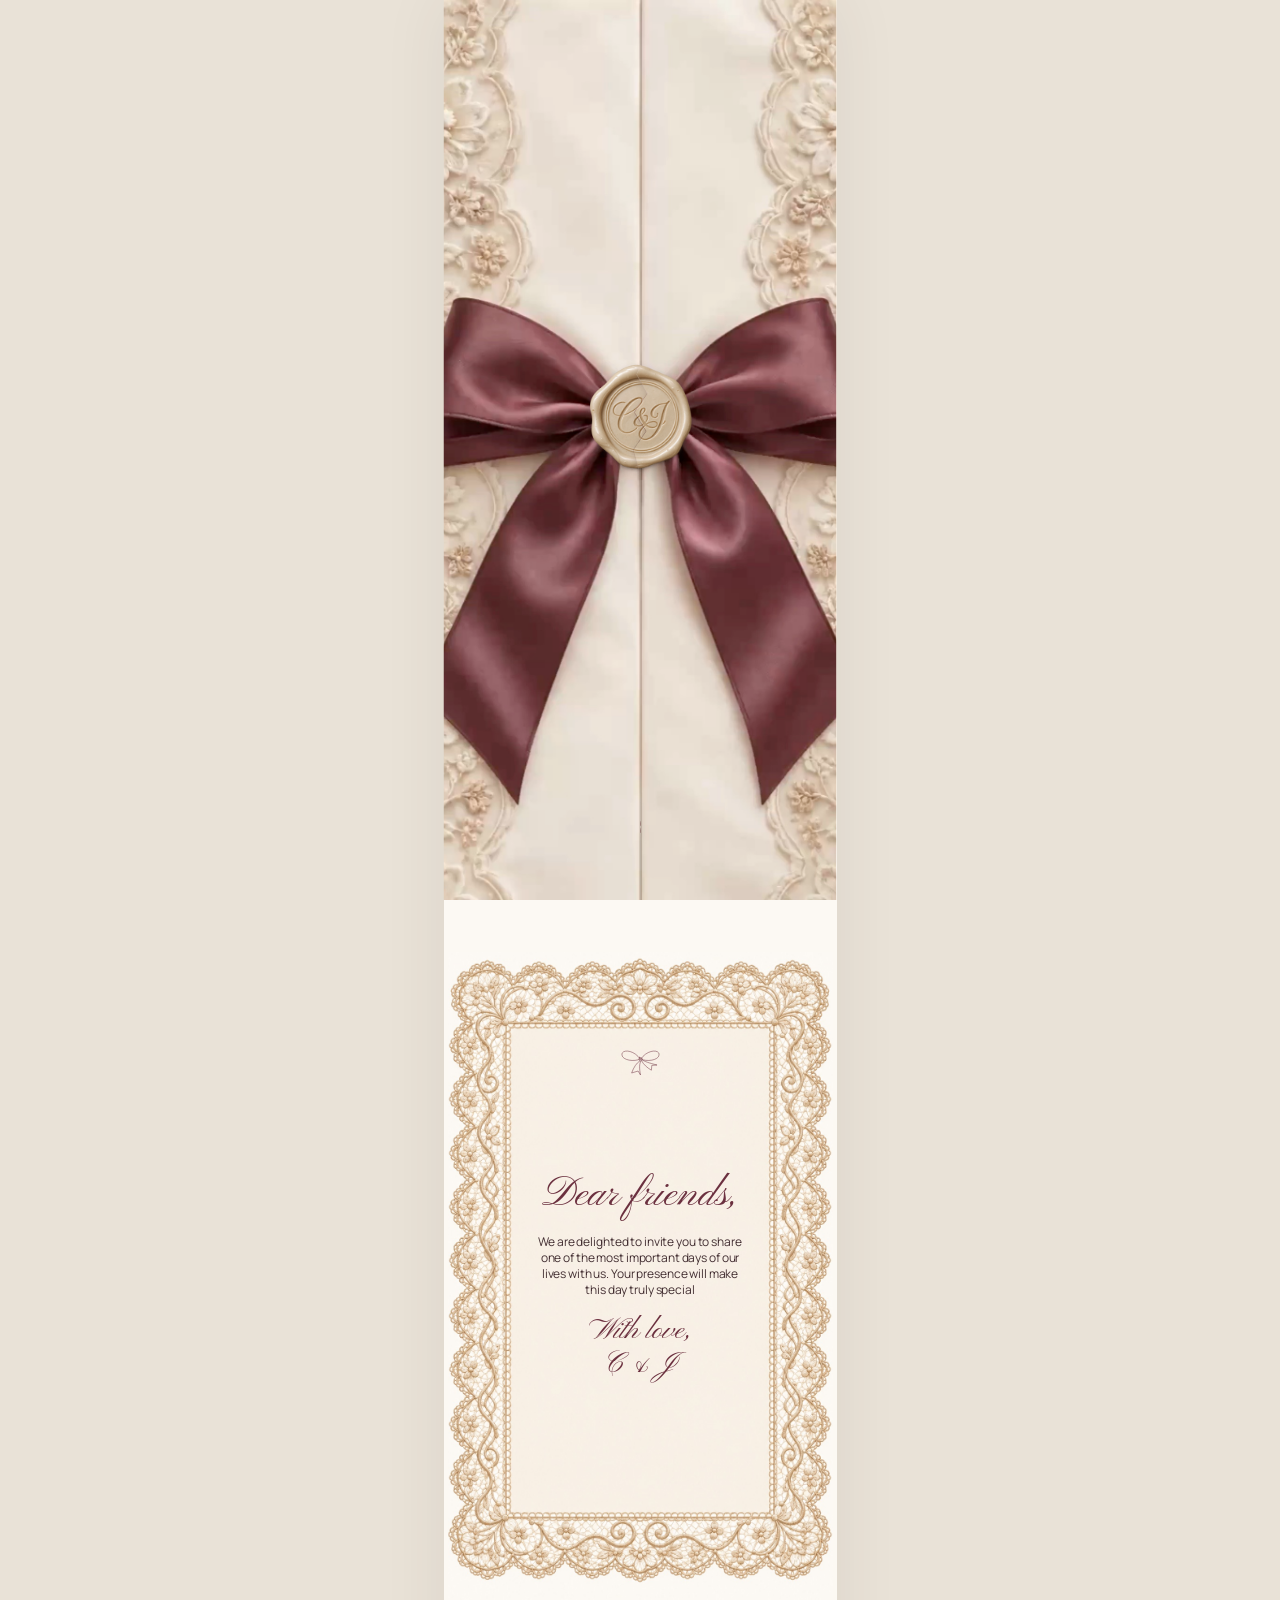
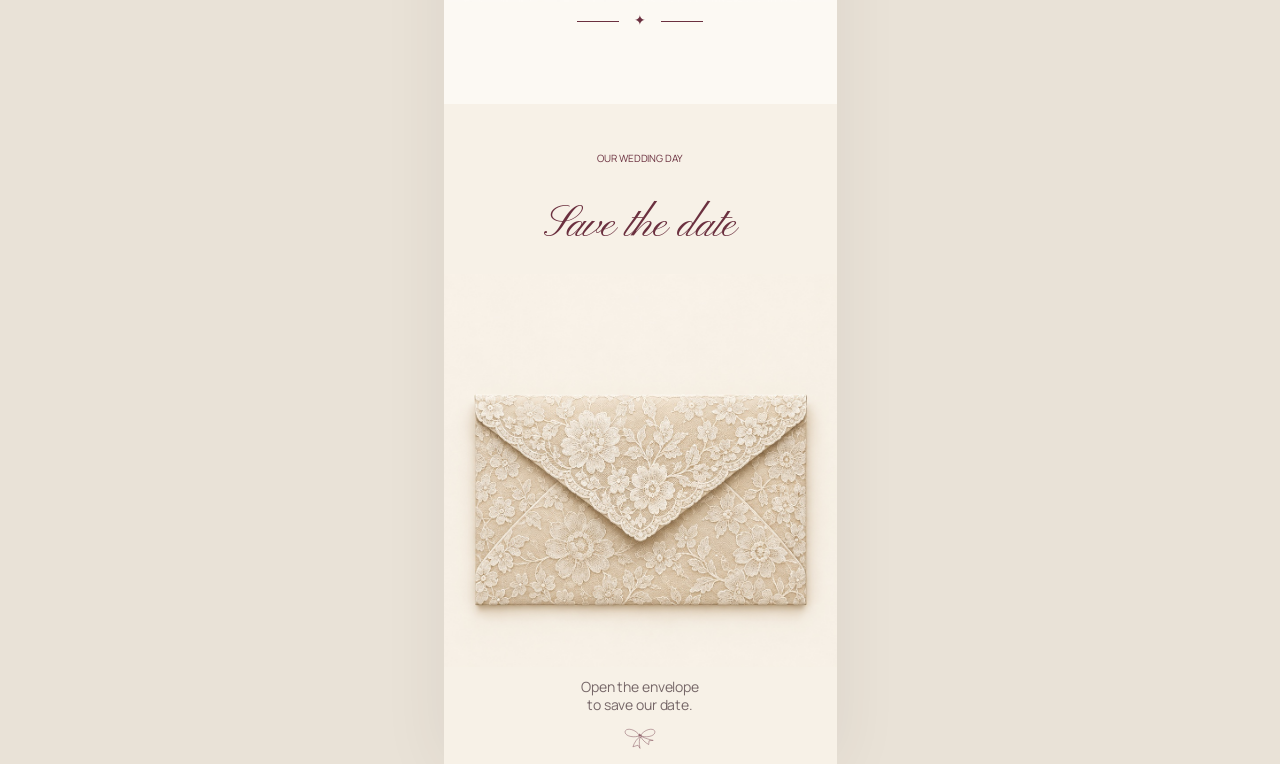
==== commit bf6d638f: "Make the dress code swatches plain colour, not photographs They were four pieces of photographed fab" ====
--- a/index.html
+++ b/index.html
@@ -64,7 +64,7 @@
     </div>
   </header>
 
-  <audio class="music" src="assets/sounds/music.mp3" loop preload="none"></audio>
+  <audio class="music" src="assets/sounds/music.m4a" loop preload="none"></audio>
 
   <main class="app">
 
@@ -234,11 +234,12 @@
           <p class="t-small t-wine" data-i18n="dress.formal">FORMAL · BLACK TIE</p>
           <p class="t-body t-muted" data-i18n="dress.notes">Tuxedo or dark suit for gentlemen.<br>Long or cocktail dress for ladies.<br>We kindly ask you to avoid white.</p>
         </div>
+        <!-- Dress code colours: change the four values below and nothing else. -->
         <ul class="at palette" style="--x:46.5px; --y:388px; --w:300px">
-          <li class="rise"><img src="assets/img/sw-champagne.png" loading="lazy" decoding="async" alt="" width="44" height="44"><span data-i18n="dress.champagne">CHAMPAGNE</span></li>
-          <li class="rise"><img src="assets/img/sw-taupe.png" loading="lazy" decoding="async" alt="" width="44" height="44"><span data-i18n="dress.taupe">TAUPE</span></li>
-          <li class="rise"><img src="assets/img/sw-rose.png" loading="lazy" decoding="async" alt="" width="44" height="44"><span data-i18n="dress.rose">DUSTY ROSE</span></li>
-          <li class="rise"><img src="assets/img/sw-wine.png" loading="lazy" decoding="async" alt="" width="44" height="44"><span data-i18n="dress.wine">WINE</span></li>
+          <li class="rise"><i class="swatch" style="--swatch: #c9ae8c"></i><span data-i18n="dress.champagne">CHAMPAGNE</span></li>
+          <li class="rise"><i class="swatch" style="--swatch: #a1907a"></i><span data-i18n="dress.taupe">TAUPE</span></li>
+          <li class="rise"><i class="swatch" style="--swatch: #b58080"></i><span data-i18n="dress.rose">DUSTY ROSE</span></li>
+          <li class="rise"><i class="swatch" style="--swatch: #6b303f"></i><span data-i18n="dress.wine">WINE</span></li>
         </ul>
         <img loading="lazy" decoding="async" class="at" src="assets/icons/bow-dress.svg" alt="" style="--x:174px; --y:479px; --w:45px">
         <img class="at guests rise" src="assets/img/guests.jpg" loading="lazy" decoding="async" data-i18n-attr="alt:dress.guestsAlt" alt="Guests in evening wear" style="--x:24px; --y:522px; --w:345px">
--- a/css/style.css
+++ b/css/style.css
@@ -18,6 +18,10 @@
   /* Every screen in the mock is a 393px-wide phone column and everything below is placed in those
      pixels. On a narrower phone main.js sets --k below 1 and each stage is zoomed down to fit. */
   --k: 1;
+  /* The screen's height, locked at load: in-app browsers (Telegram, Instagram) grow and shrink
+     the viewport as their address bar collapses, and anything measured in svh would resize with
+     it — backgrounds re-cropping, text shifting, the scroll jumping. */
+  --vh: 100svh;
 }
 
 html[lang="ru"] {
@@ -60,7 +64,7 @@
    early with a strip of the next one showing under it. */
 .screen {
   position: relative;
-  min-height: 100svh;
+  min-height: calc(852px * var(--k)); /* the mock's own height: the same composition everywhere */
   display: grid;
   place-items: center;
   overflow: hidden;
@@ -81,6 +85,7 @@
 }
 /* The mock draws this screen 660px tall, shorter than the rest; the screen around it is full
    height like every other, so the board simply sits in the middle. */
+.screen--date { min-height: calc(660px * var(--k)); }
 .screen--date .stage { height: 660px; }
 .screen--date .board {
   position: relative;
@@ -101,7 +106,6 @@
    and the hero takes the whole screen height. */
 @media (max-width: 600px) {
   .app { max-width: none; box-shadow: none; }
-  .gate { width: 100%; }
 }
 
 /* Until the envelope is opened the page simply ends at it: the screens below are out of the
@@ -203,7 +207,7 @@
   top: 0;
   bottom: 0;
   left: 50%;
-  width: min(100%, 393px);
+  width: min(100%, calc(393px * var(--k)));
   translate: -50% 0;
   container-type: size;
   z-index: 50;
@@ -285,15 +289,15 @@
 
 /* ---------- 1. Invitation ---------- */
 .screen--hero { background: var(--blush); }
-.screen--hero .stage { height: calc(100svh / var(--k)); } /* the art bleeds to the window edges */
+.screen--hero .stage { height: 852px; }
 
 .hero__garden {
   position: absolute;
   left: -19.5px;
-  top: 72px;
+  top: 0;
   bottom: 0;
   width: 433px;
-  height: calc(100% - 72px);
+  height: 100%;
   object-fit: cover;
   object-position: 50% 100%;
   transform-origin: 50% 60%;
@@ -312,8 +316,8 @@
   left: 50%;
   z-index: 30;
   width: min(100%, calc(393px * var(--k)));
-  height: calc(68px * var(--k));
-  padding: 0 calc(32px * var(--k));
+  height: calc(80px * var(--k));
+  padding: calc(14px * var(--k)) calc(32px * var(--k)) 0;
   display: flex;
   align-items: center;
   justify-content: space-between;
@@ -325,33 +329,43 @@
 /* Nothing above the gate until it has been opened. */
 .is-revealed .topbar { opacity: 1; pointer-events: auto; }
 .topbar.is-hidden { translate: -50% -100%; }
+/* A soft veil rather than a slab: it reaches past the bar and fades out to nothing, so there is
+   no edge where it ends. No backdrop blur — its box cuts a hard line of its own on iOS. */
 .topbar::before {
   content: "";
   position: absolute;
-  inset: 0;
+  inset: 0 0 -30% 0;
   z-index: -1;
-  background: rgba(252, 249, 243, 0.86);
-  backdrop-filter: blur(8px);
-  border-bottom: 0.6px solid rgba(207, 186, 176, 0.5);
+  background: linear-gradient(180deg, var(--bar-tint, var(--paper)) 0%, var(--bar-tint, var(--paper)) 62%, transparent 100%);
   opacity: 0;
   transition: opacity 0.4s ease;
 }
 .topbar.is-solid::before { opacity: 1; }
+.topbar.is-hidden::before { opacity: 0; transition: opacity 0.16s ease; } /* gone before the bar has left */
+/* Over the wine screen the bar turns with it, rather than sitting there as a slab of cream. */
+.topbar.is-dark .lang { color: var(--paper); }
+.topbar.is-dark img { filter: brightness(0) invert(1); }
 .topbar__logo { width: 103px; height: 24px; }
-/* The bar's own contents scale with the board, so the masthead keeps the mock's proportions. */
-.topbar__logo, .topbar__tools { zoom: var(--k); }
-.topbar__tools { display: flex; align-items: center; gap: 12px; }
+/* The bar's parts scale with the board so the masthead keeps the mock's proportions. Sized with
+   calc rather than zoom: zoom inside a fixed bar loses taps in Chrome. */
+.topbar__logo { width: calc(103px * var(--k)); height: calc(24px * var(--k)); }
+.topbar__tools { display: flex; align-items: center; gap: calc(12px * var(--k)); }
 
 .lang { position: relative; }
 .lang__button {
   display: flex;
   align-items: center;
-  gap: 4px;
-  font: 400 14px/18px var(--font-sans);
+  gap: calc(4px * var(--k));
+  font: 400 calc(14px * var(--k)) / calc(18px * var(--k)) var(--font-sans);
   letter-spacing: -0.01em;
 }
-.lang__button img:first-child { margin: 0.8px; }
-.lang__chevron { margin: 5px 3px; transition: transform 0.3s ease; }
+.lang__button img:first-child { width: calc(14px * var(--k)); height: calc(14px * var(--k)); margin: 0.8px; }
+.lang__chevron {
+  width: calc(8px * var(--k));
+  height: calc(4.4px * var(--k));
+  margin: calc(5px * var(--k)) calc(3px * var(--k));
+  transition: transform 0.3s ease;
+}
 .lang.is-open .lang__chevron { transform: rotate(180deg); }
 .lang__menu {
   position: absolute;
@@ -378,8 +392,8 @@
 .lang__menu button[aria-selected="true"] { background: rgba(107, 48, 63, 0.09); }
 @media (hover: hover) { .lang__menu button:hover { background: rgba(107, 48, 63, 0.06); } }
 
-.sound { position: relative; width: 24px; height: 24px; }
-.sound img { position: absolute; inset: 0; transition: opacity 0.25s ease; }
+.sound { position: relative; width: calc(24px * var(--k)); height: calc(24px * var(--k)); }
+.sound img { position: absolute; inset: 0; width: 100%; height: 100%; transition: opacity 0.25s ease; }
 .sound__on { opacity: 0; }
 .sound[aria-pressed="true"] .sound__on { opacity: 1; }
 .sound[aria-pressed="true"] .sound__off { opacity: 0; }
@@ -539,12 +553,15 @@
    the height of the track it scrolls through and the height of the sticky part. */
 .screen--pin {
   overflow: visible;
-  height: calc(100svh + var(--pin-run, 0px));
-}
+  height: calc(var(--vh) + var(--pin-run, 0px));
+}
+/* The programme's own board is only as tall as its contents, so it can be scaled to fit the
+   pinned screen without the timeline being cut off at the bottom. */
+.screen--pin .stage { height: 780px; }
 .screen--pin .pin {
   position: sticky;
   top: 0;
-  height: 100svh;
+  height: var(--vh);
   display: grid;
   place-items: center;
   overflow: hidden;
@@ -676,6 +693,15 @@
   letter-spacing: -0.01em;
   color: var(--muted);
   text-align: center;
+}
+/* A swatch is a plain circle of colour — the couple's own palette drops straight into the
+   --swatch values in the markup, with no artwork to prepare. */
+.swatch {
+  width: 44px;
+  height: 44px;
+  border-radius: 50%;
+  background: var(--swatch, var(--line));
+  box-shadow: inset 0 0 0 0.6px rgba(67, 47, 50, 0.12);
 }
 .palette li:nth-child(2) { --in: 0.1s; }
 .palette li:nth-child(3) { --in: 0.2s; }
@@ -773,6 +799,7 @@
 .oval-frame { height: 593px; object-fit: cover; }
 .scratch {
   position: absolute;
+  touch-action: none;
   left: 84.5px;
   top: 173px;
   width: 224px;
@@ -813,16 +840,15 @@
   background: var(--paper);
   border-top: 0.6px solid rgba(207, 186, 176, 0.55);
 }
-.footer__logo { width: 103px; height: 24px; }
-.footer__logo, .to-top { zoom: var(--k); }
+.footer__logo { width: calc(103px * var(--k)); height: calc(24px * var(--k)); }
 .to-top {
   display: grid;
   place-items: center;
-  width: 40px;
-  height: 40px;
+  width: calc(40px * var(--k));
+  height: calc(40px * var(--k));
   border: 0.6px solid var(--line);
   border-radius: 50%;
-  font: 500 18px/1 var(--font-serif);
+  font: 500 calc(18px * var(--k)) / 1 var(--font-serif);
   color: var(--wine);
   transition: background 0.25s ease, transform 0.25s ease;
 }
